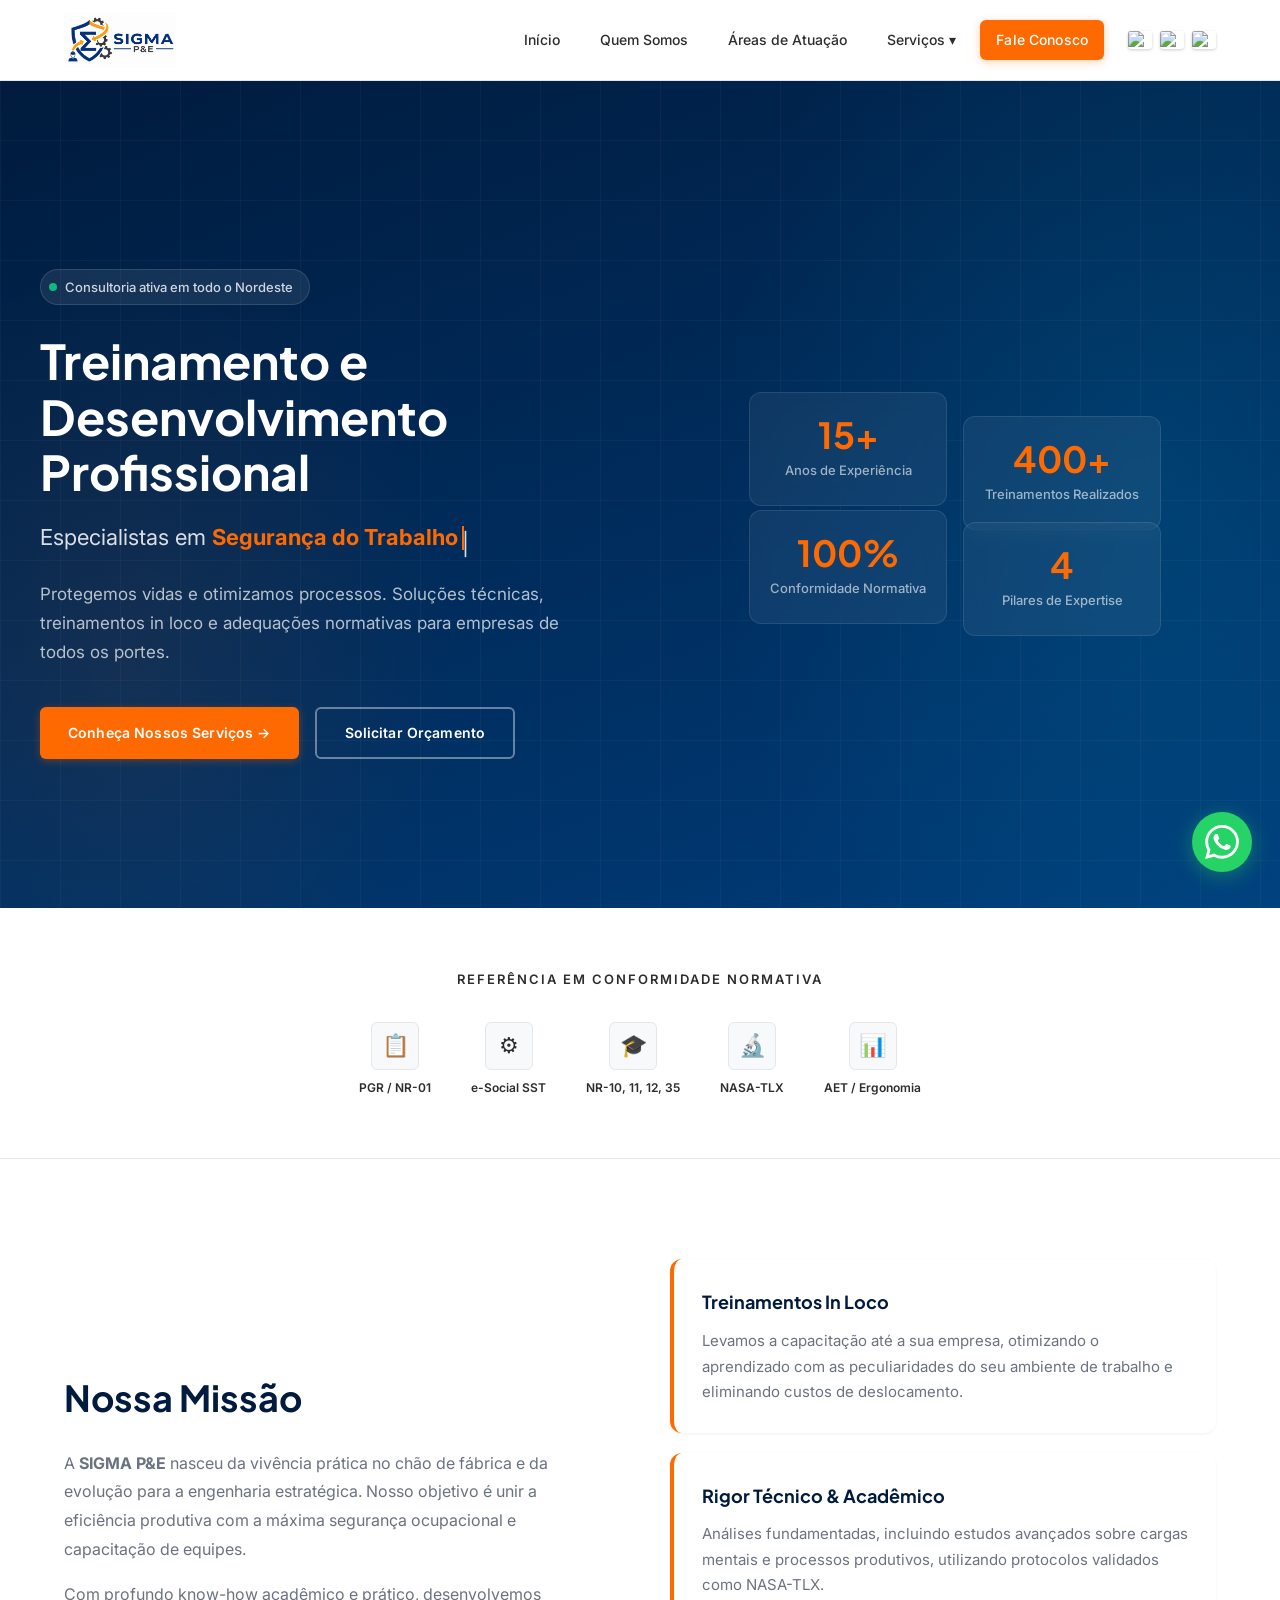
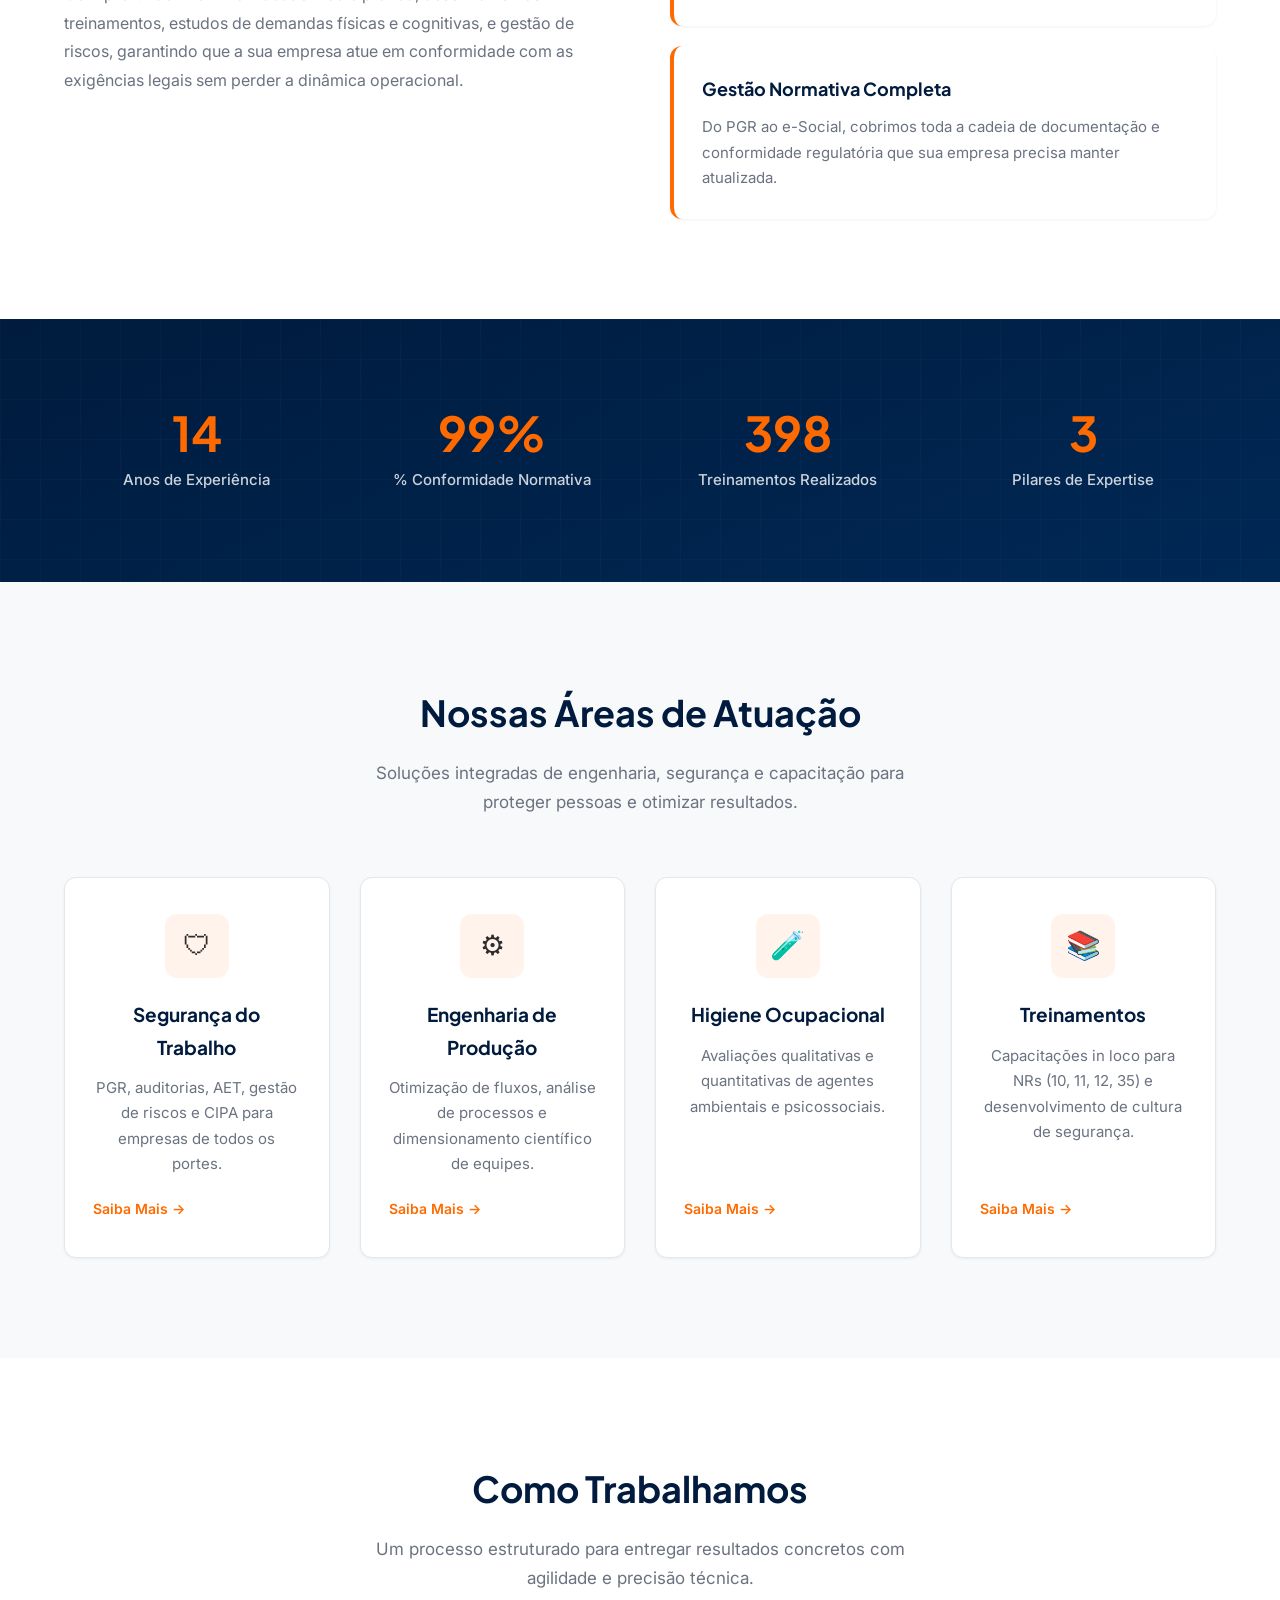
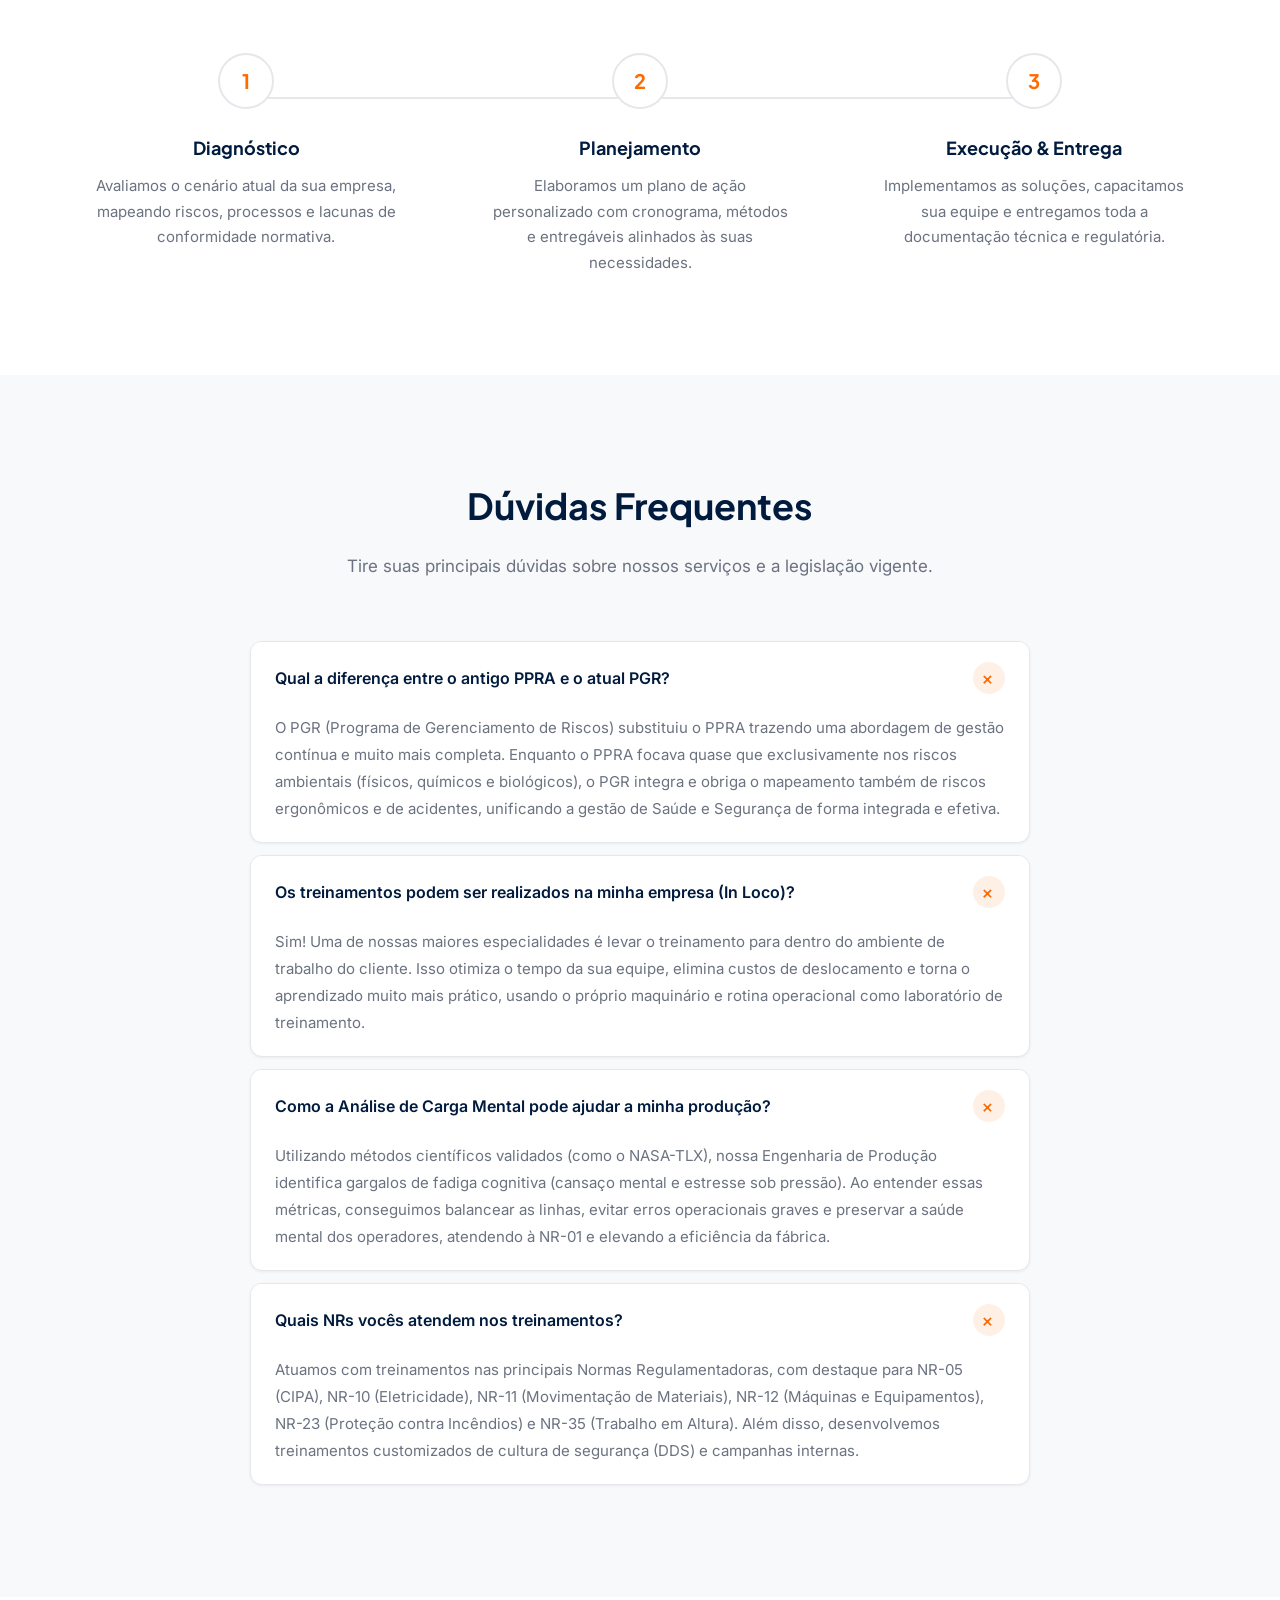
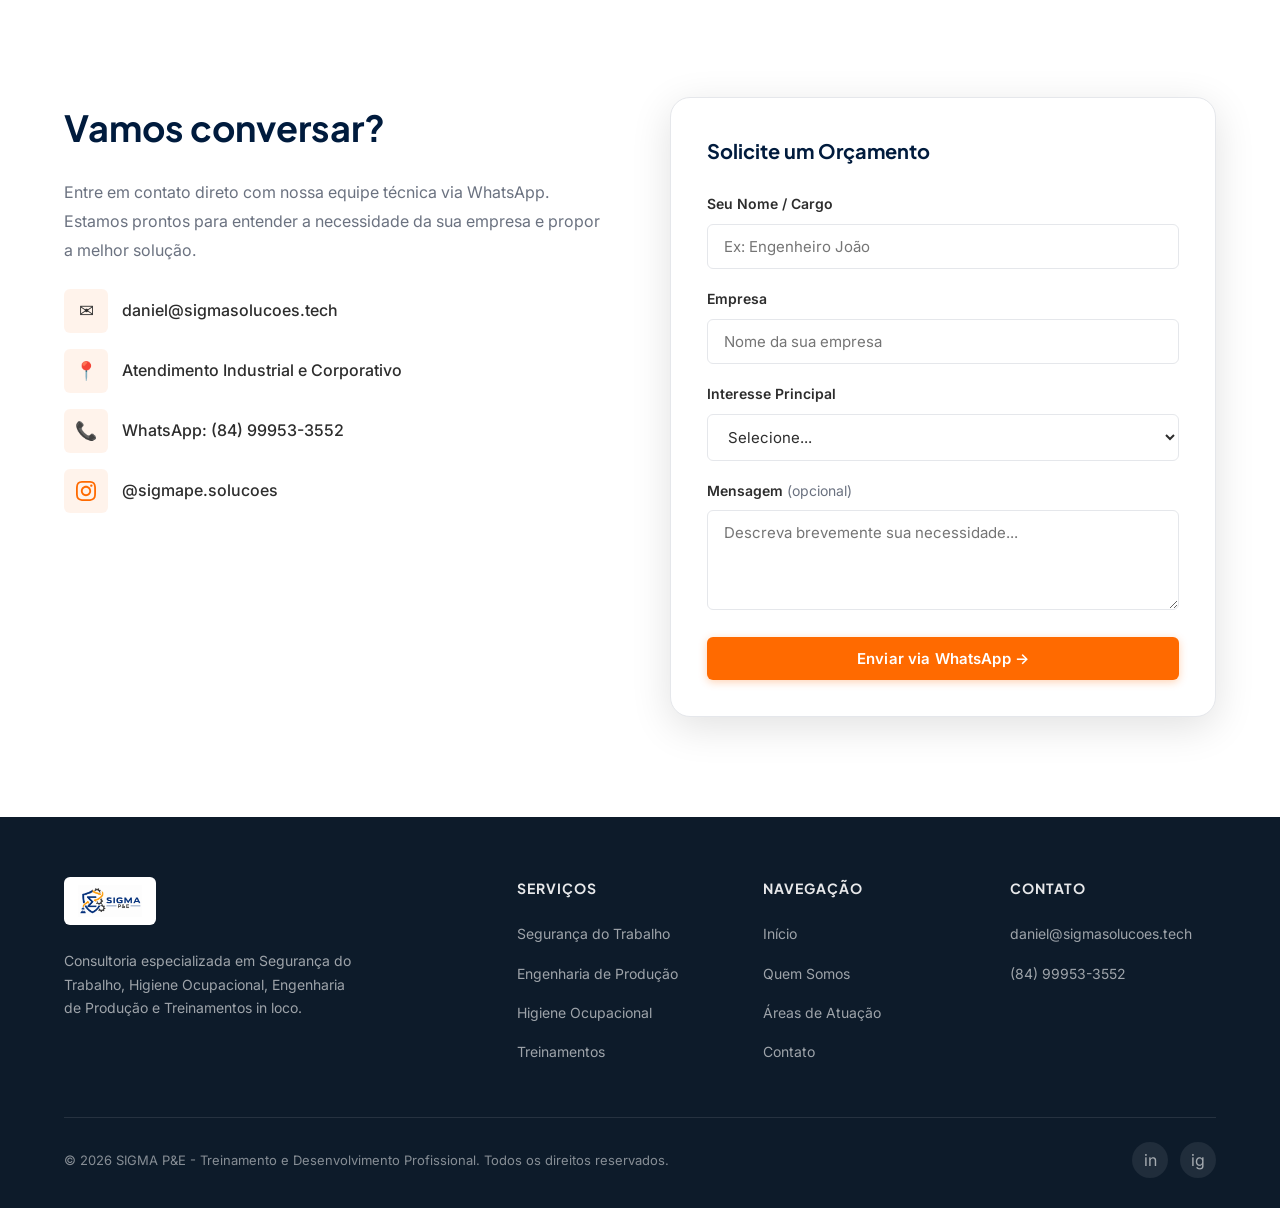
==== index.html @ ac9b4f05 "fix: atualiza handle e url oficial do instagram para @sigmape.solucoes" ====
<!DOCTYPE html>
<html lang="pt-BR">
<head>
    <meta charset="UTF-8">
    <meta name="viewport" content="width=device-width, initial-scale=1.0">
    <meta name="description" content="SIGMA P&E - Consultoria especializada em Segurança do Trabalho, Higiene Ocupacional, Engenharia de Produção e Treinamentos in loco. +15 anos de experiência.">
    <meta name="keywords" content="segurança do trabalho, higiene ocupacional, engenharia de produção, treinamentos NR, PGR, AET, consultoria SST">
    <meta property="og:title" content="SIGMA P&E | Treinamento e Desenvolvimento Profissional">
    <meta property="og:description" content="Protegemos vidas e otimizamos processos. Consultoria em SST, Higiene Ocupacional e Engenharia de Produção.">
    <meta property="og:type" content="website">
    <meta name="theme-color" content="#001B3D">
    <title>SIGMA P&E | Treinamento e Desenvolvimento Profissional</title>
    <link rel="preconnect" href="https://fonts.googleapis.com">
    <link rel="preconnect" href="https://fonts.gstatic.com" crossorigin>
    <link href="https://fonts.googleapis.com/css2?family=Inter:wght@400;500;600;700&amp;family=Plus+Jakarta+Sans:wght@600;700;800&amp;display=swap" rel="stylesheet">
    <link rel="stylesheet" href="assets/css/style.css?v=17">
    <link rel="icon" href="assets/img/logo/logo.png" type="image/png">
</head>
<body>
    <a href="#inicio" class="skip-link">Pular para o conteúdo principal</a>

    <header class="header" role="banner">
        <div class="container header-container">
            <a href="index.html" class="logo-link" aria-label="SIGMA P&E - Página inicial">
                <img src="assets/img/logo/logo.png" alt="SIGMA &amp;E Logo" class="logo-img" loading="eager">
            </a>
            <div class="header-right">
                <nav class="nav-menu" id="nav-menu" role="navigation" aria-label="Menu principal">
                <ul>
                    <li><a href="index.html">Início</a></li>
                    <li><a href="#quem-somos">Quem Somos</a></li>
                    <li><a href="#pilares">Áreas de Atuação</a></li>
                    <li class="dropdown">
                        <a href="#" class="dropdown-toggle" aria-haspopup="true" aria-expanded="false">Serviços ▾</a>
                        <ul class="dropdown-menu" role="menu">
                            <li><a href="servicos/seguranca-do-trabalho.html" role="menuitem"><span class="menu-icon">&#128737;</span>Segurança do Trabalho</a></li>
                            <li><a href="servicos/engenharia-de-producao.html" role="menuitem"><span class="menu-icon">&#9881;</span>Engenharia de Produção</a></li>
                            <li><a href="servicos/higiene-ocupacional.html" role="menuitem"><span class="menu-icon">&#129514;</span>Higiene Ocupacional</a></li>
                            <li><a href="servicos/treinamentos.html" role="menuitem"><span class="menu-icon">&#128218;</span>Treinamentos</a></li>
                        </ul>
                    </li>
                    <li><a href="#contato" class="btn-primary">Fale Conosco</a></li>
                </ul>
                
            </nav>
                <div class="language-switcher" style="display: flex; gap: 8px; align-items: center;">
                    <a href="index.html" title="Português" class="flag-icon"><img src="https://flagcdn.com/w40/br.png" alt="PT-BR" style="width: 24px; height: 18px; object-fit: cover; border-radius: 3px; box-shadow: 0 1px 3px rgba(0,0,0,0.2);"></a>
                    <a href="en/index.html" title="English" class="flag-icon"><img src="https://flagcdn.com/w40/us.png" alt="EN" style="width: 24px; height: 18px; object-fit: cover; border-radius: 3px; box-shadow: 0 1px 3px rgba(0,0,0,0.2);"></a>
                    <a href="es/index.html" title="Español" class="flag-icon"><img src="https://flagcdn.com/w40/es.png" alt="ES" style="width: 24px; height: 18px; object-fit: cover; border-radius: 3px; box-shadow: 0 1px 3px rgba(0,0,0,0.2);"></a>
                </div>
                <button class="menu-toggle" aria-label="Abrir menu" aria-expanded="false" aria-controls="nav-menu">&#9776;</button>
            </div>
        </div>
    </header>

    <main>
        <!-- HERO -->
        <section id="inicio" class="hero">
            <div class="hero-grid-pattern" aria-hidden="true"></div>
            <div class="container hero-content">
                <div class="hero-text">
                    <div class="hero-badge">
                        <span class="badge-dot"></span>
                        Consultoria ativa em todo o Nordeste
                    </div>
                    <h1>Treinamento e Desenvolvimento Profissional</h1>
                    <h2 class="typewriter-container">Especialistas em <strong id="typewriter" class="text-secondary"></strong><span class="cursor" aria-hidden="true">|</span></h2>
                    <p class="hero-desc">Protegemos vidas e otimizamos processos. Soluções técnicas, treinamentos in loco e adequações normativas para empresas de todos os portes.</p>
                    <div class="hero-botoes">
                        <a href="#pilares" class="btn-primary">Conheça Nossos Serviços →</a>
                        <a href="#contato" class="btn-secondary">Solicitar Orçamento</a>
                    </div>
                </div>
                <div class="hero-visual" aria-hidden="true">
                    <div class="hero-cards">
                        <div class="hero-stat-card">
                            <div class="stat-number">15+</div>
                            <div class="stat-label">Anos de Experiência</div>
                        </div>
                        <div class="hero-stat-card">
                            <div class="stat-number">400+</div>
                            <div class="stat-label">Treinamentos Realizados</div>
                        </div>
                        <div class="hero-stat-card">
                            <div class="stat-number">100%</div>
                            <div class="stat-label">Conformidade Normativa</div>
                        </div>
                        <div class="hero-stat-card">
                            <div class="stat-number">4</div>
                            <div class="stat-label">Pilares de Expertise</div>
                        </div>
                    </div>
                </div>
            </div>
        </section>

        <!-- TRUST BADGES -->
        <section class="trust-section reveal">
            <p class="trust-label">Referência em conformidade normativa</p>
            <div class="trust-badges">
                <div class="trust-badge-item"><div class="badge-icon">&#128203;</div><span>PGR / NR-01</span></div>
                <div class="trust-badge-item"><div class="badge-icon">&#9881;</div><span>e-Social SST</span></div>
                <div class="trust-badge-item"><div class="badge-icon">&#127891;</div><span>NR-10, 11, 12, 35</span></div>
                <div class="trust-badge-item"><div class="badge-icon">&#128300;</div><span>NASA-TLX</span></div>
                <div class="trust-badge-item"><div class="badge-icon">&#128202;</div><span>AET / Ergonomia</span></div>
            </div>
        </section>

        <!-- QUEM SOMOS -->
        <section id="quem-somos" class="section">
            <div class="container about-container">
                <div class="about-text reveal-left">
                    <h2>Nossa Missão</h2>
                    <p>A <strong>SIGMA P&E</strong> nasceu da vivência prática no chão de fábrica e da evolução para a engenharia estratégica. Nosso objetivo é unir a eficiência produtiva com a máxima segurança ocupacional e capacitação de equipes.</p>
                    <p>Com profundo know-how acadêmico e prático, desenvolvemos treinamentos, estudos de demandas físicas e cognitivas, e gestão de riscos, garantindo que a sua empresa atue em conformidade com as exigências legais sem perder a dinâmica operacional.</p>
                </div>
                <div class="about-features reveal-right">
                    <div class="feature-card" style="transition-delay: 0.1s;"><h3>Treinamentos In Loco</h3><p>Levamos a capacitação até a sua empresa, otimizando o aprendizado com as peculiaridades do seu ambiente de trabalho e eliminando custos de deslocamento.</p></div>
                    <div class="feature-card" style="transition-delay: 0.2s;"><h3>Rigor Técnico & Acadêmico</h3><p>Análises fundamentadas, incluindo estudos avançados sobre cargas mentais e processos produtivos, utilizando protocolos validados como NASA-TLX.</p></div>
                    <div class="feature-card" style="transition-delay: 0.3s;"><h3>Gestão Normativa Completa</h3><p>Do PGR ao e-Social, cobrimos toda a cadeia de documentação e conformidade regulatória que sua empresa precisa manter atualizada.</p></div>
                </div>
            </div>
        </section>

        <!-- METRICAS -->
        <section class="metrics-section" id="metricas">
            <div class="container">
                <div class="grid-4">
                    <div class="counter-box reveal"><div class="counter-num" data-target="15">0</div><p>Anos de Experiência</p></div>
                    <div class="counter-box reveal" style="transition-delay: 0.1s;"><div class="counter-num" data-target="100">0</div><p>% Conformidade Normativa</p></div>
                    <div class="counter-box reveal" style="transition-delay: 0.2s;"><div class="counter-num" data-target="400">0</div><p>Treinamentos Realizados</p></div>
                    <div class="counter-box reveal" style="transition-delay: 0.3s;"><div class="counter-num" data-target="4">0</div><p>Pilares de Expertise</p></div>
                </div>
            </div>
        </section>

        <!-- PILARES -->
        <section id="pilares" class="section bg-light">
            <div class="container">
                <h2 class="section-title reveal">Nossas Áreas de Atuação</h2>
                <p class="section-subtitle reveal">Soluções integradas de engenharia, segurança e capacitação para proteger pessoas e otimizar resultados.</p>
                <div class="grid-4">
                    <a href="servicos/seguranca-do-trabalho.html" class="card-pilar-link reveal" style="transition-delay: 0.1s;"><div class="card-pilar"><div class="icone">&#128737;</div><h3>Segurança do Trabalho</h3><p>PGR, auditorias, AET, gestão de riscos e CIPA para empresas de todos os portes.</p><span class="saiba-mais">Saiba Mais →</span></div></a>
                    <a href="servicos/engenharia-de-producao.html" class="card-pilar-link reveal" style="transition-delay: 0.2s;"><div class="card-pilar"><div class="icone">&#9881;</div><h3>Engenharia de Produção</h3><p>Otimização de fluxos, análise de processos e dimensionamento científico de equipes.</p><span class="saiba-mais">Saiba Mais →</span></div></a>
                    <a href="servicos/higiene-ocupacional.html" class="card-pilar-link reveal" style="transition-delay: 0.3s;"><div class="card-pilar"><div class="icone">&#129514;</div><h3>Higiene Ocupacional</h3><p>Avaliações qualitativas e quantitativas de agentes ambientais e psicossociais.</p><span class="saiba-mais">Saiba Mais →</span></div></a>
                    <a href="servicos/treinamentos.html" class="card-pilar-link reveal" style="transition-delay: 0.4s;"><div class="card-pilar"><div class="icone">&#128218;</div><h3>Treinamentos</h3><p>Capacitações in loco para NRs (10, 11, 12, 35) e desenvolvimento de cultura de segurança.</p><span class="saiba-mais">Saiba Mais →</span></div></a>
                </div>
            </div>
        </section>

        <!-- COMO FUNCIONA -->
        <section id="processo" class="section">
            <div class="container">
                <h2 class="section-title reveal">Como Trabalhamos</h2>
                <p class="section-subtitle reveal">Um processo estruturado para entregar resultados concretos com agilidade e precisão técnica.</p>
                <div class="process-grid">
                    <div class="process-step reveal" style="transition-delay: 0.1s;"><div class="process-step-number">1</div><h3>Diagnóstico</h3><p>Avaliamos o cenário atual da sua empresa, mapeando riscos, processos e lacunas de conformidade normativa.</p></div>
                    <div class="process-step reveal" style="transition-delay: 0.2s;"><div class="process-step-number">2</div><h3>Planejamento</h3><p>Elaboramos um plano de ação personalizado com cronograma, métodos e entregáveis alinhados às suas necessidades.</p></div>
                    <div class="process-step reveal" style="transition-delay: 0.3s;"><div class="process-step-number">3</div><h3>Execução & Entrega</h3><p>Implementamos as soluções, capacitamos sua equipe e entregamos toda a documentação técnica e regulatória.</p></div>
                </div>
            </div>
        </section>

        <!-- FAQ -->
        <section id="faq" class="section bg-light">
            <div class="container">
                <h2 class="section-title reveal">Dúvidas Frequentes</h2>
                <p class="section-subtitle reveal">Tire suas principais dúvidas sobre nossos serviços e a legislação vigente.</p>
                <div class="faq-container">
                    <div class="faq-item reveal" style="transition-delay: 0.1s;"><button class="faq-question" aria-expanded="false">Qual a diferença entre o antigo PPRA e o atual PGR?</button><div class="faq-answer" role="region"><div class="faq-answer-inner"><p>O PGR (Programa de Gerenciamento de Riscos) substituiu o PPRA trazendo uma abordagem de gestão contínua e muito mais completa. Enquanto o PPRA focava quase que exclusivamente nos riscos ambientais (físicos, químicos e biológicos), o PGR integra e obriga o mapeamento também de riscos ergonômicos e de acidentes, unificando a gestão de Saúde e Segurança de forma integrada e efetiva.</p></div></div></div>
                    <div class="faq-item reveal" style="transition-delay: 0.2s;"><button class="faq-question" aria-expanded="false">Os treinamentos podem ser realizados na minha empresa (In Loco)?</button><div class="faq-answer" role="region"><div class="faq-answer-inner"><p>Sim! Uma de nossas maiores especialidades é levar o treinamento para dentro do ambiente de trabalho do cliente. Isso otimiza o tempo da sua equipe, elimina custos de deslocamento e torna o aprendizado muito mais prático, usando o próprio maquinário e rotina operacional como laboratório de treinamento.</p></div></div></div>
                    <div class="faq-item reveal" style="transition-delay: 0.3s;"><button class="faq-question" aria-expanded="false">Como a Análise de Carga Mental pode ajudar a minha produção?</button><div class="faq-answer" role="region"><div class="faq-answer-inner"><p>Utilizando métodos científicos validados (como o NASA-TLX), nossa Engenharia de Produção identifica gargalos de fadiga cognitiva (cansaço mental e estresse sob pressão). Ao entender essas métricas, conseguimos balancear as linhas, evitar erros operacionais graves e preservar a saúde mental dos operadores, atendendo à NR-01 e elevando a eficiência da fábrica.</p></div></div></div>
                    <div class="faq-item reveal" style="transition-delay: 0.4s;"><button class="faq-question" aria-expanded="false">Quais NRs vocês atendem nos treinamentos?</button><div class="faq-answer" role="region"><div class="faq-answer-inner"><p>Atuamos com treinamentos nas principais Normas Regulamentadoras, com destaque para NR-05 (CIPA), NR-10 (Eletricidade), NR-11 (Movimentação de Materiais), NR-12 (Máquinas e Equipamentos), NR-23 (Proteção contra Incêndios) e NR-35 (Trabalho em Altura). Além disso, desenvolvemos treinamentos customizados de cultura de segurança (DDS) e campanhas internas.</p></div></div></div>
                </div>
            </div>
        </section>

        <!-- CONTATO -->
        <section id="contato" class="section">
            <div class="container contact-container reveal">
                <div class="contact-info">
                    <h2>Vamos conversar?</h2>
                    <p>Entre em contato direto com nossa equipe técnica via WhatsApp. Estamos prontos para entender a necessidade da sua empresa e propor a melhor solução.</p>
                    <ul class="contact-details">
                        <li><span class="detail-icon">&#9993;</span>daniel@sigmasolucoes.tech</li>
                        <li><span class="detail-icon">&#128205;</span>Atendimento Industrial e Corporativo</li>
                        <li><span class="detail-icon">&#128222;</span>WhatsApp: (84) 99953-3552</li>
                        <li><span class="detail-icon"><svg width="20" height="20" viewBox="0 0 24 24" fill="currentColor" aria-hidden="true"><path d="M12 2.163c3.204 0 3.584.012 4.85.07 3.252.148 4.771 1.691 4.919 4.919.058 1.265.069 1.645.069 4.849 0 3.205-.012 3.584-.069 4.849-.149 3.225-1.664 4.771-4.919 4.919-1.266.058-1.644.07-4.85.07-3.204 0-3.584-.012-4.849-.07-3.26-.149-4.771-1.699-4.919-4.92-.058-1.265-.07-1.644-.07-4.849 0-3.204.013-3.583.07-4.849.149-3.227 1.664-4.771 4.919-4.919 1.266-.057 1.645-.069 4.849-.069zm0-2.163c-3.259 0-3.667.014-4.947.072-4.358.2-6.78 2.618-6.98 6.98-.059 1.281-.073 1.689-.073 4.948 0 3.259.014 3.668.072 4.948.2 4.358 2.618 6.78 6.98 6.98 1.281.058 1.689.072 4.948.072 3.259 0 3.668-.014 4.948-.072 4.354-.2 6.782-2.618 6.979-6.98.059-1.28.073-1.689.073-4.948 0-3.259-.014-3.667-.072-4.947-.196-4.354-2.617-6.78-6.979-6.98-1.281-.059-1.69-.073-4.949-.073zm0 5.838c-3.403 0-6.162 2.759-6.162 6.162s2.759 6.163 6.162 6.163 6.162-2.759 6.162-6.163c0-3.403-2.759-6.162-6.162-6.162zm0 10.162c-2.209 0-4-1.79-4-4 0-2.209 1.791-4 4-4s4 1.791 4 4c0 2.21-1.791 4-4 4zm6.406-11.845c-.796 0-1.441.645-1.441 1.44s.645 1.44 1.441 1.44c.795 0 1.439-.645 1.439-1.44s-.644-1.44-1.439-1.44z"/></svg></span><a href="https://www.instagram.com/sigmape.solucoes/" target="_blank" rel="noopener noreferrer">@sigmape.solucoes</a></li>
                    </ul>
                </div>
                <div class="contact-form-wrapper">
                    <h3>Solicite um Orçamento</h3>
                    <form id="whatsapp-form" class="form" novalidate>
                        <div class="form-group"><label for="nome">Seu Nome / Cargo</label><input type="text" id="nome" required placeholder="Ex: Engenheiro João" autocomplete="name"></div>
                        <div class="form-group"><label for="empresa">Empresa</label><input type="text" id="empresa" required placeholder="Nome da sua empresa" autocomplete="organization"></div>
                        <div class="form-group"><label for="assunto">Interesse Principal</label><select id="assunto" required><option value="">Selecione...</option><option value="Segurança do Trabalho">Segurança do Trabalho</option><option value="Engenharia de Produção">Engenharia de Produção</option><option value="Higiene Ocupacional">Higiene Ocupacional</option><option value="Treinamentos">Treinamentos</option></select></div>
                        <div class="form-group"><label for="mensagem">Mensagem <span style="font-weight:400;color:var(--color-text-light)">(opcional)</span></label><textarea id="mensagem" placeholder="Descreva brevemente sua necessidade..." rows="3"></textarea></div>
                        <button type="submit" class="btn-primary btn-block">Enviar via WhatsApp →</button>
                    </form>
                </div>
            </div>
        </section>
    </main>

    <footer class="footer" role="contentinfo">
        <div class="container">
            <div class="footer-grid">
                <div class="footer-brand">
                    <img src="assets/img/logo/logo.png" alt="SIGMA P&amp;E" class="footer-logo">
                    <p>Consultoria especializada em Segurança do Trabalho, Higiene Ocupacional, Engenharia de Produção e Treinamentos in loco.</p>
                </div>
                <div class="footer-col">
                    <h4>Serviços</h4>
                    <ul>
                        <li><a href="servicos/seguranca-do-trabalho.html">Segurança do Trabalho</a></li>
                        <li><a href="servicos/engenharia-de-producao.html">Engenharia de Produção</a></li>
                        <li><a href="servicos/higiene-ocupacional.html">Higiene Ocupacional</a></li>
                        <li><a href="servicos/treinamentos.html">Treinamentos</a></li>
                    </ul>
                </div>
                <div class="footer-col">
                    <h4>Navegação</h4>
                    <ul>
                        <li><a href="index.html">Início</a></li>
                        <li><a href="index.html#quem-somos">Quem Somos</a></li>
                        <li><a href="index.html#pilares">Áreas de Atuação</a></li>
                        <li><a href="index.html#contato">Contato</a></li>
                    </ul>
                </div>
                <div class="footer-col">
                    <h4>Contato</h4>
                    <ul>
                        <li><a href="mailto:daniel@sigmasolucoes.tech">daniel@sigmasolucoes.tech</a></li>
                        <li><a href="#">(84) 99953-3552</a></li>
                    </ul>
                </div>
            </div>
            <div class="footer-bottom">
                <p>© 2026 SIGMA P&E - Treinamento e Desenvolvimento Profissional. Todos os direitos reservados.</p>
                <div class="footer-socials">
                    <a href="#" aria-label="LinkedIn">in</a>
                    <a href="https://www.instagram.com/sigmape.solucoes/" target="_blank" rel="noopener noreferrer" aria-label="Instagram SIGMA P&amp;E">ig</a>
                </div>
            </div>
        </div>
    </footer>

    <a href="https://wa.me/5584999533552?text=Olá!%20Gostaria%20de%20falar%20com%20um%20especialista%20da%20SIGMA%20P%26E." class="float-whatsapp" target="_blank" rel="noopener noreferrer" aria-label="Falar no WhatsApp">
        <svg viewBox="0 0 24 24" width="34" height="34" fill="#ffffff" xmlns="http://www.w3.org/2000/svg" aria-hidden="true">
        <path d="M17.472 14.382c-.297-.149-1.758-.867-2.03-.967-.273-.099-.471-.148-.67.15-.197.297-.767.966-.94 1.164-.173.199-.347.223-.644.075-.297-.15-1.255-.463-2.39-1.475-.883-.788-1.48-1.761-1.653-2.059-.173-.297-.018-.458.13-.606.134-.133.298-.347.446-.52.149-.174.198-.298.298-.497.099-.198.05-.371-.025-.52-.075-.149-.669-1.612-.916-2.207-.242-.579-.487-.5-.669-.51-.173-.008-.371-.01-.57-.01-.198 0-.52.074-.792.372-.272.297-1.04 1.016-1.04 2.479 0 1.462 1.065 2.875 1.213 3.074.149.198 2.096 3.2 5.077 4.487.709.306 1.262.489 1.694.625.712.227 1.36.195 1.871.118.571-.085 1.758-.719 2.006-1.413.248-.694.248-1.289.173-1.413-.074-.124-.272-.198-.57-.347m-5.421 7.403h-.004a9.87 9.87 0 01-5.031-1.378l-.361-.214-3.741.982.998-3.648-.235-.374a9.86 9.86 0 01-1.51-5.26c.001-5.45 4.436-9.884 9.888-9.884 2.64 0 5.122 1.03 6.988 2.898a9.825 9.825 0 012.893 6.994c-.003 5.45-4.437 9.884-9.888 9.884m8.413-18.297A11.815 11.815 0 0012.05 0C5.495 0 .16 5.335.157 11.892c0 2.096.547 4.142 1.588 5.945L.057 24l6.305-1.654a11.882 11.882 0 005.683 1.448h.005c6.554 0 11.89-5.335 11.893-11.893a11.82 11.82 0 00-3.48-8.413Z"/>
    </svg>
    </a>

    <!-- Back to Top -->
    <button class="back-to-top" aria-label="Voltar ao topo">&#8593;</button>

    <script src="assets/js/main-pt.js?v=17"></script>
</body>
</html>
---- assets/css/style.css ----
/* ============================================
   SIGMA P&E v14 — Identidade Visual & Design System
   ============================================ */
:root {
    --color-primary: #001B3D;
    --color-primary-light: #003366;
    --color-secondary: #FF6A00;
    --color-secondary-light: #FF8C38;
    --color-accent: #00B4D8;
    --color-text: #2D2D2D;
    --color-text-light: #6B7280;
    --color-bg: #FFFFFF;
    --color-bg-light: #F7F9FB;
    --color-bg-dark: #0D1B2A;
    --color-border: #E5E7EB;
    --color-success: #10B981;
    --font-main: 'Inter', 'Montserrat', sans-serif;
    --font-heading: 'Plus Jakarta Sans', 'Montserrat', sans-serif;
    --transition: all 0.3s cubic-bezier(0.4, 0, 0.2, 1);
    --shadow-sm: 0 1px 3px rgba(0,0,0,0.06);
    --shadow-md: 0 4px 20px rgba(0,0,0,0.08);
    --shadow-lg: 0 10px 40px rgba(0,0,0,0.12);
    --shadow-xl: 0 25px 60px rgba(0,0,0,0.15);
    --radius-sm: 6px;
    --radius-md: 12px;
    --radius-lg: 20px;
    --radius-xl: 28px;
    --max-width: 1200px;
}

/* === Reset & Base === */
*, *::before, *::after { margin: 0; padding: 0; box-sizing: border-box; }
html { scroll-behavior: smooth; scroll-padding-top: 90px; }
body {
    font-family: var(--font-main);
    color: var(--color-text);
    background-color: var(--color-bg);
    line-height: 1.7;
    overflow-x: hidden;
    -webkit-font-smoothing: antialiased;
    -moz-osx-font-smoothing: grayscale;
}
img { max-width: 100%; height: auto; display: block; }
a { text-decoration: none; color: inherit; transition: var(--transition); }
.container { width: 100%; max-width: var(--max-width); margin: 0 auto; padding: 0 24px; }

/* === Skip to Content (Acessibilidade) === */
.skip-link {
    position: absolute;
    top: -100%;
    left: 16px;
    background: var(--color-secondary);
    color: #fff;
    padding: 12px 24px;
    border-radius: var(--radius-sm);
    font-weight: 600;
    z-index: 10000;
    transition: top 0.3s;
}
.skip-link:focus { top: 16px; }

/* ============================================
   HEADER & NAVEGAÇÃO
   ============================================ */
.header {
    background: rgba(255,255,255,0.92);
    backdrop-filter: blur(20px);
    -webkit-backdrop-filter: blur(20px);
    box-shadow: 0 1px 0 var(--color-border);
    position: sticky;
    top: 0;
    z-index: 1000;
    transition: var(--transition);
}
.header.scrolled {
    box-shadow: var(--shadow-md);
}
.header-container {
    display: flex;
    justify-content: space-between;
    align-items: center;
    height: 80px;
    transition: height 0.3s ease;
}
.header.scrolled .header-container { height: 68px; }
.logo-link { display: flex; align-items: center; }
.logo-img { max-height: 56px; width: auto; object-fit: contain; transition: var(--transition); }
.header.scrolled .logo-img { max-height: 46px; }

/* Nav Links */
.nav-menu > ul {
    display: flex;
    list-style: none;
    align-items: center;
    gap: 8px;
}
.nav-menu a {
    text-decoration: none;
    color: var(--color-text);
    font-weight: 500;
    font-size: 14px;
    padding: 8px 16px;
    border-radius: var(--radius-sm);
    transition: var(--transition);
    position: relative;
}
.nav-menu a:hover:not(.btn-primary) {
    color: var(--color-primary);
    background: var(--color-bg-light);
}
.nav-menu a.active-link {
    color: var(--color-secondary);
    font-weight: 600;
}

/* Hamburger */
.menu-toggle {
    display: none;
    width: 40px;
    height: 40px;
    align-items: center;
    justify-content: center;
    font-size: 22px;
    background: var(--color-bg-light);
    border: none;
    border-radius: var(--radius-sm);
    cursor: pointer;
    color: var(--color-primary);
    transition: var(--transition);
}
.menu-toggle:hover { background: var(--color-border); }

/* Dropdown */
.dropdown { position: relative; }
ul.dropdown-menu {
    display: none !important;
    position: absolute;
    top: calc(100% + 8px);
    left: 50%;
    transform: translateX(-50%);
    background: #fff;
    box-shadow: var(--shadow-lg);
    padding: 8px;
    min-width: 260px;
    border-radius: var(--radius-md);
    z-index: 100;
    flex-direction: column;
    gap: 2px;
    list-style: none;
    border: 1px solid var(--color-border);
    opacity: 0;
    visibility: hidden;
    transition: opacity 0.25s ease, visibility 0.25s ease, transform 0.25s ease;
    transform: translateX(-50%) translateY(8px);
}
.dropdown.active ul.dropdown-menu {
    display: flex !important;
    opacity: 1;
    visibility: visible;
    transform: translateX(-50%) translateY(0);
}
ul.dropdown-menu li { width: 100%; }
ul.dropdown-menu a {
    padding: 10px 16px;
    display: flex;
    align-items: center;
    gap: 10px;
    font-weight: 500;
    font-size: 14px;
    border-radius: var(--radius-sm);
}
ul.dropdown-menu a:hover {
    background: var(--color-bg-light);
    color: var(--color-secondary);
}
ul.dropdown-menu a .menu-icon {
    width: 32px;
    height: 32px;
    display: flex;
    align-items: center;
    justify-content: center;
    background: var(--color-bg-light);
    border-radius: var(--radius-sm);
    font-size: 16px;
    flex-shrink: 0;
}
ul.dropdown-menu a:hover .menu-icon { background: rgba(255,106,0,0.1); }

/* ============================================
   BOTÕES
   ============================================ */
.btn-primary, .btn-secondary {
    display: inline-flex;
    align-items: center;
    justify-content: center;
    gap: 8px;
    padding: 12px 28px;
    border-radius: var(--radius-sm);
    text-decoration: none;
    font-weight: 600;
    font-size: 14px;
    transition: var(--transition);
    cursor: pointer;
    border: none;
    font-family: var(--font-main);
    letter-spacing: 0.01em;
}
.btn-primary {
    background: var(--color-secondary);
    color: #fff !important;
    box-shadow: 0 2px 8px rgba(255,106,0,0.3);
}
.btn-primary:hover {
    background: var(--color-secondary-light);
    transform: translateY(-2px);
    box-shadow: 0 6px 20px rgba(255,106,0,0.35);
}
.btn-secondary {
    background: transparent;
    color: var(--color-bg) !important;
    border: 2px solid rgba(255,255,255,0.4);
}
.btn-secondary:hover {
    background: rgba(255,255,255,0.15);
    border-color: rgba(255,255,255,0.7);
    transform: translateY(-2px);
}
.btn-outline {
    display: inline-flex;
    align-items: center;
    gap: 8px;
    padding: 12px 28px;
    border-radius: var(--radius-sm);
    font-weight: 600;
    font-size: 14px;
    color: var(--color-primary);
    border: 2px solid var(--color-border);
    background: transparent;
    transition: var(--transition);
    cursor: pointer;
    font-family: var(--font-main);
}
.btn-outline:hover {
    border-color: var(--color-secondary);
    color: var(--color-secondary);
    transform: translateY(-2px);
}
.btn-block { display: flex; width: 100%; font-size: 15px; }

/* ============================================
   HERO SECTION
   ============================================ */
.hero {
    background: linear-gradient(160deg, var(--color-primary) 0%, #002855 40%, #003D7A 100%);
    color: #fff;
    padding: 0;
    position: relative;
    overflow: hidden;
    min-height: 92vh;
    display: flex;
    align-items: center;
}
.hero::before {
    content: '';
    position: absolute;
    top: -50%;
    right: -30%;
    width: 80%;
    height: 200%;
    background: radial-gradient(ellipse, rgba(0,180,216,0.12) 0%, transparent 60%);
    pointer-events: none;
}
.hero::after {
    content: '';
    position: absolute;
    bottom: -30%;
    left: -20%;
    width: 60%;
    height: 120%;
    background: radial-gradient(ellipse, rgba(255,106,0,0.08) 0%, transparent 60%);
    pointer-events: none;
}
/* Geometric grid pattern overlay */
.hero-grid-pattern {
    position: absolute;
    inset: 0;
    background-image:
        linear-gradient(rgba(255,255,255,0.03) 1px, transparent 1px),
        linear-gradient(90deg, rgba(255,255,255,0.03) 1px, transparent 1px);
    background-size: 60px 60px;
    pointer-events: none;
}
.hero-content {
    position: relative;
    z-index: 2;
    display: grid;
    grid-template-columns: 1fr 1fr;
    gap: 60px;
    align-items: center;
    padding: 120px 0 80px;
}
.hero-text { max-width: 600px; }
.hero-badge {
    display: inline-flex;
    align-items: center;
    gap: 8px;
    background: rgba(255,255,255,0.08);
    border: 1px solid rgba(255,255,255,0.12);
    border-radius: 100px;
    padding: 6px 16px 6px 8px;
    font-size: 13px;
    font-weight: 500;
    color: rgba(255,255,255,0.8);
    margin-bottom: 28px;
    animation: fadeInUp 0.6s ease-out;
}
.hero-badge .badge-dot {
    width: 8px;
    height: 8px;
    background: var(--color-success);
    border-radius: 50%;
    animation: pulse-dot 2s ease-in-out infinite;
}
@keyframes pulse-dot {
    0%, 100% { opacity: 1; transform: scale(1); }
    50% { opacity: 0.5; transform: scale(1.3); }
}
.hero h1 {
    font-family: var(--font-heading);
    font-size: 48px;
    font-weight: 700;
    line-height: 1.15;
    margin-bottom: 20px;
    animation: fadeInUp 0.6s ease-out 0.1s both;
}
.hero .typewriter-container {
    font-size: 22px;
    font-weight: 400;
    margin-bottom: 24px;
    min-height: 34px;
    color: rgba(255,255,255,0.85);
    animation: fadeInUp 0.6s ease-out 0.2s both;
}
.text-secondary { color: var(--color-secondary); font-weight: 700; }
.cursor {
    display: inline-block;
    width: 2px;
    height: 1.1em;
    background-color: var(--color-secondary);
    margin-left: 4px;
    vertical-align: text-bottom;
    animation: blink 1s step-end infinite;
}
@keyframes blink { 50% { opacity: 0; } }
.hero .hero-desc {
    font-size: 17px;
    line-height: 1.7;
    color: rgba(255,255,255,0.7);
    margin-bottom: 40px;
    max-width: 520px;
    animation: fadeInUp 0.6s ease-out 0.3s both;
}
.hero-botoes {
    display: flex;
    gap: 16px;
    animation: fadeInUp 0.6s ease-out 0.4s both;
}
.hero-visual {
    display: flex;
    justify-content: center;
    align-items: center;
    animation: fadeInRight 0.8s ease-out 0.3s both;
}
.hero-cards {
    display: grid;
    grid-template-columns: 1fr 1fr;
    gap: 16px;
    max-width: 420px;
}
.hero-stat-card {
    background: rgba(255,255,255,0.06);
    backdrop-filter: blur(10px);
    border: 1px solid rgba(255,255,255,0.1);
    border-radius: var(--radius-md);
    padding: 24px 20px;
    text-align: center;
    transition: var(--transition);
}
.hero-stat-card:hover {
    background: rgba(255,255,255,0.1);
    transform: translateY(-4px);
    border-color: rgba(255,255,255,0.2);
}
.hero-stat-card .stat-number {
    font-family: var(--font-heading);
    font-size: 36px;
    font-weight: 700;
    color: var(--color-secondary);
    line-height: 1;
    margin-bottom: 6px;
}
.hero-stat-card .stat-label {
    font-size: 13px;
    color: rgba(255,255,255,0.6);
    font-weight: 500;
}
.hero-stat-card:nth-child(2) { transform: translateY(24px); }
.hero-stat-card:nth-child(3) { transform: translateY(-12px); }

@keyframes fadeInUp {
    from { opacity: 0; transform: translateY(30px); }
    to { opacity: 1; transform: translateY(0); }
}
@keyframes fadeInRight {
    from { opacity: 0; transform: translateX(40px); }
    to { opacity: 1; transform: translateX(0); }
}

/* ============================================
   SEÇÕES GERAIS
   ============================================ */
.section { padding: 100px 0; }
.bg-light { background-color: var(--color-bg-light); }
.bg-dark { background-color: var(--color-bg-dark); color: #fff; }
.section-title {
    text-align: center;
    font-family: var(--font-heading);
    font-size: 36px;
    font-weight: 700;
    color: var(--color-primary);
    margin-bottom: 16px;
}
.section-subtitle {
    text-align: center;
    font-size: 17px;
    color: var(--color-text-light);
    max-width: 600px;
    margin: 0 auto 60px;
    line-height: 1.7;
}

/* ============================================
   QUEM SOMOS
   ============================================ */
.about-container {
    display: grid;
    grid-template-columns: 1fr 1fr;
    gap: 60px;
    align-items: center;
}
.about-text h2 {
    font-family: var(--font-heading);
    color: var(--color-primary);
    font-size: 36px;
    margin-bottom: 20px;
    font-weight: 700;
}
.about-text p { margin-bottom: 16px; color: var(--color-text-light); line-height: 1.8; }
.about-features { display: flex; flex-direction: column; gap: 20px; }
.feature-card {
    background: #fff;
    padding: 28px;
    border-radius: var(--radius-md);
    border-left: 4px solid var(--color-secondary);
    box-shadow: var(--shadow-sm);
    transition: var(--transition);
}
.feature-card:hover {
    box-shadow: var(--shadow-md);
    transform: translateX(4px);
}
.feature-card h3 {
    font-family: var(--font-heading);
    font-size: 18px;
    color: var(--color-primary);
    margin-bottom: 10px;
    font-weight: 700;
}
.feature-card p { font-size: 15px; color: var(--color-text-light); line-height: 1.7; }

/* ============================================
   CONTADORES (METRICS)
   ============================================ */
.metrics-section {
    background: linear-gradient(160deg, var(--color-primary) 0%, #002855 100%);
    padding: 70px 0;
    position: relative;
    overflow: hidden;
    color: #fff;
}
.metrics-section::before {
    content: '';
    position: absolute;
    inset: 0;
    background-image:
        linear-gradient(rgba(255,255,255,0.02) 1px, transparent 1px),
        linear-gradient(90deg, rgba(255,255,255,0.02) 1px, transparent 1px);
    background-size: 40px 40px;
    pointer-events: none;
}
.grid-4 { display: grid; grid-template-columns: repeat(4, 1fr); gap: 30px; position: relative; z-index: 2; }
.counter-box { text-align: center; padding: 20px; }
.counter-num {
    font-family: var(--font-heading);
    font-size: 48px;
    font-weight: 700;
    color: var(--color-secondary);
    line-height: 1;
    margin-bottom: 10px;
    display: flex;
    justify-content: center;
    align-items: center;
}
.counter-num.has-plus::after, .counter-num.has-percent::after {
    content: '+';
    font-size: 32px;
    color: var(--color-secondary);
    margin-left: 4px;
}
.counter-box:nth-child(2) .counter-num::after { content: '%'; }
.counter-box p { font-size: 15px; font-weight: 500; opacity: 0.8; }

/* ============================================
   PILARES / ÁREAS DE ATUAÇÃO
   ============================================ */
.card-pilar-link {
    text-decoration: none;
    color: inherit;
    display: block;
}
.card-pilar {
    height: 100%;
    background: #fff;
    padding: 36px 28px;
    text-align: center;
    border-radius: var(--radius-md);
    box-shadow: var(--shadow-sm);
    border: 1px solid var(--color-border);
    transition: var(--transition);
    display: flex;
    flex-direction: column;
    position: relative;
    overflow: hidden;
}
.card-pilar::before {
    content: '';
    position: absolute;
    top: 0;
    left: 0;
    right: 0;
    height: 3px;
    background: var(--color-secondary);
    transform: scaleX(0);
    transition: transform 0.4s ease;
}
.card-pilar-link:hover .card-pilar::before { transform: scaleX(1); }
.card-pilar-link:hover .card-pilar {
    transform: translateY(-8px);
    box-shadow: var(--shadow-lg);
    border-color: transparent;
}
.card-pilar .icone {
    width: 64px;
    height: 64px;
    margin: 0 auto 20px;
    display: flex;
    align-items: center;
    justify-content: center;
    background: rgba(255,106,0,0.08);
    border-radius: var(--radius-md);
    font-size: 28px;
    transition: var(--transition);
}
.card-pilar-link:hover .card-pilar .icone {
    background: var(--color-secondary);
    transform: scale(1.05);
}
.card-pilar h3 {
    font-family: var(--font-heading);
    color: var(--color-primary);
    margin-bottom: 12px;
    font-size: 19px;
    font-weight: 700;
}
.card-pilar p { flex-grow: 1; margin-bottom: 20px; font-size: 15px; color: var(--color-text-light); line-height: 1.7; }
.saiba-mais {
    font-weight: 600;
    color: var(--color-secondary);
    font-size: 14px;
    display: inline-flex;
    align-items: center;
    gap: 4px;
    transition: var(--transition);
}
.card-pilar-link:hover .saiba-mais { gap: 8px; }

/* ============================================
   CLIENTES / TRUST SECTION
   ============================================ */
.trust-section { padding: 60px 0; border-bottom: 1px solid var(--color-border); }
.trust-label {
    text-align: center;
    font-size: 13px;
    font-weight: 600;
    text-transform: uppercase;
    letter-spacing: 2px;
    color: var(--color-text);
    margin-bottom: 32px;
}
.trust-badges {
    display: flex;
    justify-content: center;
    flex-wrap: wrap;
    gap: 40px;
}
.trust-badge-item {
    display: flex;
    flex-direction: column;
    align-items: center;
    gap: 8px;
    opacity: 1;
    filter: none;
    transition: var(--transition);
}
.trust-badge-item:hover { transform: translateY(-2px); }
.trust-badge-item .badge-icon {
    width: 48px;
    height: 48px;
    background: var(--color-bg-light);
    border: 1px solid var(--color-border);
    border-radius: var(--radius-sm);
    display: flex;
    align-items: center;
    justify-content: center;
    font-size: 22px;
}
.trust-badge-item span { font-size: 12px; font-weight: 600; color: var(--color-text); }

/* ============================================
   COMO FUNCIONA (PROCESSO)
   ============================================ */
.process-grid {
    display: grid;
    grid-template-columns: repeat(3, 1fr);
    gap: 30px;
    position: relative;
}
.process-grid::before {
    content: '';
    position: absolute;
    top: 44px;
    left: 16.67%;
    width: 66.66%;
    height: 2px;
    background: var(--color-border);
    z-index: 0;
}
.process-step {
    text-align: center;
    position: relative;
    z-index: 1;
}
.process-step-number {
    width: 56px;
    height: 56px;
    margin: 0 auto 24px;
    background: var(--color-bg);
    border: 2px solid var(--color-border);
    border-radius: 50%;
    display: flex;
    align-items: center;
    justify-content: center;
    font-family: var(--font-heading);
    font-size: 20px;
    font-weight: 700;
    color: var(--color-secondary);
    transition: var(--transition);
}
.process-step:hover .process-step-number {
    background: var(--color-secondary);
    color: #fff;
    border-color: var(--color-secondary);
    transform: scale(1.1);
}
.process-step h3 {
    font-family: var(--font-heading);
    font-size: 18px;
    font-weight: 700;
    color: var(--color-primary);
    margin-bottom: 10px;
}
.process-step p { font-size: 15px; color: var(--color-text-light); line-height: 1.7; max-width: 300px; margin: 0 auto; }

/* ============================================
   FAQ
   ============================================ */
.faq-container { max-width: 780px; margin: 0 auto; }
.faq-item {
    margin-bottom: 12px;
    background: #fff;
    border-radius: var(--radius-md);
    box-shadow: var(--shadow-sm);
    border: 1px solid var(--color-border);
    overflow: hidden;
    transition: var(--transition);
}
.faq-item:hover { box-shadow: var(--shadow-md); }
.faq-question {
    width: 100%;
    text-align: left;
    padding: 20px 24px;
    font-size: 16px;
    font-weight: 600;
    color: var(--color-primary);
    background: #fff;
    border: none;
    cursor: pointer;
    display: flex;
    justify-content: space-between;
    align-items: center;
    gap: 16px;
    transition: var(--transition);
    font-family: var(--font-main);
}
.faq-question:hover { color: var(--color-secondary); }
.faq-question::after {
    content: '+';
    font-size: 22px;
    font-weight: 400;
    transition: transform 0.3s ease;
    flex-shrink: 0;
    width: 32px;
    height: 32px;
    display: flex;
    align-items: center;
    justify-content: center;
    background: var(--color-bg-light);
    border-radius: 50%;
}
.faq-item.active .faq-question::after {
    transform: rotate(45deg);
    color: var(--color-secondary);
    background: rgba(255,106,0,0.1);
}
.faq-answer {
    max-height: 0;
    overflow: hidden;
    transition: max-height 0.4s ease-out;
}
.faq-answer-inner { padding: 0 24px 20px; }
.faq-answer p { font-size: 15px; color: var(--color-text-light); line-height: 1.8; }
.faq-item.active .faq-answer { max-height: 400px; }

/* ============================================
   CONTATO / CTA
   ============================================ */
.contact-container {
    display: grid;
    grid-template-columns: 1fr 1fr;
    gap: 60px;
    align-items: start;
}
.contact-info h2 {
    font-family: var(--font-heading);
    color: var(--color-primary);
    font-size: 36px;
    margin-bottom: 20px;
    font-weight: 700;
}
.contact-info > p { color: var(--color-text-light); line-height: 1.8; margin-bottom: 24px; }
.contact-details { list-style: none; margin-top: 24px; }
.contact-details li {
    display: flex;
    align-items: center;
    gap: 14px;
    margin-bottom: 16px;
    font-weight: 500;
    color: var(--color-text);
}
.contact-details .detail-icon {
    width: 44px;
    height: 44px;
    background: rgba(255,106,0,0.08);
    border-radius: var(--radius-sm);
    display: flex;
    align-items: center;
    justify-content: center;
    font-size: 18px;
    flex-shrink: 0;
}
.contact-details .detail-icon svg {
    width: 20px;
    height: 20px;
    fill: var(--color-secondary);
}
.contact-details a {
    color: inherit;
    text-decoration: none;
    transition: var(--transition);
}
.contact-details a:hover {
    color: var(--color-secondary);
    text-decoration: underline;
}
.contact-form-wrapper {
    background: #fff;
    padding: 36px;
    border-radius: var(--radius-lg);
    box-shadow: var(--shadow-lg);
    border: 1px solid var(--color-border);
}
.contact-form-wrapper h3 {
    font-family: var(--font-heading);
    font-size: 20px;
    font-weight: 700;
    color: var(--color-primary);
    margin-bottom: 24px;
}
.form-group { margin-bottom: 18px; }
.form-group label {
    display: block;
    margin-bottom: 8px;
    font-weight: 600;
    color: var(--color-text);
    font-size: 14px;
}
.form-group input,
.form-group select,
.form-group textarea {
    width: 100%;
    padding: 12px 16px;
    border: 1px solid var(--color-border);
    border-radius: var(--radius-sm);
    font-family: var(--font-main);
    font-size: 15px;
    color: var(--color-text);
    background: var(--color-bg);
    transition: var(--transition);
}
.form-group input:focus,
.form-group select:focus,
.form-group textarea:focus {
    outline: none;
    border-color: var(--color-secondary);
    box-shadow: 0 0 0 3px rgba(255,106,0,0.1);
}
.form-group textarea { resize: vertical; min-height: 100px; }

/* ============================================
   PÁGINAS INTERNAS (SERVIÇOS)
   ============================================ */
.hero-interna {
    background: linear-gradient(160deg, var(--color-primary) 0%, #002855 100%);
    color: #fff;
    padding: 50px 0;
    text-align: left;
    position: relative;
    overflow: hidden;
}
.hero-interna::before {
    content: '';
    position: absolute;
    inset: 0;
    background-image:
        linear-gradient(rgba(255,255,255,0.02) 1px, transparent 1px),
        linear-gradient(90deg, rgba(255,255,255,0.02) 1px, transparent 1px);
    background-size: 40px 40px;
    pointer-events: none;
}
.hero-interna .container { position: relative; z-index: 1; }
.hero-interna .breadcrumb {
    display: flex;
    align-items: center;
    gap: 8px;
    font-size: 13px;
    margin-bottom: 16px;
    opacity: 0.7;
}
.hero-interna .breadcrumb a { color: rgba(255,255,255,0.7); }
.hero-interna .breadcrumb a:hover { color: #fff; }
.hero-interna h1 {
    font-family: var(--font-heading);
    font-size: 40px;
    margin-bottom: 12px;
    color: #fff;
    font-weight: 700;
}
.hero-interna > .container > p { font-size: 18px; opacity: 0.85; max-width: 600px; line-height: 1.7; }

.servico-content {
    display: grid;
    grid-template-columns: 1fr 380px;
    gap: 50px;
    align-items: start;
}
.servico-detalhes h2 {
    font-family: var(--font-heading);
    color: var(--color-primary);
    margin-bottom: 20px;
    font-size: 28px;
    font-weight: 700;
}
.servico-detalhes > p { color: var(--color-text-light); line-height: 1.8; margin-bottom: 24px; }
.servico-detalhes ul { list-style: none; margin-bottom: 30px; }
.servico-detalhes ul li {
    padding: 14px 0 14px 36px;
    border-bottom: 1px solid var(--color-border);
    position: relative;
    font-size: 15px;
    color: var(--color-text);
    line-height: 1.6;
}
.servico-detalhes ul li::before {
    content: '\2713';
    color: var(--color-success);
    position: absolute;
    left: 0;
    font-weight: 700;
    width: 24px;
    height: 24px;
    background: rgba(16,185,129,0.1);
    border-radius: 50%;
    display: flex;
    align-items: center;
    justify-content: center;
    font-size: 12px;
    top: 50%;
    transform: translateY(-50%);
}
.servico-detalhes ul li:last-child { border-bottom: none; }

.servico-sidebar {
    background: var(--color-bg-light);
    padding: 32px;
    border-radius: var(--radius-lg);
    position: sticky;
    top: 100px;
    border: 1px solid var(--color-border);
}
.servico-sidebar h3 {
    font-family: var(--font-heading);
    margin-bottom: 12px;
    color: var(--color-primary);
    font-size: 20px;
    font-weight: 700;
}
.servico-sidebar > p { margin-bottom: 20px; font-size: 14px; color: var(--color-text-light); line-height: 1.7; }
.sidebar-banner {
    width: 100%;
    height: auto;
    margin-top: 24px;
    border-radius: var(--radius-md);
    box-shadow: var(--shadow-md);
    display: block;
}

/* Serviços extras - NR highlights */
.nr-highlights {
    display: grid;
    grid-template-columns: repeat(auto-fit, minmax(150px, 1fr));
    gap: 12px;
    margin-bottom: 30px;
}
.nr-tag {
    background: rgba(255,106,0,0.06);
    border: 1px solid rgba(255,106,0,0.15);
    border-radius: var(--radius-sm);
    padding: 12px 16px;
    text-align: center;
    font-size: 14px;
    font-weight: 600;
    color: var(--color-secondary);
    transition: var(--transition);
}
.nr-tag:hover { background: var(--color-secondary); color: #fff; }

/* ============================================
   FOOTER
   ============================================ */
.footer {
    background: var(--color-bg-dark);
    color: #fff;
    padding: 60px 0 30px;
}
.footer-grid {
    display: grid;
    grid-template-columns: 2fr 1fr 1fr 1fr;
    gap: 40px;
    margin-bottom: 40px;
}
.footer-logo {
    background: #ffffff;
    padding: 8px 14px;
    border-radius: var(--radius-sm);
    display: inline-block;
    max-height: 48px;
    width: auto;
    object-fit: contain;
}
.footer-brand p { font-size: 14px; color: rgba(255,255,255,0.6); line-height: 1.7; margin-top: 16px; max-width: 300px; }
.footer-col h4 {
    font-family: var(--font-heading);
    font-size: 14px;
    font-weight: 700;
    text-transform: uppercase;
    letter-spacing: 1px;
    margin-bottom: 20px;
    color: rgba(255,255,255,0.9);
}
.footer-col ul { list-style: none; }
.footer-col ul li { margin-bottom: 12px; }
.footer-col ul a {
    color: rgba(255,255,255,0.6);
    font-size: 14px;
    transition: var(--transition);
}
.footer-col ul a:hover { color: var(--color-secondary); padding-left: 4px; }
.footer-bottom {
    border-top: 1px solid rgba(255,255,255,0.1);
    padding-top: 24px;
    display: flex;
    justify-content: space-between;
    align-items: center;
    font-size: 13px;
    color: rgba(255,255,255,0.5);
}
.footer-socials {
    display: flex;
    gap: 12px;
}
.footer-socials a {
    width: 36px;
    height: 36px;
    border-radius: 50%;
    background: rgba(255,255,255,0.08);
    display: flex;
    align-items: center;
    justify-content: center;
    font-size: 16px;
    color: rgba(255,255,255,0.6);
    transition: var(--transition);
}
.footer-socials a:hover { background: var(--color-secondary); color: #fff; }

/* ============================================
   SCROLL REVEAL
   ============================================ */
.reveal {
    opacity: 0;
    transform: translateY(30px);
    transition: all 0.7s cubic-bezier(0.4, 0, 0.2, 1);
}
.reveal.active { opacity: 1; transform: translateY(0); }
.reveal-left {
    opacity: 0;
    transform: translateX(-30px);
    transition: all 0.7s cubic-bezier(0.4, 0, 0.2, 1);
}
.reveal-left.active { opacity: 1; transform: translateX(0); }
.reveal-right {
    opacity: 0;
    transform: translateX(30px);
    transition: all 0.7s cubic-bezier(0.4, 0, 0.2, 1);
}
.reveal-right.active { opacity: 1; transform: translateX(0); }
.reveal-scale {
    opacity: 0;
    transform: scale(0.95);
    transition: all 0.7s cubic-bezier(0.4, 0, 0.2, 1);
}
.reveal-scale.active { opacity: 1; transform: scale(1); }

/* ============================================
   WHATSAPP FLUTUANTE
   ============================================ */
.float-whatsapp {
    position: fixed;
    width: 60px;
    height: 60px;
    bottom: 28px;
    right: 28px;
    background-color: #25D366;
    color: #FFF;
    border-radius: 50px;
    text-align: center;
    box-shadow: 0 4px 20px rgba(37,211,102,0.4);
    z-index: 1000;
    display: flex;
    align-items: center;
    justify-content: center;
    animation: pulse-whatsapp 2s infinite;
    transition: transform 0.3s ease;
}
.float-whatsapp:hover { transform: scale(1.1); animation: none; }
.float-whatsapp svg {
    width: 34px;
    height: 34px;
    fill: #ffffff;
    display: block;
}
@keyframes pulse-whatsapp {
    0% { box-shadow: 0 0 0 0 rgba(37, 211, 102, 0.5); }
    70% { box-shadow: 0 0 0 18px rgba(37, 211, 102, 0); }
    100% { box-shadow: 0 0 0 0 rgba(37, 211, 102, 0); }
}

/* ============================================
   VOLTAR AO TOPO
   ============================================ */
.back-to-top {
    position: fixed;
    bottom: 100px;
    right: 32px;
    width: 44px;
    height: 44px;
    background: var(--color-primary);
    color: #fff;
    border: none;
    border-radius: 50%;
    cursor: pointer;
    display: flex;
    align-items: center;
    justify-content: center;
    font-size: 18px;
    box-shadow: var(--shadow-md);
    opacity: 0;
    visibility: hidden;
    transform: translateY(20px);
    transition: var(--transition);
    z-index: 999;
}
.back-to-top.visible { opacity: 1; visibility: visible; transform: translateY(0); }
.back-to-top:hover { background: var(--color-secondary); transform: translateY(-3px); }

/* ============================================
   SELETOR DE IDIOMA (LANGUAGE SWITCHER)
   ============================================ */
.lang-switcher {
    display: flex;
    align-items: center;
    gap: 6px;
    margin-left: 16px;
    padding-left: 16px;
    border-left: 1px solid var(--color-border);
}
.lang-switcher a {
    display: flex;
    align-items: center;
    justify-content: center;
    width: 30px;
    height: 22px;
    border-radius: 3px;
    overflow: hidden;
    box-shadow: 0 1px 3px rgba(0,0,0,0.15);
    transition: var(--transition);
    border: 2px solid transparent;
    font-size: 14px;
    line-height: 1;
    flex-shrink: 0;
}
.lang-switcher a:hover {
    transform: translateY(-2px);
    box-shadow: 0 2px 8px rgba(0,0,0,0.2);
}
.lang-switcher a.lang-active {
    border-color: var(--color-secondary);
}
.lang-flag {
    width: 100%;
    height: 100%;
    object-fit: cover;
}

/* ============================================
   RESPONSIVO
   ============================================ */
@media (max-width: 1024px) {
    .hero-content { grid-template-columns: 1fr; text-align: center; }
    .hero-text { max-width: 100%; }
    .hero .hero-desc { margin: 0 auto 40px; }
    .hero-botoes { justify-content: center; }
    .hero-visual { display: none; }
    .about-container { grid-template-columns: 1fr; }
    .grid-4 { grid-template-columns: repeat(2, 1fr); }
    .contact-container { grid-template-columns: 1fr; }
    .servico-content { grid-template-columns: 1fr; }
    .servico-sidebar { position: static; }
    .footer-grid { grid-template-columns: 1fr 1fr; }
    .process-grid { grid-template-columns: 1fr; gap: 40px; }
    .process-grid::before { display: none; }
}

@media (max-width: 768px) {
    .menu-toggle { display: flex; }
    .lang-switcher {
        margin-left: 8px;
        padding-left: 8px;
        gap: 4px;
    }
    .lang-switcher a { width: 26px; height: 18px; }
    .nav-menu {
        display: none;
        width: 100%;
        position: absolute;
        top: 100%;
        left: 0;
        background: #fff;
        box-shadow: var(--shadow-lg);
        border-top: 1px solid var(--color-border);
        padding: 16px;
    }
    .nav-menu.active { display: block; }
    .nav-menu > ul { flex-direction: column; gap: 4px; }
    .nav-menu > ul > li { width: 100%; }
    .nav-menu > ul > li > a { display: block; padding: 14px 16px; border-radius: var(--radius-sm); }
    .nav-menu .btn-primary { text-align: center; margin-top: 8px; }
    ul.dropdown-menu {
        position: relative;
        box-shadow: none;
        background: var(--color-bg-light);
        border: none;
        transform: none;
        opacity: 1;
        visibility: visible;
        display: none !important;
        padding: 0 0 0 16px;
        margin-top: 4px;
    }
    .dropdown.active ul.dropdown-menu { display: flex !important; }
    ul.dropdown-menu a { padding: 10px 16px; }

    .section { padding: 70px 0; }
    .hero { min-height: auto; padding: 60px 0; }
    .hero h1 { font-size: 32px; }
    .hero .typewriter-container { font-size: 18px; }
    .hero-botoes { flex-direction: column; align-items: center; }
    .section-title { font-size: 28px; }
    .grid-4 { grid-template-columns: 1fr; }
    .counter-num { font-size: 38px; }
    .footer-grid { grid-template-columns: 1fr; text-align: center; }
    .footer-bottom { flex-direction: column; gap: 16px; text-align: center; }
    .footer-socials { justify-content: center; }
    .footer-brand p { max-width: 100%; }
    .contact-form-wrapper { padding: 24px; }
    .hero-interna h1 { font-size: 30px; }
}

@media (max-width: 480px) {
    .hero h1 { font-size: 28px; }
    .container { padding: 0 16px; }
    .hero-content { padding: 80px 0 60px; }
}

/* Wrapper do Header Right (Nav + Switcher + Menu Toggle) */
.header-right {
    display: flex;
    align-items: center;
    gap: 24px;
}
.flag-icon {
    display: inline-flex;
    transition: transform 0.2s ease;
}
.flag-icon:hover {
    transform: translateY(-2px);
}
@media (max-width: 768px) {
    .header-right {
        gap: 16px;
    }
}
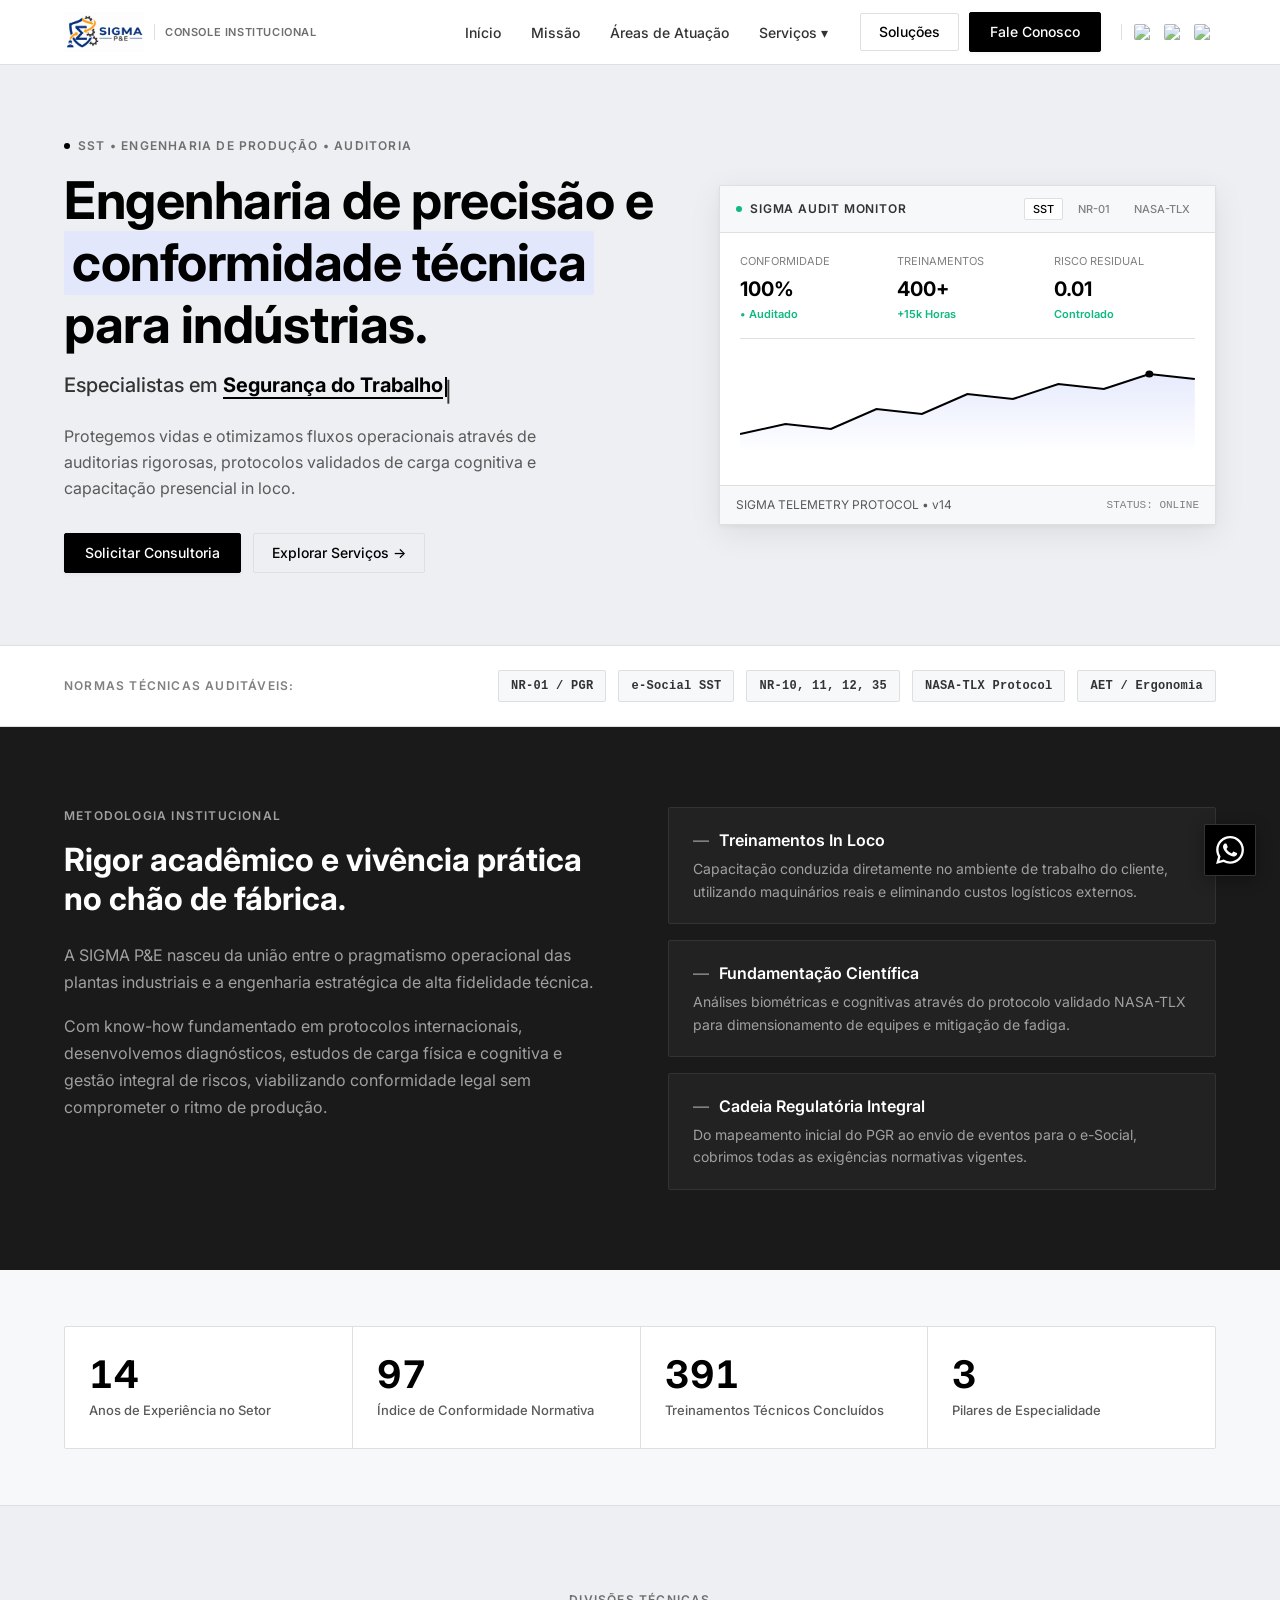
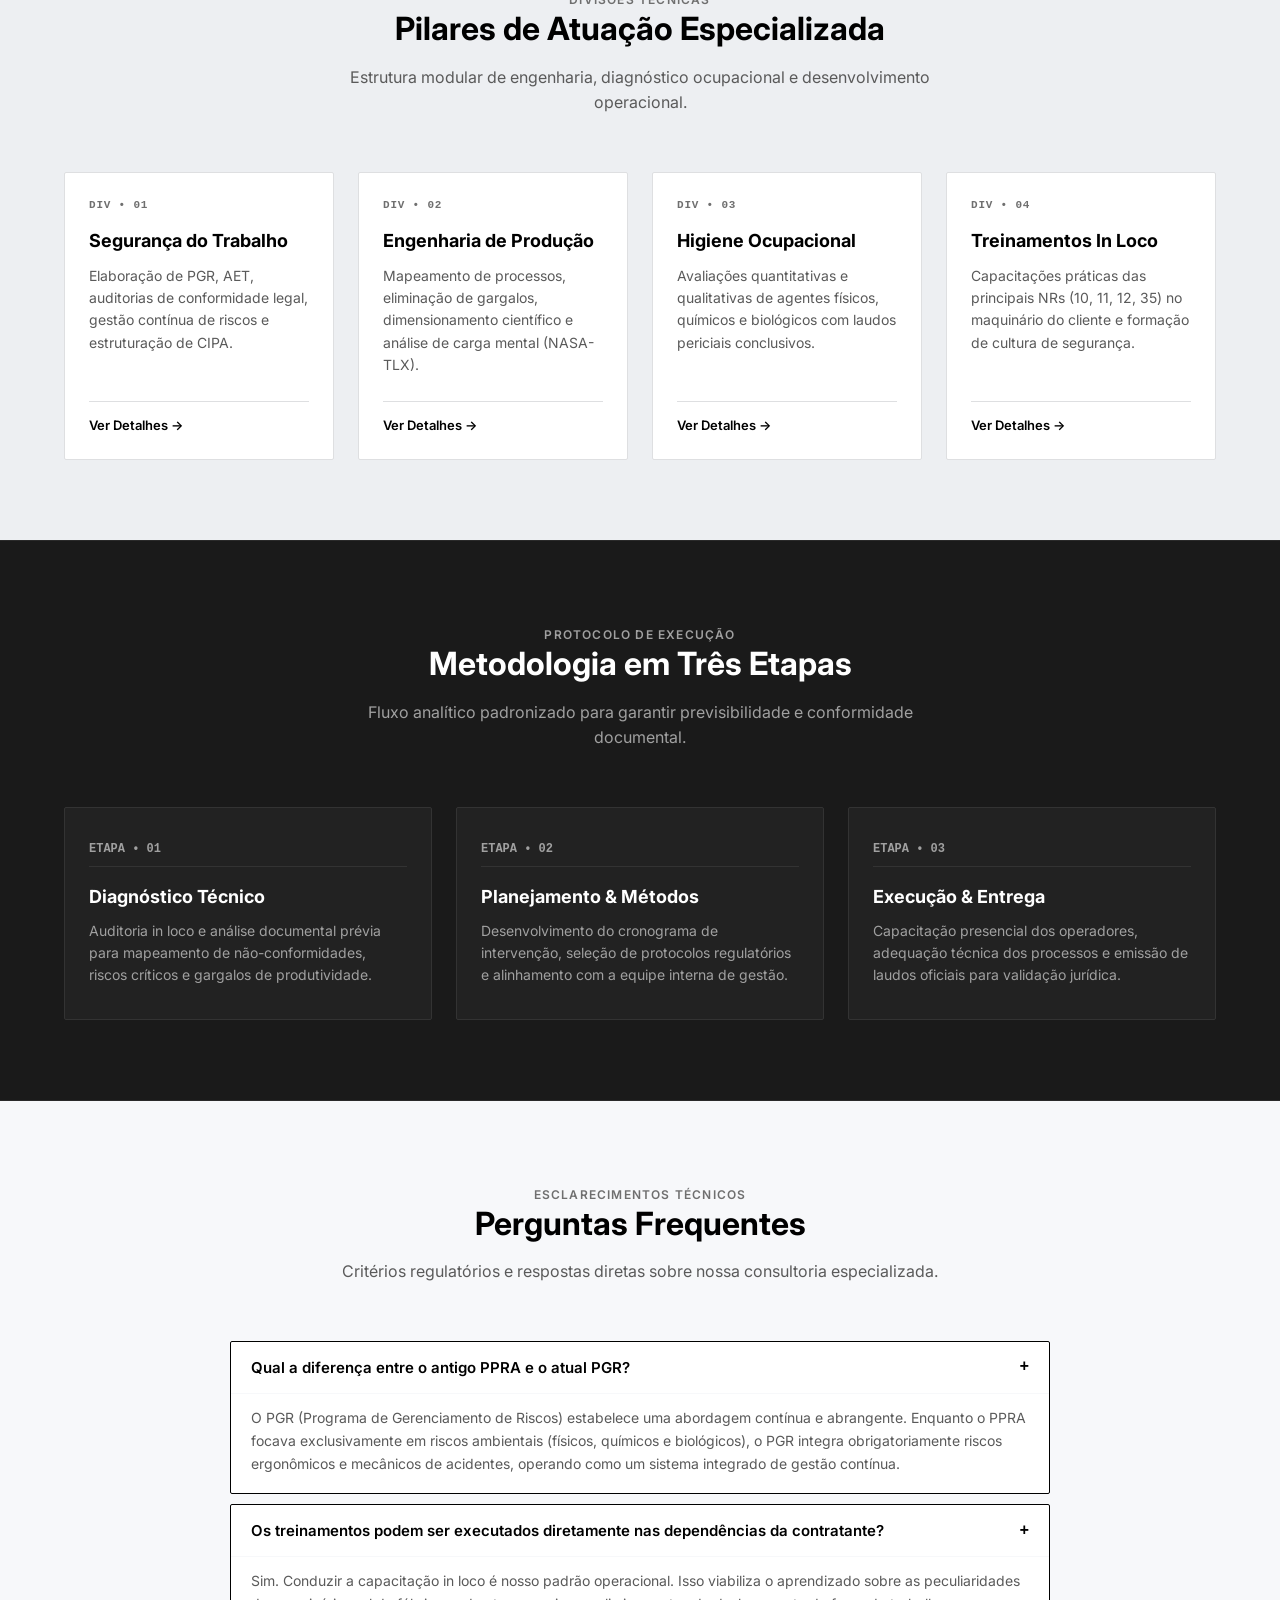
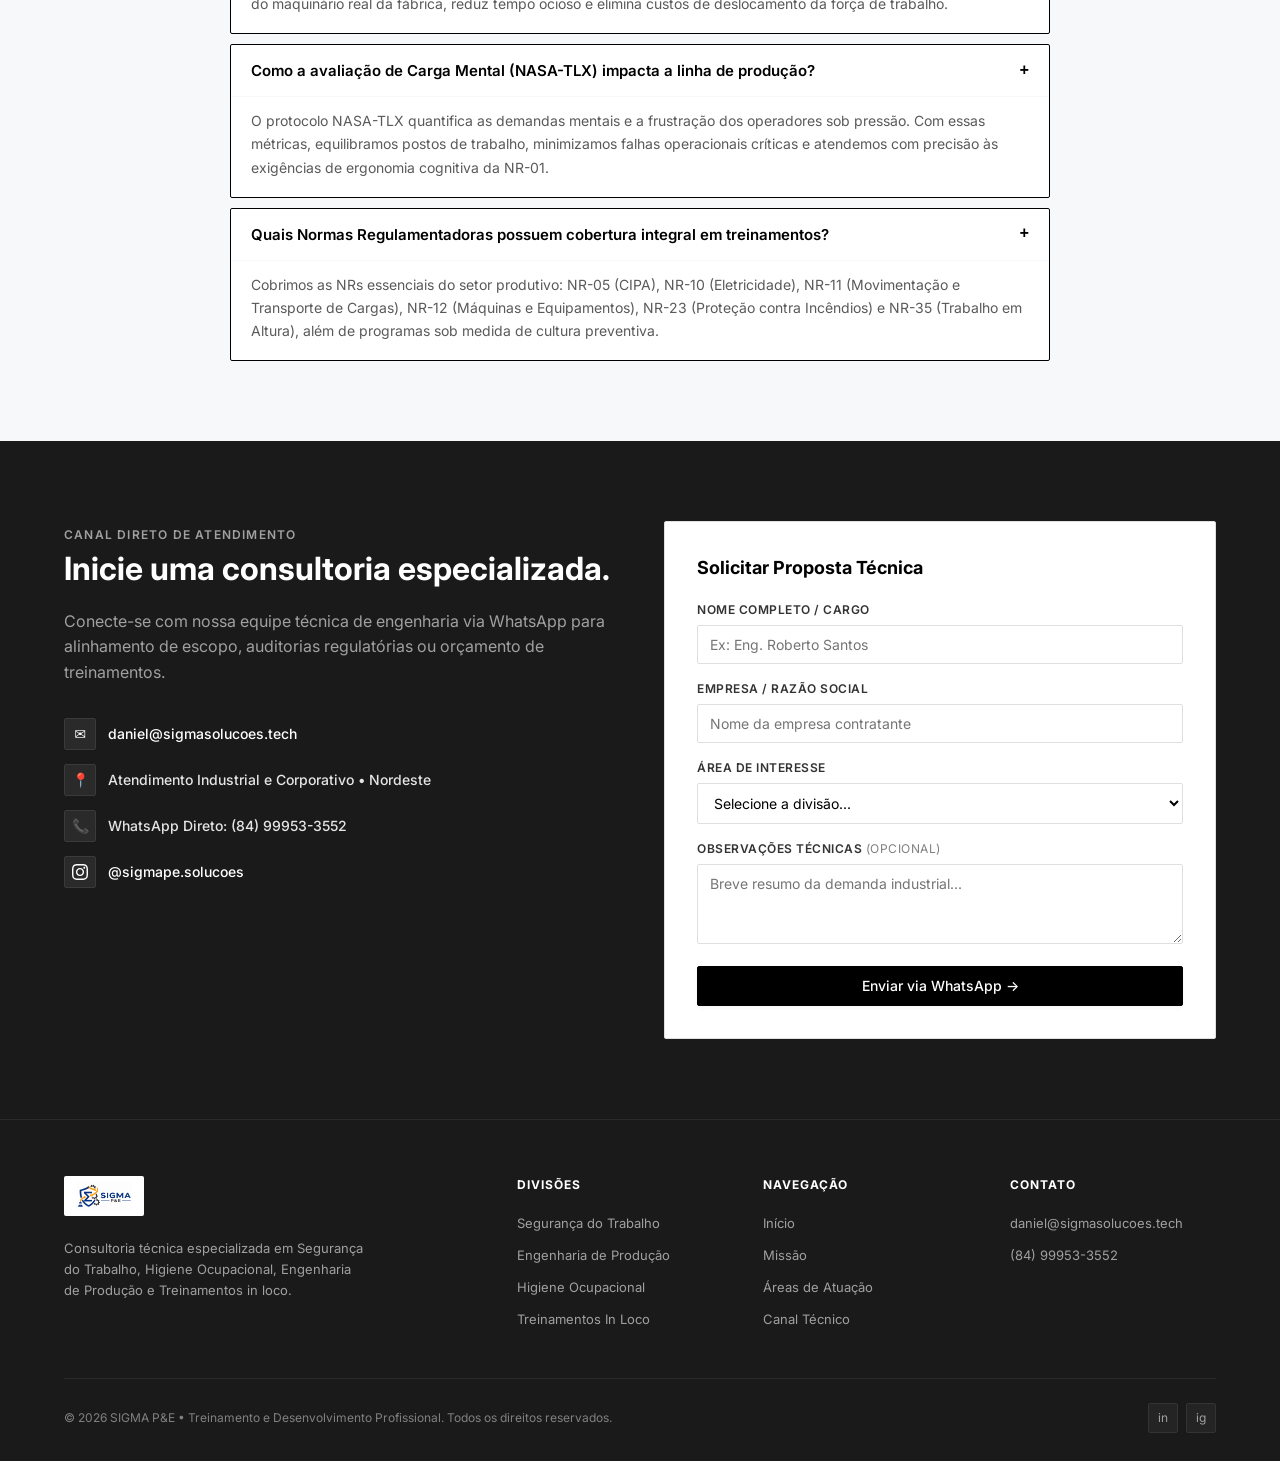
==== commit 7e427130: "feat: consolida design system glassnode no site institucional" ====
--- a/index.html
+++ b/index.html
@@ -3,50 +3,51 @@
 <head>
     <meta charset="UTF-8">
     <meta name="viewport" content="width=device-width, initial-scale=1.0">
-    <meta name="description" content="SIGMA P&E - Consultoria especializada em Segurança do Trabalho, Higiene Ocupacional, Engenharia de Produção e Treinamentos in loco. +15 anos de experiência.">
+    <meta name="description" content="SIGMA P&E — Consultoria técnica e auditoria em Segurança do Trabalho, Higiene Ocupacional, Engenharia de Produção e Treinamentos in loco. +15 anos de experiência.">
     <meta name="keywords" content="segurança do trabalho, higiene ocupacional, engenharia de produção, treinamentos NR, PGR, AET, consultoria SST">
     <meta property="og:title" content="SIGMA P&E | Treinamento e Desenvolvimento Profissional">
-    <meta property="og:description" content="Protegemos vidas e otimizamos processos. Consultoria em SST, Higiene Ocupacional e Engenharia de Produção.">
+    <meta property="og:description" content="Engenharia de precisão e conformidade técnica para indústrias e corporações.">
     <meta property="og:type" content="website">
-    <meta name="theme-color" content="#001B3D">
+    <meta name="theme-color" content="#1a1a1a">
     <title>SIGMA P&E | Treinamento e Desenvolvimento Profissional</title>
-    <link rel="preconnect" href="https://fonts.googleapis.com">
-    <link rel="preconnect" href="https://fonts.gstatic.com" crossorigin>
-    <link href="https://fonts.googleapis.com/css2?family=Inter:wght@400;500;600;700&amp;family=Plus+Jakarta+Sans:wght@600;700;800&amp;display=swap" rel="stylesheet">
-    <link rel="stylesheet" href="assets/css/style.css?v=17">
+    <link rel="stylesheet" href="assets/css/style.css?v=18">
     <link rel="icon" href="assets/img/logo/logo.png" type="image/png">
 </head>
 <body>
     <a href="#inicio" class="skip-link">Pular para o conteúdo principal</a>
 
+    <!-- TOP NAVIGATION BAR -->
     <header class="header" role="banner">
         <div class="container header-container">
             <a href="index.html" class="logo-link" aria-label="SIGMA P&E - Página inicial">
-                <img src="assets/img/logo/logo.png" alt="SIGMA &amp;E Logo" class="logo-img" loading="eager">
+                <img src="assets/img/logo/logo.png" alt="SIGMA P&amp;E Logo" class="logo-img" loading="eager">
+                <span class="logo-badge">Console Institucional</span>
             </a>
             <div class="header-right">
                 <nav class="nav-menu" id="nav-menu" role="navigation" aria-label="Menu principal">
-                <ul>
-                    <li><a href="index.html">Início</a></li>
-                    <li><a href="#quem-somos">Quem Somos</a></li>
-                    <li><a href="#pilares">Áreas de Atuação</a></li>
-                    <li class="dropdown">
-                        <a href="#" class="dropdown-toggle" aria-haspopup="true" aria-expanded="false">Serviços ▾</a>
-                        <ul class="dropdown-menu" role="menu">
-                            <li><a href="servicos/seguranca-do-trabalho.html" role="menuitem"><span class="menu-icon">&#128737;</span>Segurança do Trabalho</a></li>
-                            <li><a href="servicos/engenharia-de-producao.html" role="menuitem"><span class="menu-icon">&#9881;</span>Engenharia de Produção</a></li>
-                            <li><a href="servicos/higiene-ocupacional.html" role="menuitem"><span class="menu-icon">&#129514;</span>Higiene Ocupacional</a></li>
-                            <li><a href="servicos/treinamentos.html" role="menuitem"><span class="menu-icon">&#128218;</span>Treinamentos</a></li>
-                        </ul>
-                    </li>
-                    <li><a href="#contato" class="btn-primary">Fale Conosco</a></li>
-                </ul>
-                
-            </nav>
-                <div class="language-switcher" style="display: flex; gap: 8px; align-items: center;">
-                    <a href="index.html" title="Português" class="flag-icon"><img src="https://flagcdn.com/w40/br.png" alt="PT-BR" style="width: 24px; height: 18px; object-fit: cover; border-radius: 3px; box-shadow: 0 1px 3px rgba(0,0,0,0.2);"></a>
-                    <a href="en/index.html" title="English" class="flag-icon"><img src="https://flagcdn.com/w40/us.png" alt="EN" style="width: 24px; height: 18px; object-fit: cover; border-radius: 3px; box-shadow: 0 1px 3px rgba(0,0,0,0.2);"></a>
-                    <a href="es/index.html" title="Español" class="flag-icon"><img src="https://flagcdn.com/w40/es.png" alt="ES" style="width: 24px; height: 18px; object-fit: cover; border-radius: 3px; box-shadow: 0 1px 3px rgba(0,0,0,0.2);"></a>
+                    <ul>
+                        <li><a href="index.html">Início</a></li>
+                        <li><a href="#quem-somos">Missão</a></li>
+                        <li><a href="#pilares">Áreas de Atuação</a></li>
+                        <li class="dropdown">
+                            <a href="#" class="dropdown-toggle" aria-haspopup="true" aria-expanded="false">Serviços ▾</a>
+                            <ul class="dropdown-menu" role="menu">
+                                <li><a href="servicos/seguranca-do-trabalho.html" role="menuitem">Segurança do Trabalho <span class="menu-code">NR-01/PGR</span></a></li>
+                                <li><a href="servicos/engenharia-de-producao.html" role="menuitem">Engenharia de Produção <span class="menu-code">NASA-TLX</span></a></li>
+                                <li><a href="servicos/higiene-ocupacional.html" role="menuitem">Higiene Ocupacional <span class="menu-code">Agentes</span></a></li>
+                                <li><a href="servicos/treinamentos.html" role="menuitem">Treinamentos In Loco <span class="menu-code">NRs</span></a></li>
+                            </ul>
+                        </li>
+                    </ul>
+                </nav>
+                <div class="nav-actions">
+                    <a href="#pilares" class="btn-ghost">Soluções</a>
+                    <a href="#contato" class="btn-primary-filled">Fale Conosco</a>
+                </div>
+                <div class="language-switcher">
+                    <a href="index.html" title="Português" class="flag-icon"><img src="https://flagcdn.com/w40/br.png" alt="PT-BR" style="width: 22px; height: 16px; object-fit: cover; border-radius: 2px;"></a>
+                    <a href="en/index.html" title="English" class="flag-icon"><img src="https://flagcdn.com/w40/us.png" alt="EN" style="width: 22px; height: 16px; object-fit: cover; border-radius: 2px;"></a>
+                    <a href="es/index.html" title="Español" class="flag-icon"><img src="https://flagcdn.com/w40/es.png" alt="ES" style="width: 22px; height: 16px; object-fit: cover; border-radius: 2px;"></a>
                 </div>
                 <button class="menu-toggle" aria-label="Abrir menu" aria-expanded="false" aria-controls="nav-menu">&#9776;</button>
             </div>
@@ -54,177 +55,368 @@
     </header>
 
     <main>
-        <!-- HERO -->
-        <section id="inicio" class="hero">
-            <div class="hero-grid-pattern" aria-hidden="true"></div>
-            <div class="container hero-content">
-                <div class="hero-text">
-                    <div class="hero-badge">
-                        <span class="badge-dot"></span>
-                        Consultoria ativa em todo o Nordeste
-                    </div>
-                    <h1>Treinamento e Desenvolvimento Profissional</h1>
-                    <h2 class="typewriter-container">Especialistas em <strong id="typewriter" class="text-secondary"></strong><span class="cursor" aria-hidden="true">|</span></h2>
-                    <p class="hero-desc">Protegemos vidas e otimizamos processos. Soluções técnicas, treinamentos in loco e adequações normativas para empresas de todos os portes.</p>
-                    <div class="hero-botoes">
-                        <a href="#pilares" class="btn-primary">Conheça Nossos Serviços →</a>
-                        <a href="#contato" class="btn-secondary">Solicitar Orçamento</a>
-                    </div>
-                </div>
-                <div class="hero-visual" aria-hidden="true">
-                    <div class="hero-cards">
-                        <div class="hero-stat-card">
-                            <div class="stat-number">15+</div>
-                            <div class="stat-label">Anos de Experiência</div>
-                        </div>
-                        <div class="hero-stat-card">
-                            <div class="stat-number">400+</div>
-                            <div class="stat-label">Treinamentos Realizados</div>
-                        </div>
-                        <div class="hero-stat-card">
-                            <div class="stat-number">100%</div>
-                            <div class="stat-label">Conformidade Normativa</div>
-                        </div>
-                        <div class="hero-stat-card">
-                            <div class="stat-number">4</div>
-                            <div class="stat-label">Pilares de Expertise</div>
-                        </div>
-                    </div>
-                </div>
-            </div>
-        </section>
-
-        <!-- TRUST BADGES -->
-        <section class="trust-section reveal">
-            <p class="trust-label">Referência em conformidade normativa</p>
-            <div class="trust-badges">
-                <div class="trust-badge-item"><div class="badge-icon">&#128203;</div><span>PGR / NR-01</span></div>
-                <div class="trust-badge-item"><div class="badge-icon">&#9881;</div><span>e-Social SST</span></div>
-                <div class="trust-badge-item"><div class="badge-icon">&#127891;</div><span>NR-10, 11, 12, 35</span></div>
-                <div class="trust-badge-item"><div class="badge-icon">&#128300;</div><span>NASA-TLX</span></div>
-                <div class="trust-badge-item"><div class="badge-icon">&#128202;</div><span>AET / Ergonomia</span></div>
-            </div>
-        </section>
-
-        <!-- QUEM SOMOS -->
-        <section id="quem-somos" class="section">
-            <div class="container about-container">
-                <div class="about-text reveal-left">
-                    <h2>Nossa Missão</h2>
-                    <p>A <strong>SIGMA P&E</strong> nasceu da vivência prática no chão de fábrica e da evolução para a engenharia estratégica. Nosso objetivo é unir a eficiência produtiva com a máxima segurança ocupacional e capacitação de equipes.</p>
-                    <p>Com profundo know-how acadêmico e prático, desenvolvemos treinamentos, estudos de demandas físicas e cognitivas, e gestão de riscos, garantindo que a sua empresa atue em conformidade com as exigências legais sem perder a dinâmica operacional.</p>
-                </div>
-                <div class="about-features reveal-right">
-                    <div class="feature-card" style="transition-delay: 0.1s;"><h3>Treinamentos In Loco</h3><p>Levamos a capacitação até a sua empresa, otimizando o aprendizado com as peculiaridades do seu ambiente de trabalho e eliminando custos de deslocamento.</p></div>
-                    <div class="feature-card" style="transition-delay: 0.2s;"><h3>Rigor Técnico & Acadêmico</h3><p>Análises fundamentadas, incluindo estudos avançados sobre cargas mentais e processos produtivos, utilizando protocolos validados como NASA-TLX.</p></div>
-                    <div class="feature-card" style="transition-delay: 0.3s;"><h3>Gestão Normativa Completa</h3><p>Do PGR ao e-Social, cobrimos toda a cadeia de documentação e conformidade regulatória que sua empresa precisa manter atualizada.</p></div>
-                </div>
-            </div>
-        </section>
-
-        <!-- METRICAS -->
-        <section class="metrics-section" id="metricas">
+        <!-- HERO BAND (LIGHT CANVAS + GLACIER HIGHLIGHT + TELEMETRY WIDGET) -->
+        <section id="inicio" class="hero-band">
+            <div class="container hero-grid">
+                <!-- Coluna Esquerda: Editorial Typographic Rigor -->
+                <div class="hero-editorial">
+                    <span class="hero-pretitle">SST &bull; ENGENHARIA DE PRODUÇÃO &bull; AUDITORIA</span>
+                    <h1>Engenharia de precisão e <span class="glacier-highlight">conformidade técnica</span> para indústrias.</h1>
+                    <div class="hero-typewriter-wrapper">
+                        Especialistas em <strong id="typewriter" class="typewriter-word"></strong><span class="cursor" aria-hidden="true">|</span>
+                    </div>
+                    <p class="hero-lead">Protegemos vidas e otimizamos fluxos operacionais através de auditorias rigorosas, protocolos validados de carga cognitiva e capacitação presencial in loco.</p>
+                    <div class="hero-cta-group">
+                        <a href="#contato" class="btn-primary-filled">Solicitar Consultoria</a>
+                        <a href="#pilares" class="btn-ghost">Explorar Serviços →</a>
+                    </div>
+                </div>
+
+                <!-- Coluna Direita: Live Telemetry / Audit Widget -->
+                <div class="hero-widget-card" aria-hidden="true">
+                    <div class="widget-header">
+                        <div class="widget-title">
+                            <span class="widget-live-dot"></span>
+                            SIGMA AUDIT MONITOR
+                        </div>
+                        <div class="widget-tabs">
+                            <span class="widget-tab active">SST</span>
+                            <span class="widget-tab">NR-01</span>
+                            <span class="widget-tab">NASA-TLX</span>
+                        </div>
+                    </div>
+                    <div class="widget-body">
+                        <div class="widget-kpi-row">
+                            <div class="kpi-col">
+                                <span class="kpi-label">Conformidade</span>
+                                <span class="kpi-value">100%</span>
+                                <span class="kpi-delta">&bull; Auditado</span>
+                            </div>
+                            <div class="kpi-col">
+                                <span class="kpi-label">Treinamentos</span>
+                                <span class="kpi-value">400+</span>
+                                <span class="kpi-delta">+15k Horas</span>
+                            </div>
+                            <div class="kpi-col">
+                                <span class="kpi-label">Risco Residual</span>
+                                <span class="kpi-value">0.01</span>
+                                <span class="kpi-delta">Controlado</span>
+                            </div>
+                        </div>
+                        <div class="widget-chart-area">
+                            <svg viewBox="0 0 400 90" preserveAspectRatio="none">
+                                <defs>
+                                    <linearGradient id="glacierFill" x1="0" y1="0" x2="0" y2="1">
+                                        <stop offset="0%" stop-color="#e2e7fc" stop-opacity="0.85"/>
+                                        <stop offset="100%" stop-color="#e2e7fc" stop-opacity="0.05"/>
+                                    </linearGradient>
+                                </defs>
+                                <path d="M0,75 L40,65 L80,70 L120,50 L160,55 L200,35 L240,40 L280,25 L320,30 L360,15 L400,20 L400,90 L0,90 Z" fill="url(#glacierFill)" />
+                                <path d="M0,75 L40,65 L80,70 L120,50 L160,55 L200,35 L240,40 L280,25 L320,30 L360,15 L400,20" fill="none" stroke="#000000" stroke-width="2" />
+                                <circle cx="360" cy="15" r="3.5" fill="#000000" />
+                            </svg>
+                        </div>
+                    </div>
+                    <div class="widget-footer">
+                        <span>SIGMA TELEMETRY PROTOCOL &bull; v14</span>
+                        <span class="widget-footer-status">STATUS: ONLINE</span>
+                    </div>
+                </div>
+            </div>
+        </section>
+
+        <!-- NORMATIVE TRUST STRIP -->
+        <section class="normative-strip reveal">
+            <div class="container normative-inner">
+                <span class="normative-title">Normas Técnicas Auditáveis:</span>
+                <div class="normative-badges">
+                    <span class="normative-item">NR-01 / PGR</span>
+                    <span class="normative-item">e-Social SST</span>
+                    <span class="normative-item">NR-10, 11, 12, 35</span>
+                    <span class="normative-item">NASA-TLX Protocol</span>
+                    <span class="normative-item">AET / Ergonomia</span>
+                </div>
+            </div>
+        </section>
+
+        <!-- QUEM SOMOS (DARK STATEMENT BAND) -->
+        <section id="quem-somos" class="dark-statement-band">
+            <div class="container dark-grid-2">
+                <div class="dark-statement-lead reveal-left">
+                    <span class="section-tag-dark">Metodologia Institucional</span>
+                    <h2>Rigor acadêmico e vivência prática no chão de fábrica.</h2>
+                    <p>A SIGMA P&E nasceu da união entre o pragmatismo operacional das plantas industriais e a engenharia estratégica de alta fidelidade técnica.</p>
+                    <p>Com know-how fundamentado em protocolos internacionais, desenvolvemos diagnósticos, estudos de carga física e cognitiva e gestão integral de riscos, viabilizando conformidade legal sem comprometer o ritmo de produção.</p>
+                </div>
+                <div class="dark-feature-stack reveal-right">
+                    <div class="dark-feature-item">
+                        <h3>Treinamentos In Loco</h3>
+                        <p>Capacitação conduzida diretamente no ambiente de trabalho do cliente, utilizando maquinários reais e eliminando custos logísticos externos.</p>
+                    </div>
+                    <div class="dark-feature-item">
+                        <h3>Fundamentação Científica</h3>
+                        <p>Análises biométricas e cognitivas através do protocolo validado NASA-TLX para dimensionamento de equipes e mitigação de fadiga.</p>
+                    </div>
+                    <div class="dark-feature-item">
+                        <h3>Cadeia Regulatória Integral</h3>
+                        <p>Do mapeamento inicial do PGR ao envio de eventos para o e-Social, cobrimos todas as exigências normativas vigentes.</p>
+                    </div>
+                </div>
+            </div>
+        </section>
+
+        <!-- METRICS BAND (LIGHT DASHBOARD) -->
+        <section class="metrics-band" id="metricas">
             <div class="container">
-                <div class="grid-4">
-                    <div class="counter-box reveal"><div class="counter-num" data-target="15">0</div><p>Anos de Experiência</p></div>
-                    <div class="counter-box reveal" style="transition-delay: 0.1s;"><div class="counter-num" data-target="100">0</div><p>% Conformidade Normativa</p></div>
-                    <div class="counter-box reveal" style="transition-delay: 0.2s;"><div class="counter-num" data-target="400">0</div><p>Treinamentos Realizados</p></div>
-                    <div class="counter-box reveal" style="transition-delay: 0.3s;"><div class="counter-num" data-target="4">0</div><p>Pilares de Expertise</p></div>
-                </div>
-            </div>
-        </section>
-
-        <!-- PILARES -->
-        <section id="pilares" class="section bg-light">
+                <div class="metrics-grid">
+                    <div class="metric-tile reveal">
+                        <div class="metric-num counter-num" data-target="15">0</div>
+                        <div class="metric-label">Anos de Experiência no Setor</div>
+                    </div>
+                    <div class="metric-tile reveal" style="transition-delay: 0.1s;">
+                        <div class="metric-num counter-num" data-target="100">0</div>
+                        <div class="metric-label">Índice de Conformidade Normativa</div>
+                    </div>
+                    <div class="metric-tile reveal" style="transition-delay: 0.2s;">
+                        <div class="metric-num counter-num" data-target="400">0</div>
+                        <div class="metric-label">Treinamentos Técnicos Concluídos</div>
+                    </div>
+                    <div class="metric-tile reveal" style="transition-delay: 0.3s;">
+                        <div class="metric-num counter-num" data-target="4">0</div>
+                        <div class="metric-label">Pilares de Especialidade</div>
+                    </div>
+                </div>
+            </div>
+        </section>
+
+        <!-- PILARES / ÁREAS DE ATUAÇÃO (LIGHT BAND: 4-COLUMN CARDS) -->
+        <section id="pilares" class="pilares-band">
             <div class="container">
-                <h2 class="section-title reveal">Nossas Áreas de Atuação</h2>
-                <p class="section-subtitle reveal">Soluções integradas de engenharia, segurança e capacitação para proteger pessoas e otimizar resultados.</p>
-                <div class="grid-4">
-                    <a href="servicos/seguranca-do-trabalho.html" class="card-pilar-link reveal" style="transition-delay: 0.1s;"><div class="card-pilar"><div class="icone">&#128737;</div><h3>Segurança do Trabalho</h3><p>PGR, auditorias, AET, gestão de riscos e CIPA para empresas de todos os portes.</p><span class="saiba-mais">Saiba Mais →</span></div></a>
-                    <a href="servicos/engenharia-de-producao.html" class="card-pilar-link reveal" style="transition-delay: 0.2s;"><div class="card-pilar"><div class="icone">&#9881;</div><h3>Engenharia de Produção</h3><p>Otimização de fluxos, análise de processos e dimensionamento científico de equipes.</p><span class="saiba-mais">Saiba Mais →</span></div></a>
-                    <a href="servicos/higiene-ocupacional.html" class="card-pilar-link reveal" style="transition-delay: 0.3s;"><div class="card-pilar"><div class="icone">&#129514;</div><h3>Higiene Ocupacional</h3><p>Avaliações qualitativas e quantitativas de agentes ambientais e psicossociais.</p><span class="saiba-mais">Saiba Mais →</span></div></a>
-                    <a href="servicos/treinamentos.html" class="card-pilar-link reveal" style="transition-delay: 0.4s;"><div class="card-pilar"><div class="icone">&#128218;</div><h3>Treinamentos</h3><p>Capacitações in loco para NRs (10, 11, 12, 35) e desenvolvimento de cultura de segurança.</p><span class="saiba-mais">Saiba Mais →</span></div></a>
-                </div>
-            </div>
-        </section>
-
-        <!-- COMO FUNCIONA -->
-        <section id="processo" class="section">
+                <div class="section-header-centered reveal">
+                    <span class="section-tag">Divisões Técnicas</span>
+                    <h2 class="section-title">Pilares de Atuação Especializada</h2>
+                    <p class="section-desc">Estrutura modular de engenharia, diagnóstico ocupacional e desenvolvimento operacional.</p>
+                </div>
+                <div class="pilares-grid">
+                    <a href="servicos/seguranca-do-trabalho.html" class="card-pilar-link reveal" style="transition-delay: 0.05s;">
+                        <div class="glassnode-card">
+                            <div>
+                                <div class="card-top-tag">DIV &bull; 01</div>
+                                <h3 class="card-title">Segurança do Trabalho</h3>
+                                <p class="card-desc">Elaboração de PGR, AET, auditorias de conformidade legal, gestão contínua de riscos e estruturação de CIPA.</p>
+                            </div>
+                            <span class="card-action-link">Ver Detalhes →</span>
+                        </div>
+                    </a>
+
+                    <a href="servicos/engenharia-de-producao.html" class="card-pilar-link reveal" style="transition-delay: 0.1s;">
+                        <div class="glassnode-card">
+                            <div>
+                                <div class="card-top-tag">DIV &bull; 02</div>
+                                <h3 class="card-title">Engenharia de Produção</h3>
+                                <p class="card-desc">Mapeamento de processos, eliminação de gargalos, dimensionamento científico e análise de carga mental (NASA-TLX).</p>
+                            </div>
+                            <span class="card-action-link">Ver Detalhes →</span>
+                        </div>
+                    </a>
+
+                    <a href="servicos/higiene-ocupacional.html" class="card-pilar-link reveal" style="transition-delay: 0.15s;">
+                        <div class="glassnode-card">
+                            <div>
+                                <div class="card-top-tag">DIV &bull; 03</div>
+                                <h3 class="card-title">Higiene Ocupacional</h3>
+                                <p class="card-desc">Avaliações quantitativas e qualitativas de agentes físicos, químicos e biológicos com laudos periciais conclusivos.</p>
+                            </div>
+                            <span class="card-action-link">Ver Detalhes →</span>
+                        </div>
+                    </a>
+
+                    <a href="servicos/treinamentos.html" class="card-pilar-link reveal" style="transition-delay: 0.2s;">
+                        <div class="glassnode-card">
+                            <div>
+                                <div class="card-top-tag">DIV &bull; 04</div>
+                                <h3 class="card-title">Treinamentos In Loco</h3>
+                                <p class="card-desc">Capacitações práticas das principais NRs (10, 11, 12, 35) no maquinário do cliente e formação de cultura de segurança.</p>
+                            </div>
+                            <span class="card-action-link">Ver Detalhes →</span>
+                        </div>
+                    </a>
+                </div>
+            </div>
+        </section>
+
+        <!-- COMO TRABALHAMOS (DARK STATEMENT BAND) -->
+        <section id="processo" class="process-band">
             <div class="container">
-                <h2 class="section-title reveal">Como Trabalhamos</h2>
-                <p class="section-subtitle reveal">Um processo estruturado para entregar resultados concretos com agilidade e precisão técnica.</p>
+                <div class="section-header-centered reveal">
+                    <span class="section-tag-dark">Protocolo de Execução</span>
+                    <h2 class="section-title" style="color: #ffffff;">Metodologia em Três Etapas</h2>
+                    <p class="section-desc" style="color: #a0a0a0;">Fluxo analítico padronizado para garantir previsibilidade e conformidade documental.</p>
+                </div>
                 <div class="process-grid">
-                    <div class="process-step reveal" style="transition-delay: 0.1s;"><div class="process-step-number">1</div><h3>Diagnóstico</h3><p>Avaliamos o cenário atual da sua empresa, mapeando riscos, processos e lacunas de conformidade normativa.</p></div>
-                    <div class="process-step reveal" style="transition-delay: 0.2s;"><div class="process-step-number">2</div><h3>Planejamento</h3><p>Elaboramos um plano de ação personalizado com cronograma, métodos e entregáveis alinhados às suas necessidades.</p></div>
-                    <div class="process-step reveal" style="transition-delay: 0.3s;"><div class="process-step-number">3</div><h3>Execução & Entrega</h3><p>Implementamos as soluções, capacitamos sua equipe e entregamos toda a documentação técnica e regulatória.</p></div>
-                </div>
-            </div>
-        </section>
-
-        <!-- FAQ -->
-        <section id="faq" class="section bg-light">
+                    <div class="process-step-box reveal" style="transition-delay: 0.05s;">
+                        <span class="step-index">ETAPA &bull; 01</span>
+                        <h3>Diagnóstico Técnico</h3>
+                        <p>Auditoria in loco e análise documental prévia para mapeamento de não-conformidades, riscos críticos e gargalos de produtividade.</p>
+                    </div>
+                    <div class="process-step-box reveal" style="transition-delay: 0.1s;">
+                        <span class="step-index">ETAPA &bull; 02</span>
+                        <h3>Planejamento &amp; Métodos</h3>
+                        <p>Desenvolvimento do cronograma de intervenção, seleção de protocolos regulatórios e alinhamento com a equipe interna de gestão.</p>
+                    </div>
+                    <div class="process-step-box reveal" style="transition-delay: 0.15s;">
+                        <span class="step-index">ETAPA &bull; 03</span>
+                        <h3>Execução &amp; Entrega</h3>
+                        <p>Capacitação presencial dos operadores, adequação técnica dos processos e emissão de laudos oficiais para validação jurídica.</p>
+                    </div>
+                </div>
+            </div>
+        </section>
+
+        <!-- FAQ (LIGHT BAND) -->
+        <section id="faq" class="faq-band">
             <div class="container">
-                <h2 class="section-title reveal">Dúvidas Frequentes</h2>
-                <p class="section-subtitle reveal">Tire suas principais dúvidas sobre nossos serviços e a legislação vigente.</p>
+                <div class="section-header-centered reveal">
+                    <span class="section-tag">Esclarecimentos Técnicos</span>
+                    <h2 class="section-title">Perguntas Frequentes</h2>
+                    <p class="section-desc">Critérios regulatórios e respostas diretas sobre nossa consultoria especializada.</p>
+                </div>
                 <div class="faq-container">
-                    <div class="faq-item reveal" style="transition-delay: 0.1s;"><button class="faq-question" aria-expanded="false">Qual a diferença entre o antigo PPRA e o atual PGR?</button><div class="faq-answer" role="region"><div class="faq-answer-inner"><p>O PGR (Programa de Gerenciamento de Riscos) substituiu o PPRA trazendo uma abordagem de gestão contínua e muito mais completa. Enquanto o PPRA focava quase que exclusivamente nos riscos ambientais (físicos, químicos e biológicos), o PGR integra e obriga o mapeamento também de riscos ergonômicos e de acidentes, unificando a gestão de Saúde e Segurança de forma integrada e efetiva.</p></div></div></div>
-                    <div class="faq-item reveal" style="transition-delay: 0.2s;"><button class="faq-question" aria-expanded="false">Os treinamentos podem ser realizados na minha empresa (In Loco)?</button><div class="faq-answer" role="region"><div class="faq-answer-inner"><p>Sim! Uma de nossas maiores especialidades é levar o treinamento para dentro do ambiente de trabalho do cliente. Isso otimiza o tempo da sua equipe, elimina custos de deslocamento e torna o aprendizado muito mais prático, usando o próprio maquinário e rotina operacional como laboratório de treinamento.</p></div></div></div>
-                    <div class="faq-item reveal" style="transition-delay: 0.3s;"><button class="faq-question" aria-expanded="false">Como a Análise de Carga Mental pode ajudar a minha produção?</button><div class="faq-answer" role="region"><div class="faq-answer-inner"><p>Utilizando métodos científicos validados (como o NASA-TLX), nossa Engenharia de Produção identifica gargalos de fadiga cognitiva (cansaço mental e estresse sob pressão). Ao entender essas métricas, conseguimos balancear as linhas, evitar erros operacionais graves e preservar a saúde mental dos operadores, atendendo à NR-01 e elevando a eficiência da fábrica.</p></div></div></div>
-                    <div class="faq-item reveal" style="transition-delay: 0.4s;"><button class="faq-question" aria-expanded="false">Quais NRs vocês atendem nos treinamentos?</button><div class="faq-answer" role="region"><div class="faq-answer-inner"><p>Atuamos com treinamentos nas principais Normas Regulamentadoras, com destaque para NR-05 (CIPA), NR-10 (Eletricidade), NR-11 (Movimentação de Materiais), NR-12 (Máquinas e Equipamentos), NR-23 (Proteção contra Incêndios) e NR-35 (Trabalho em Altura). Além disso, desenvolvemos treinamentos customizados de cultura de segurança (DDS) e campanhas internas.</p></div></div></div>
-                </div>
-            </div>
-        </section>
-
-        <!-- CONTATO -->
-        <section id="contato" class="section">
-            <div class="container contact-container reveal">
-                <div class="contact-info">
-                    <h2>Vamos conversar?</h2>
-                    <p>Entre em contato direto com nossa equipe técnica via WhatsApp. Estamos prontos para entender a necessidade da sua empresa e propor a melhor solução.</p>
+                    <div class="faq-item reveal">
+                        <button class="faq-question" aria-expanded="false">
+                            <span>Qual a diferença entre o antigo PPRA e o atual PGR?</span>
+                            <span class="faq-toggle-icon">+</span>
+                        </button>
+                        <div class="faq-answer" role="region">
+                            <div class="faq-answer-inner">
+                                <p>O PGR (Programa de Gerenciamento de Riscos) estabelece uma abordagem contínua e abrangente. Enquanto o PPRA focava exclusivamente em riscos ambientais (físicos, químicos e biológicos), o PGR integra obrigatoriamente riscos ergonômicos e mecânicos de acidentes, operando como um sistema integrado de gestão contínua.</p>
+                            </div>
+                        </div>
+                    </div>
+                    <div class="faq-item reveal">
+                        <button class="faq-question" aria-expanded="false">
+                            <span>Os treinamentos podem ser executados diretamente nas dependências da contratante?</span>
+                            <span class="faq-toggle-icon">+</span>
+                        </button>
+                        <div class="faq-answer" role="region">
+                            <div class="faq-answer-inner">
+                                <p>Sim. Conduzir a capacitação in loco é nosso padrão operacional. Isso viabiliza o aprendizado sobre as peculiaridades do maquinário real da fábrica, reduz tempo ocioso e elimina custos de deslocamento da força de trabalho.</p>
+                            </div>
+                        </div>
+                    </div>
+                    <div class="faq-item reveal">
+                        <button class="faq-question" aria-expanded="false">
+                            <span>Como a avaliação de Carga Mental (NASA-TLX) impacta a linha de produção?</span>
+                            <span class="faq-toggle-icon">+</span>
+                        </button>
+                        <div class="faq-answer" role="region">
+                            <div class="faq-answer-inner">
+                                <p>O protocolo NASA-TLX quantifica as demandas mentais e a frustração dos operadores sob pressão. Com essas métricas, equilibramos postos de trabalho, minimizamos falhas operacionais críticas e atendemos com precisão às exigências de ergonomia cognitiva da NR-01.</p>
+                            </div>
+                        </div>
+                    </div>
+                    <div class="faq-item reveal">
+                        <button class="faq-question" aria-expanded="false">
+                            <span>Quais Normas Regulamentadoras possuem cobertura integral em treinamentos?</span>
+                            <span class="faq-toggle-icon">+</span>
+                        </button>
+                        <div class="faq-answer" role="region">
+                            <div class="faq-answer-inner">
+                                <p>Cobrimos as NRs essenciais do setor produtivo: NR-05 (CIPA), NR-10 (Eletricidade), NR-11 (Movimentação e Transporte de Cargas), NR-12 (Máquinas e Equipamentos), NR-23 (Proteção contra Incêndios) e NR-35 (Trabalho em Altura), além de programas sob medida de cultura preventiva.</p>
+                            </div>
+                        </div>
+                    </div>
+                </div>
+            </div>
+        </section>
+
+        <!-- CONTATO (DARK STATEMENT BAND + CLEAN WHITE FORM CARD) -->
+        <section id="contato" class="contact-band">
+            <div class="container contact-grid reveal">
+                <div class="contact-left">
+                    <span class="section-tag-dark">Canal Direto de Atendimento</span>
+                    <h2>Inicie uma consultoria especializada.</h2>
+                    <p>Conecte-se com nossa equipe técnica de engenharia via WhatsApp para alinhamento de escopo, auditorias regulatórias ou orçamento de treinamentos.</p>
                     <ul class="contact-details">
-                        <li><span class="detail-icon">&#9993;</span>daniel@sigmasolucoes.tech</li>
-                        <li><span class="detail-icon">&#128205;</span>Atendimento Industrial e Corporativo</li>
-                        <li><span class="detail-icon">&#128222;</span>WhatsApp: (84) 99953-3552</li>
-                        <li><span class="detail-icon"><svg width="20" height="20" viewBox="0 0 24 24" fill="currentColor" aria-hidden="true"><path d="M12 2.163c3.204 0 3.584.012 4.85.07 3.252.148 4.771 1.691 4.919 4.919.058 1.265.069 1.645.069 4.849 0 3.205-.012 3.584-.069 4.849-.149 3.225-1.664 4.771-4.919 4.919-1.266.058-1.644.07-4.85.07-3.204 0-3.584-.012-4.849-.07-3.26-.149-4.771-1.699-4.919-4.92-.058-1.265-.07-1.644-.07-4.849 0-3.204.013-3.583.07-4.849.149-3.227 1.664-4.771 4.919-4.919 1.266-.057 1.645-.069 4.849-.069zm0-2.163c-3.259 0-3.667.014-4.947.072-4.358.2-6.78 2.618-6.98 6.98-.059 1.281-.073 1.689-.073 4.948 0 3.259.014 3.668.072 4.948.2 4.358 2.618 6.78 6.98 6.98 1.281.058 1.689.072 4.948.072 3.259 0 3.668-.014 4.948-.072 4.354-.2 6.782-2.618 6.979-6.98.059-1.28.073-1.689.073-4.948 0-3.259-.014-3.667-.072-4.947-.196-4.354-2.617-6.78-6.979-6.98-1.281-.059-1.69-.073-4.949-.073zm0 5.838c-3.403 0-6.162 2.759-6.162 6.162s2.759 6.163 6.162 6.163 6.162-2.759 6.162-6.163c0-3.403-2.759-6.162-6.162-6.162zm0 10.162c-2.209 0-4-1.79-4-4 0-2.209 1.791-4 4-4s4 1.791 4 4c0 2.21-1.791 4-4 4zm6.406-11.845c-.796 0-1.441.645-1.441 1.44s.645 1.44 1.441 1.44c.795 0 1.439-.645 1.439-1.44s-.644-1.44-1.439-1.44z"/></svg></span><a href="https://www.instagram.com/sigmape.solucoes/" target="_blank" rel="noopener noreferrer">@sigmape.solucoes</a></li>
+                        <li>
+                            <span class="detail-icon">&#9993;</span>
+                            <a href="mailto:daniel@sigmasolucoes.tech">daniel@sigmasolucoes.tech</a>
+                        </li>
+                        <li>
+                            <span class="detail-icon">&#128205;</span>
+                            <span>Atendimento Industrial e Corporativo &bull; Nordeste</span>
+                        </li>
+                        <li>
+                            <span class="detail-icon">&#128222;</span>
+                            <span>WhatsApp Direto: (84) 99953-3552</span>
+                        </li>
+                        <li>
+                            <span class="detail-icon">
+                                <svg width="16" height="16" viewBox="0 0 24 24" fill="currentColor" aria-hidden="true">
+                                    <path d="M12 2.163c3.204 0 3.584.012 4.85.07 3.252.148 4.771 1.691 4.919 4.919.058 1.265.069 1.645.069 4.849 0 3.205-.012 3.584-.069 4.849-.149 3.225-1.664 4.771-4.919 4.919-1.266.058-1.644.07-4.85.07-3.204 0-3.584-.012-4.849-.07-3.26-.149-4.771-1.699-4.919-4.92-.058-1.265-.07-1.644-.07-4.849 0-3.204.013-3.583.07-4.849.149-3.227 1.664-4.771 4.919-4.919 1.266-.057 1.645-.069 4.849-.069zm0-2.163c-3.259 0-3.667.014-4.947.072-4.358.2-6.78 2.618-6.98 6.98-.059 1.281-.073 1.689-.073 4.948 0 3.259.014 3.668.072 4.948.2 4.358 2.618 6.78 6.98 6.98 1.281.058 1.689.072 4.948.072 3.259 0 3.668-.014 4.948-.072 4.354-.2 6.782-2.618 6.979-6.98.059-1.28.073-1.689.073-4.948 0-3.259-.014-3.667-.072-4.947-.196-4.354-2.617-6.78-6.979-6.98-1.281-.059-1.69-.073-4.949-.073zm0 5.838c-3.403 0-6.162 2.759-6.162 6.162s2.759 6.163 6.162 6.163 6.162-2.759 6.162-6.163c0-3.403-2.759-6.162-6.162-6.162zm0 10.162c-2.209 0-4-1.79-4-4 0-2.209 1.791-4 4-4s4 1.791 4 4c0 2.21-1.791 4-4 4zm6.406-11.845c-.796 0-1.441.645-1.441 1.44s.645 1.44 1.441 1.44c.795 0 1.439-.645 1.439-1.44s-.644-1.44-1.439-1.44z"/>
+                                </svg>
+                            </span>
+                            <a href="https://www.instagram.com/sigmape.solucoes/" target="_blank" rel="noopener noreferrer">@sigmape.solucoes</a>
+                        </li>
                     </ul>
                 </div>
-                <div class="contact-form-wrapper">
-                    <h3>Solicite um Orçamento</h3>
+                <!-- Elevated White Card Form -->
+                <div class="contact-form-card">
+                    <h3>Solicitar Proposta Técnica</h3>
                     <form id="whatsapp-form" class="form" novalidate>
-                        <div class="form-group"><label for="nome">Seu Nome / Cargo</label><input type="text" id="nome" required placeholder="Ex: Engenheiro João" autocomplete="name"></div>
-                        <div class="form-group"><label for="empresa">Empresa</label><input type="text" id="empresa" required placeholder="Nome da sua empresa" autocomplete="organization"></div>
-                        <div class="form-group"><label for="assunto">Interesse Principal</label><select id="assunto" required><option value="">Selecione...</option><option value="Segurança do Trabalho">Segurança do Trabalho</option><option value="Engenharia de Produção">Engenharia de Produção</option><option value="Higiene Ocupacional">Higiene Ocupacional</option><option value="Treinamentos">Treinamentos</option></select></div>
-                        <div class="form-group"><label for="mensagem">Mensagem <span style="font-weight:400;color:var(--color-text-light)">(opcional)</span></label><textarea id="mensagem" placeholder="Descreva brevemente sua necessidade..." rows="3"></textarea></div>
-                        <button type="submit" class="btn-primary btn-block">Enviar via WhatsApp →</button>
+                        <div class="form-group">
+                            <label for="nome">Nome Completo / Cargo</label>
+                            <input type="text" id="nome" required placeholder="Ex: Eng. Roberto Santos" autocomplete="name">
+                        </div>
+                        <div class="form-group">
+                            <label for="empresa">Empresa / Razão Social</label>
+                            <input type="text" id="empresa" required placeholder="Nome da empresa contratante" autocomplete="organization">
+                        </div>
+                        <div class="form-group">
+                            <label for="assunto">Área de Interesse</label>
+                            <select id="assunto" required>
+                                <option value="">Selecione a divisão...</option>
+                                <option value="Segurança do Trabalho">Segurança do Trabalho</option>
+                                <option value="Engenharia de Produção">Engenharia de Produção</option>
+                                <option value="Higiene Ocupacional">Higiene Ocupacional</option>
+                                <option value="Treinamentos">Treinamentos In Loco</option>
+                            </select>
+                        </div>
+                        <div class="form-group">
+                            <label for="mensagem">Observações Técnicas <span style="font-weight:400;color:var(--color-steel)">(opcional)</span></label>
+                            <textarea id="mensagem" placeholder="Breve resumo da demanda industrial..." rows="3"></textarea>
+                        </div>
+                        <button type="submit" class="btn-primary-filled btn-block">Enviar via WhatsApp →</button>
                     </form>
                 </div>
             </div>
         </section>
     </main>
 
+    <!-- FOOTER (OBSIDIAN STATEMENT BAND) -->
     <footer class="footer" role="contentinfo">
         <div class="container">
             <div class="footer-grid">
                 <div class="footer-brand">
                     <img src="assets/img/logo/logo.png" alt="SIGMA P&amp;E" class="footer-logo">
-                    <p>Consultoria especializada em Segurança do Trabalho, Higiene Ocupacional, Engenharia de Produção e Treinamentos in loco.</p>
+                    <p>Consultoria técnica especializada em Segurança do Trabalho, Higiene Ocupacional, Engenharia de Produção e Treinamentos in loco.</p>
                 </div>
                 <div class="footer-col">
-                    <h4>Serviços</h4>
+                    <h4>Divisões</h4>
                     <ul>
                         <li><a href="servicos/seguranca-do-trabalho.html">Segurança do Trabalho</a></li>
                         <li><a href="servicos/engenharia-de-producao.html">Engenharia de Produção</a></li>
                         <li><a href="servicos/higiene-ocupacional.html">Higiene Ocupacional</a></li>
-                        <li><a href="servicos/treinamentos.html">Treinamentos</a></li>
+                        <li><a href="servicos/treinamentos.html">Treinamentos In Loco</a></li>
                     </ul>
                 </div>
                 <div class="footer-col">
                     <h4>Navegação</h4>
                     <ul>
                         <li><a href="index.html">Início</a></li>
-                        <li><a href="index.html#quem-somos">Quem Somos</a></li>
-                        <li><a href="index.html#pilares">Áreas de Atuação</a></li>
-                        <li><a href="index.html#contato">Contato</a></li>
+                        <li><a href="#quem-somos">Missão</a></li>
+                        <li><a href="#pilares">Áreas de Atuação</a></li>
+                        <li><a href="#contato">Canal Técnico</a></li>
                     </ul>
                 </div>
                 <div class="footer-col">
@@ -236,7 +428,7 @@
                 </div>
             </div>
             <div class="footer-bottom">
-                <p>© 2026 SIGMA P&E - Treinamento e Desenvolvimento Profissional. Todos os direitos reservados.</p>
+                <p>&copy; 2026 SIGMA P&amp;E &bull; Treinamento e Desenvolvimento Profissional. Todos os direitos reservados.</p>
                 <div class="footer-socials">
                     <a href="#" aria-label="LinkedIn">in</a>
                     <a href="https://www.instagram.com/sigmape.solucoes/" target="_blank" rel="noopener noreferrer" aria-label="Instagram SIGMA P&amp;E">ig</a>
@@ -245,15 +437,17 @@
         </div>
     </footer>
 
+    <!-- Botão Flutuante do WhatsApp (Monochrome Terminal Style) -->
     <a href="https://wa.me/5584999533552?text=Olá!%20Gostaria%20de%20falar%20com%20um%20especialista%20da%20SIGMA%20P%26E." class="float-whatsapp" target="_blank" rel="noopener noreferrer" aria-label="Falar no WhatsApp">
-        <svg viewBox="0 0 24 24" width="34" height="34" fill="#ffffff" xmlns="http://www.w3.org/2000/svg" aria-hidden="true">
-        <path d="M17.472 14.382c-.297-.149-1.758-.867-2.03-.967-.273-.099-.471-.148-.67.15-.197.297-.767.966-.94 1.164-.173.199-.347.223-.644.075-.297-.15-1.255-.463-2.39-1.475-.883-.788-1.48-1.761-1.653-2.059-.173-.297-.018-.458.13-.606.134-.133.298-.347.446-.52.149-.174.198-.298.298-.497.099-.198.05-.371-.025-.52-.075-.149-.669-1.612-.916-2.207-.242-.579-.487-.5-.669-.51-.173-.008-.371-.01-.57-.01-.198 0-.52.074-.792.372-.272.297-1.04 1.016-1.04 2.479 0 1.462 1.065 2.875 1.213 3.074.149.198 2.096 3.2 5.077 4.487.709.306 1.262.489 1.694.625.712.227 1.36.195 1.871.118.571-.085 1.758-.719 2.006-1.413.248-.694.248-1.289.173-1.413-.074-.124-.272-.198-.57-.347m-5.421 7.403h-.004a9.87 9.87 0 01-5.031-1.378l-.361-.214-3.741.982.998-3.648-.235-.374a9.86 9.86 0 01-1.51-5.26c.001-5.45 4.436-9.884 9.888-9.884 2.64 0 5.122 1.03 6.988 2.898a9.825 9.825 0 012.893 6.994c-.003 5.45-4.437 9.884-9.888 9.884m8.413-18.297A11.815 11.815 0 0012.05 0C5.495 0 .16 5.335.157 11.892c0 2.096.547 4.142 1.588 5.945L.057 24l6.305-1.654a11.882 11.882 0 005.683 1.448h.005c6.554 0 11.89-5.335 11.893-11.893a11.82 11.82 0 00-3.48-8.413Z"/>
-    </svg>
+        <svg viewBox="0 0 24 24" width="28" height="28" fill="#ffffff" xmlns="http://www.w3.org/2000/svg" aria-hidden="true">
+            <path d="M17.472 14.382c-.297-.149-1.758-.867-2.03-.967-.273-.099-.471-.148-.67.15-.197.297-.767.966-.94 1.164-.173.199-.347.223-.644.075-.297-.15-1.255-.463-2.39-1.475-.883-.788-1.48-1.761-1.653-2.059-.173-.297-.018-.458.13-.606.134-.133.298-.347.446-.52.149-.174.198-.298.298-.497.099-.198.05-.371-.025-.52-.075-.149-.669-1.612-.916-2.207-.242-.579-.487-.5-.669-.51-.173-.008-.371-.01-.57-.01-.198 0-.52.074-.792.372-.272.297-1.04 1.016-1.04 2.479 0 1.462 1.065 2.875 1.213 3.074.149.198 2.096 3.2 5.077 4.487.709.306 1.262.489 1.694.625.712.227 1.36.195 1.871.118.571-.085 1.758-.719 2.006-1.413.248-.694.248-1.289.173-1.413-.074-.124-.272-.198-.57-.347m-5.421 7.403h-.004a9.87 9.87 0 01-5.031-1.378l-.361-.214-3.741.982.998-3.648-.235-.374a9.86 9.86 0 01-1.51-5.26c.001-5.45 4.436-9.884 9.888-9.884 2.64 0 5.122 1.03 6.988 2.898a9.825 9.825 0 012.893 6.994c-.003 5.45-4.437 9.884-9.888 9.884m8.413-18.297A11.815 11.815 0 0012.05 0C5.495 0 .16 5.335.157 11.892c0 2.096.547 4.142 1.588 5.945L.057 24l6.305-1.654a11.882 11.882 0 005.683 1.448h.005c6.554 0 11.89-5.335 11.893-11.893a11.82 11.82 0 00-3.48-8.413Z"/>
+        </svg>
     </a>
 
-    <!-- Back to Top -->
+    <!-- Back to Top Button -->
     <button class="back-to-top" aria-label="Voltar ao topo">&#8593;</button>
 
+    <!-- Scripts da Aplicação -->
     <script src="assets/js/main-pt.js?v=17"></script>
 </body>
-</html>+</html>
--- a/assets/css/style.css
+++ b/assets/css/style.css
@@ -1,1271 +1,1464 @@
-/* ============================================
-   SIGMA P&E v14 — Identidade Visual & Design System
-   ============================================ */
+/* ==========================================================================
+   SIGMA P&E — Consolidated Design System: Glassnode Research Console
+   "Bloomberg terminal in a glass-walled research lab"
+   ========================================================================== */
+
+@import url('https://fonts.googleapis.com/css2?family=Inter:wght@400;500;600;700&display=swap');
+
 :root {
-    --color-primary: #001B3D;
-    --color-primary-light: #003366;
-    --color-secondary: #FF6A00;
-    --color-secondary-light: #FF8C38;
-    --color-accent: #00B4D8;
-    --color-text: #2D2D2D;
-    --color-text-light: #6B7280;
-    --color-bg: #FFFFFF;
-    --color-bg-light: #F7F9FB;
-    --color-bg-dark: #0D1B2A;
-    --color-border: #E5E7EB;
-    --color-success: #10B981;
-    --font-main: 'Inter', 'Montserrat', sans-serif;
-    --font-heading: 'Plus Jakarta Sans', 'Montserrat', sans-serif;
-    --transition: all 0.3s cubic-bezier(0.4, 0, 0.2, 1);
-    --shadow-sm: 0 1px 3px rgba(0,0,0,0.06);
-    --shadow-md: 0 4px 20px rgba(0,0,0,0.08);
-    --shadow-lg: 0 10px 40px rgba(0,0,0,0.12);
-    --shadow-xl: 0 25px 60px rgba(0,0,0,0.15);
-    --radius-sm: 6px;
-    --radius-md: 12px;
-    --radius-lg: 20px;
-    --radius-xl: 28px;
+    /* Colors — Glassnode Design System */
+    --color-pure-black: #000000;
+    --color-obsidian: #1a1a1a;
+    --color-graphite: #333333;
+    --color-iron: #5a5a5a;
+    --color-slate: #666666;
+    --color-steel: #808080;
+    --color-fog: #a0a0a0;
+    --color-ash: #bfbfbf;
+    --color-mist: #dedfe1;
+    --color-cloud: #edeff2;
+    --color-paper: #f7f8fa;
+    --color-white: #ffffff;
+    --color-glacier-tint: #e2e7fc;
+    --color-badge-slate: #6f6f6f;
+
+    /* Semantic Aliases */
+    --color-primary: var(--color-pure-black);
+    --color-primary-dark: var(--color-obsidian);
+    --color-secondary: var(--color-pure-black);
+    --color-bg-canvas: var(--color-cloud);
+    --color-bg-surface: var(--color-paper);
+    --color-bg-card: var(--color-white);
+    --color-bg-dark: var(--color-obsidian);
+    --color-text-primary: var(--color-pure-black);
+    --color-text-secondary: var(--color-graphite);
+    --color-text-muted: var(--color-iron);
+    --color-text-dim: var(--color-steel);
+    --color-border-hairline: var(--color-mist);
+    --color-border: var(--color-mist);
+    --color-text: var(--color-graphite);
+    --color-text-light: var(--color-iron);
+    --color-bg: var(--color-white);
+    --color-bg-light: var(--color-cloud);
+    --color-success: #10b981;
+
+    /* Typography */
+    --font-inter: 'Inter', ui-sans-serif, system-ui, -apple-system, BlinkMacSystemFont, "Segoe UI", Roboto, sans-serif;
+    --font-main: var(--font-inter);
+    --font-heading: var(--font-inter);
+
+    --text-caption: 12px;
+    --leading-caption: 1.4;
+    --text-body-sm: 14px;
+    --leading-body-sm: 1.5;
+    --text-body: 16px;
+    --leading-body: 1.5;
+    --text-subheading: 20px;
+    --leading-subheading: 1.4;
+    --text-heading-sm: 24px;
+    --leading-heading-sm: 1.3;
+    --text-heading: 32px;
+    --leading-heading: 1.2;
+    --text-display: 52px;
+    --leading-display: 1.15;
+
+    /* Spacing Scale (Base: 8px) */
+    --spacing-8: 8px;
+    --spacing-16: 16px;
+    --spacing-24: 24px;
+    --spacing-32: 32px;
+    --spacing-40: 40px;
+    --spacing-48: 48px;
+    --spacing-56: 56px;
+    --spacing-72: 72px;
+    --spacing-80: 80px;
+
+    /* Border Radius: 2px Signature Silhouette across all components */
+    --radius-xs: 2px;
+    --radius-sm: 2px;
+    --radius-md: 2px;
+    --radius-lg: 2px;
+    --radius-xl: 2px;
+    --radius-nav: 2px;
+    --radius-tags: 2px;
+    --radius-cards: 2px;
+    --radius-inputs: 2px;
+    --radius-buttons: 2px;
+
+    /* Shadows — Restrained Institutional Drop */
+    --shadow-sm: rgba(0, 0, 0, 0.04) 0px 2px 4px 0px;
+    --shadow-hero-widget: rgba(0, 0, 0, 0.04) 0px 2px 4px 0px, rgba(0, 0, 0, 0.08) 0px 8px 32px 0px;
+
+    --page-max-width: 1200px;
     --max-width: 1200px;
-}
-
-/* === Reset & Base === */
-*, *::before, *::after { margin: 0; padding: 0; box-sizing: border-box; }
-html { scroll-behavior: smooth; scroll-padding-top: 90px; }
+    --transition: all 0.15s ease;
+}
+
+/* ==========================================================================
+   RESET & BASE STYLES
+   ========================================================================== */
+*, *::before, *::after {
+    margin: 0;
+    padding: 0;
+    box-sizing: border-box;
+}
+
+html {
+    scroll-behavior: smooth;
+    scroll-padding-top: 90px;
+}
+
 body {
-    font-family: var(--font-main);
-    color: var(--color-text);
-    background-color: var(--color-bg);
-    line-height: 1.7;
-    overflow-x: hidden;
+    font-family: var(--font-inter);
+    color: var(--color-graphite);
+    background-color: var(--color-cloud);
+    line-height: var(--leading-body);
+    font-size: var(--text-body);
+    font-weight: 400;
     -webkit-font-smoothing: antialiased;
     -moz-osx-font-smoothing: grayscale;
 }
-img { max-width: 100%; height: auto; display: block; }
-a { text-decoration: none; color: inherit; transition: var(--transition); }
-.container { width: 100%; max-width: var(--max-width); margin: 0 auto; padding: 0 24px; }
-
-/* === Skip to Content (Acessibilidade) === */
+
+img {
+    max-width: 100%;
+    height: auto;
+    display: block;
+}
+
+a {
+    text-decoration: none;
+    color: inherit;
+    transition: var(--transition);
+}
+
+.container {
+    width: 100%;
+    max-width: var(--page-max-width);
+    margin: 0 auto;
+    padding: 0 var(--spacing-24);
+}
+
+/* Skip Link */
 .skip-link {
     position: absolute;
     top: -100%;
     left: 16px;
-    background: var(--color-secondary);
-    color: #fff;
-    padding: 12px 24px;
-    border-radius: var(--radius-sm);
-    font-weight: 600;
-    z-index: 10000;
-    transition: top 0.3s;
+    background: var(--color-pure-black);
+    color: var(--color-white);
+    padding: 8px 16px;
+    border-radius: var(--radius-sm);
+    font-size: var(--text-body-sm);
+    font-weight: 500;
+    z-index: 10005;
+    transition: top 0.2s;
 }
 .skip-link:focus { top: 16px; }
 
-/* ============================================
-   HEADER & NAVEGAÇÃO
-   ============================================ */
+/* ==========================================================================
+   TOP NAVIGATION BAR
+   ========================================================================== */
 .header {
-    background: rgba(255,255,255,0.92);
-    backdrop-filter: blur(20px);
-    -webkit-backdrop-filter: blur(20px);
-    box-shadow: 0 1px 0 var(--color-border);
+    background: var(--color-white);
+    border-bottom: 1px solid var(--color-mist);
     position: sticky;
     top: 0;
     z-index: 1000;
     transition: var(--transition);
 }
 .header.scrolled {
-    box-shadow: var(--shadow-md);
+    box-shadow: 0 1px 3px rgba(0, 0, 0, 0.05);
 }
 .header-container {
     display: flex;
     justify-content: space-between;
     align-items: center;
-    height: 80px;
-    transition: height 0.3s ease;
-}
-.header.scrolled .header-container { height: 68px; }
-.logo-link { display: flex; align-items: center; }
-.logo-img { max-height: 56px; width: auto; object-fit: contain; transition: var(--transition); }
-.header.scrolled .logo-img { max-height: 46px; }
-
-/* Nav Links */
+    height: 64px;
+}
+.logo-link {
+    display: flex;
+    align-items: center;
+    gap: 10px;
+}
+.logo-img {
+    max-height: 40px;
+    width: auto;
+    object-fit: contain;
+}
+.logo-badge {
+    font-size: 11px;
+    font-weight: 600;
+    color: var(--color-badge-slate);
+    text-transform: uppercase;
+    letter-spacing: 0.6px;
+    border-left: 1px solid var(--color-mist);
+    padding-left: 10px;
+}
+
+.header-right {
+    display: flex;
+    align-items: center;
+    gap: 20px;
+}
+
 .nav-menu > ul {
     display: flex;
     list-style: none;
     align-items: center;
-    gap: 8px;
+    gap: 6px;
 }
 .nav-menu a {
-    text-decoration: none;
-    color: var(--color-text);
+    color: var(--color-graphite);
     font-weight: 500;
     font-size: 14px;
-    padding: 8px 16px;
-    border-radius: var(--radius-sm);
-    transition: var(--transition);
-    position: relative;
-}
-.nav-menu a:hover:not(.btn-primary) {
-    color: var(--color-primary);
-    background: var(--color-bg-light);
+    padding: 8px 12px;
+    border-radius: var(--radius-sm);
+    transition: var(--transition);
+}
+.nav-menu a:hover:not(.btn-primary-filled):not(.btn-primary):not(.btn-ghost) {
+    color: var(--color-pure-black);
+    background: var(--color-paper);
 }
 .nav-menu a.active-link {
-    color: var(--color-secondary);
-    font-weight: 600;
-}
-
-/* Hamburger */
-.menu-toggle {
-    display: none;
-    width: 40px;
-    height: 40px;
-    align-items: center;
-    justify-content: center;
-    font-size: 22px;
-    background: var(--color-bg-light);
-    border: none;
-    border-radius: var(--radius-sm);
-    cursor: pointer;
-    color: var(--color-primary);
-    transition: var(--transition);
-}
-.menu-toggle:hover { background: var(--color-border); }
+    color: var(--color-pure-black);
+    font-weight: 600;
+}
 
 /* Dropdown */
 .dropdown { position: relative; }
+.dropdown-toggle {
+    display: inline-flex;
+    align-items: center;
+    gap: 4px;
+    cursor: pointer;
+}
 ul.dropdown-menu {
     display: none !important;
     position: absolute;
-    top: calc(100% + 8px);
-    left: 50%;
-    transform: translateX(-50%);
-    background: #fff;
-    box-shadow: var(--shadow-lg);
-    padding: 8px;
+    top: calc(100% + 6px);
+    left: 0;
+    background: var(--color-white);
+    border: 1px solid var(--color-mist);
+    border-radius: var(--radius-sm);
+    box-shadow: 0 4px 16px rgba(0, 0, 0, 0.08);
+    padding: 6px;
     min-width: 260px;
-    border-radius: var(--radius-md);
-    z-index: 100;
+    list-style: none;
+    z-index: 101;
     flex-direction: column;
     gap: 2px;
-    list-style: none;
-    border: 1px solid var(--color-border);
-    opacity: 0;
-    visibility: hidden;
-    transition: opacity 0.25s ease, visibility 0.25s ease, transform 0.25s ease;
-    transform: translateX(-50%) translateY(8px);
 }
 .dropdown.active ul.dropdown-menu {
     display: flex !important;
+}
+ul.dropdown-menu a {
+    padding: 8px 12px;
+    display: flex;
+    align-items: center;
+    justify-content: space-between;
+    font-size: 13px;
+    font-weight: 500;
+    color: var(--color-graphite);
+    border-radius: var(--radius-sm);
+}
+ul.dropdown-menu a:hover {
+    background: var(--color-paper);
+    color: var(--color-pure-black);
+}
+ul.dropdown-menu .menu-code {
+    font-size: 11px;
+    color: var(--color-steel);
+    font-family: monospace;
+}
+
+/* Dual CTAs in Nav */
+.nav-actions {
+    display: flex;
+    align-items: center;
+    gap: 10px;
+}
+
+/* Language Switcher */
+.language-switcher {
+    display: flex;
+    gap: 8px;
+    align-items: center;
+    padding-left: 12px;
+    border-left: 1px solid var(--color-mist);
+}
+.language-switcher .flag-icon {
+    display: flex;
+    align-items: center;
+    opacity: 0.75;
+    transition: var(--transition);
+}
+.language-switcher .flag-icon:hover {
     opacity: 1;
-    visibility: visible;
-    transform: translateX(-50%) translateY(0);
-}
-ul.dropdown-menu li { width: 100%; }
-ul.dropdown-menu a {
-    padding: 10px 16px;
-    display: flex;
-    align-items: center;
-    gap: 10px;
+}
+
+/* Mobile Toggle */
+.menu-toggle {
+    display: none;
+    width: 36px;
+    height: 36px;
+    align-items: center;
+    justify-content: center;
+    font-size: 18px;
+    background: var(--color-white);
+    border: 1px solid var(--color-mist);
+    border-radius: var(--radius-sm);
+    cursor: pointer;
+    color: var(--color-pure-black);
+}
+
+/* ==========================================================================
+   BUTTONS (GLASSNODE STYLE: STRICT MONOCHROME & 2PX RADIUS)
+   ========================================================================== */
+.btn-primary-filled,
+.btn-primary,
+.btn-ghost,
+.btn-secondary,
+.btn-outline,
+.btn-dark-band {
+    display: inline-flex;
+    align-items: center;
+    justify-content: center;
+    gap: 8px;
+    font-family: var(--font-inter);
     font-weight: 500;
     font-size: 14px;
     border-radius: var(--radius-sm);
-}
-ul.dropdown-menu a:hover {
-    background: var(--color-bg-light);
-    color: var(--color-secondary);
-}
-ul.dropdown-menu a .menu-icon {
-    width: 32px;
-    height: 32px;
-    display: flex;
-    align-items: center;
-    justify-content: center;
-    background: var(--color-bg-light);
-    border-radius: var(--radius-sm);
-    font-size: 16px;
-    flex-shrink: 0;
-}
-ul.dropdown-menu a:hover .menu-icon { background: rgba(255,106,0,0.1); }
-
-/* ============================================
-   BOTÕES
-   ============================================ */
-.btn-primary, .btn-secondary {
+    text-decoration: none;
+    cursor: pointer;
+    transition: var(--transition);
+    line-height: 1.3;
+    white-space: nowrap;
+}
+
+/* Primary Filled Button: Solid #000000, white text */
+.btn-primary-filled,
+.btn-primary {
+    background: var(--color-pure-black);
+    color: var(--color-white) !important;
+    border: 1px solid var(--color-pure-black);
+    padding: 10px 20px;
+    box-shadow: var(--shadow-sm);
+}
+.btn-primary-filled:hover,
+.btn-primary:hover {
+    background: #242424;
+    border-color: #242424;
+}
+
+/* Ghost Outline Button */
+.btn-ghost,
+.btn-secondary,
+.btn-outline {
+    background: transparent;
+    color: var(--color-pure-black) !important;
+    border: 1px solid var(--color-mist);
+    padding: 9px 18px;
+}
+.btn-ghost:hover,
+.btn-secondary:hover,
+.btn-outline:hover {
+    border-color: var(--color-pure-black);
+    background: var(--color-white);
+}
+
+/* Dark Band Button */
+.btn-dark-band {
+    background: var(--color-white);
+    color: var(--color-pure-black) !important;
+    border: 1px solid var(--color-white);
+    padding: 11px 22px;
+}
+.btn-dark-band:hover {
+    background: var(--color-cloud);
+    border-color: var(--color-cloud);
+}
+
+.btn-block {
+    display: flex;
+    width: 100%;
+}
+
+/* ==========================================================================
+   HERO BAND (LIGHT CANVAS #edeff2 + GLACIER TINT ACCENT + DATA WIDGET)
+   ========================================================================== */
+.hero-band {
+    background-color: var(--color-cloud);
+    padding: var(--spacing-72) 0;
+    border-bottom: 1px solid var(--color-mist);
+}
+.hero-grid {
+    display: grid;
+    grid-template-columns: 1.1fr 0.9fr;
+    gap: var(--spacing-48);
+    align-items: center;
+}
+
+/* Left Column: Typographic Rigor */
+.hero-editorial {
+    display: flex;
+    flex-direction: column;
+    align-items: flex-start;
+}
+.hero-pretitle {
+    font-size: 12px;
+    font-weight: 600;
+    text-transform: uppercase;
+    letter-spacing: 1.2px;
+    color: var(--color-badge-slate);
+    margin-bottom: var(--spacing-16);
     display: inline-flex;
     align-items: center;
-    justify-content: center;
     gap: 8px;
-    padding: 12px 28px;
-    border-radius: var(--radius-sm);
-    text-decoration: none;
-    font-weight: 600;
-    font-size: 14px;
-    transition: var(--transition);
-    cursor: pointer;
-    border: none;
-    font-family: var(--font-main);
-    letter-spacing: 0.01em;
-}
-.btn-primary {
-    background: var(--color-secondary);
-    color: #fff !important;
-    box-shadow: 0 2px 8px rgba(255,106,0,0.3);
-}
-.btn-primary:hover {
-    background: var(--color-secondary-light);
-    transform: translateY(-2px);
-    box-shadow: 0 6px 20px rgba(255,106,0,0.35);
-}
-.btn-secondary {
-    background: transparent;
-    color: var(--color-bg) !important;
-    border: 2px solid rgba(255,255,255,0.4);
-}
-.btn-secondary:hover {
-    background: rgba(255,255,255,0.15);
-    border-color: rgba(255,255,255,0.7);
-    transform: translateY(-2px);
-}
-.btn-outline {
-    display: inline-flex;
-    align-items: center;
-    gap: 8px;
-    padding: 12px 28px;
-    border-radius: var(--radius-sm);
-    font-weight: 600;
-    font-size: 14px;
-    color: var(--color-primary);
-    border: 2px solid var(--color-border);
-    background: transparent;
-    transition: var(--transition);
-    cursor: pointer;
-    font-family: var(--font-main);
-}
-.btn-outline:hover {
-    border-color: var(--color-secondary);
-    color: var(--color-secondary);
-    transform: translateY(-2px);
-}
-.btn-block { display: flex; width: 100%; font-size: 15px; }
-
-/* ============================================
-   HERO SECTION
-   ============================================ */
-.hero {
-    background: linear-gradient(160deg, var(--color-primary) 0%, #002855 40%, #003D7A 100%);
-    color: #fff;
-    padding: 0;
-    position: relative;
-    overflow: hidden;
-    min-height: 92vh;
-    display: flex;
-    align-items: center;
-}
-.hero::before {
+}
+.hero-pretitle::before {
     content: '';
-    position: absolute;
-    top: -50%;
-    right: -30%;
-    width: 80%;
-    height: 200%;
-    background: radial-gradient(ellipse, rgba(0,180,216,0.12) 0%, transparent 60%);
-    pointer-events: none;
-}
-.hero::after {
-    content: '';
-    position: absolute;
-    bottom: -30%;
-    left: -20%;
-    width: 60%;
-    height: 120%;
-    background: radial-gradient(ellipse, rgba(255,106,0,0.08) 0%, transparent 60%);
-    pointer-events: none;
-}
-/* Geometric grid pattern overlay */
-.hero-grid-pattern {
-    position: absolute;
-    inset: 0;
-    background-image:
-        linear-gradient(rgba(255,255,255,0.03) 1px, transparent 1px),
-        linear-gradient(90deg, rgba(255,255,255,0.03) 1px, transparent 1px);
-    background-size: 60px 60px;
-    pointer-events: none;
-}
-.hero-content {
-    position: relative;
-    z-index: 2;
-    display: grid;
-    grid-template-columns: 1fr 1fr;
-    gap: 60px;
-    align-items: center;
-    padding: 120px 0 80px;
-}
-.hero-text { max-width: 600px; }
-.hero-badge {
-    display: inline-flex;
-    align-items: center;
-    gap: 8px;
-    background: rgba(255,255,255,0.08);
-    border: 1px solid rgba(255,255,255,0.12);
-    border-radius: 100px;
-    padding: 6px 16px 6px 8px;
-    font-size: 13px;
+    width: 6px;
+    height: 6px;
+    background: var(--color-pure-black);
+    border-radius: 50%;
+}
+
+.hero-editorial h1 {
+    font-size: var(--text-display);
+    font-weight: 700;
+    line-height: var(--leading-display);
+    color: var(--color-pure-black);
+    margin-bottom: var(--spacing-16);
+    letter-spacing: -0.5px;
+}
+
+/* Pale Lavender Glacier Tint Accent Wash */
+.glacier-highlight {
+    background-color: var(--color-glacier-tint);
+    padding: 2px 8px;
+    display: inline-block;
+    border-radius: var(--radius-sm);
+    color: var(--color-pure-black);
+}
+
+.hero-typewriter-wrapper {
+    font-size: var(--text-subheading);
     font-weight: 500;
-    color: rgba(255,255,255,0.8);
-    margin-bottom: 28px;
-    animation: fadeInUp 0.6s ease-out;
-}
-.hero-badge .badge-dot {
-    width: 8px;
-    height: 8px;
-    background: var(--color-success);
-    border-radius: 50%;
-    animation: pulse-dot 2s ease-in-out infinite;
-}
-@keyframes pulse-dot {
-    0%, 100% { opacity: 1; transform: scale(1); }
-    50% { opacity: 0.5; transform: scale(1.3); }
-}
-.hero h1 {
-    font-family: var(--font-heading);
-    font-size: 48px;
+    color: var(--color-graphite);
+    margin-bottom: var(--spacing-24);
+    min-height: 28px;
+}
+.typewriter-word {
     font-weight: 700;
-    line-height: 1.15;
-    margin-bottom: 20px;
-    animation: fadeInUp 0.6s ease-out 0.1s both;
-}
-.hero .typewriter-container {
-    font-size: 22px;
-    font-weight: 400;
-    margin-bottom: 24px;
-    min-height: 34px;
-    color: rgba(255,255,255,0.85);
-    animation: fadeInUp 0.6s ease-out 0.2s both;
-}
-.text-secondary { color: var(--color-secondary); font-weight: 700; }
+    color: var(--color-pure-black);
+    border-bottom: 2px solid var(--color-pure-black);
+}
 .cursor {
     display: inline-block;
     width: 2px;
-    height: 1.1em;
-    background-color: var(--color-secondary);
-    margin-left: 4px;
+    height: 1em;
+    background-color: var(--color-pure-black);
+    margin-left: 2px;
     vertical-align: text-bottom;
     animation: blink 1s step-end infinite;
 }
 @keyframes blink { 50% { opacity: 0; } }
-.hero .hero-desc {
-    font-size: 17px;
-    line-height: 1.7;
-    color: rgba(255,255,255,0.7);
-    margin-bottom: 40px;
-    max-width: 520px;
-    animation: fadeInUp 0.6s ease-out 0.3s both;
-}
-.hero-botoes {
-    display: flex;
+
+.hero-lead {
+    font-size: var(--text-body);
+    line-height: 1.6;
+    color: var(--color-iron);
+    margin-bottom: var(--spacing-32);
+    max-width: 540px;
+}
+.hero-cta-group {
+    display: flex;
+    gap: 12px;
+    flex-wrap: wrap;
+}
+
+/* Right Column: Hero Chart / Telemetry Widget */
+.hero-widget-card {
+    background: var(--color-white);
+    border: 1px solid var(--color-mist);
+    border-radius: var(--radius-sm);
+    box-shadow: var(--shadow-hero-widget);
+    overflow: hidden;
+}
+.widget-header {
+    background: var(--color-paper);
+    border-bottom: 1px solid var(--color-mist);
+    padding: 12px 16px;
+    display: flex;
+    justify-content: space-between;
+    align-items: center;
+}
+.widget-title {
+    font-size: 12px;
+    font-weight: 600;
+    text-transform: uppercase;
+    letter-spacing: 0.8px;
+    color: var(--color-graphite);
+    display: flex;
+    align-items: center;
+    gap: 8px;
+}
+.widget-live-dot {
+    width: 6px;
+    height: 6px;
+    background: #10b981;
+    border-radius: 50%;
+}
+.widget-tabs {
+    display: flex;
+    gap: 6px;
+}
+.widget-tab {
+    font-size: 11px;
+    font-weight: 500;
+    color: var(--color-steel);
+    padding: 2px 8px;
+    border-radius: var(--radius-sm);
+    border: 1px solid transparent;
+}
+.widget-tab.active {
+    background: var(--color-white);
+    border-color: var(--color-mist);
+    color: var(--color-pure-black);
+}
+
+.widget-body {
+    padding: 20px;
+}
+.widget-kpi-row {
+    display: grid;
+    grid-template-columns: repeat(3, 1fr);
     gap: 16px;
-    animation: fadeInUp 0.6s ease-out 0.4s both;
-}
-.hero-visual {
-    display: flex;
-    justify-content: center;
-    align-items: center;
-    animation: fadeInRight 0.8s ease-out 0.3s both;
-}
-.hero-cards {
+    margin-bottom: 20px;
+    border-bottom: 1px solid var(--color-mist);
+    padding-bottom: 16px;
+}
+.kpi-col { display: flex; flex-direction: column; }
+.kpi-label { font-size: 11px; color: var(--color-steel); text-transform: uppercase; margin-bottom: 4px; }
+.kpi-value { font-size: 20px; font-weight: 700; color: var(--color-pure-black); }
+.kpi-delta { font-size: 11px; color: #10b981; font-weight: 600; margin-top: 2px; }
+
+/* SVG Telemetry Chart Container */
+.widget-chart-area {
+    margin-bottom: 16px;
+}
+.widget-chart-area svg {
+    width: 100%;
+    height: 90px;
+    display: block;
+}
+
+.widget-footer {
+    background: var(--color-paper);
+    border-top: 1px solid var(--color-mist);
+    padding: 10px 16px;
+    display: flex;
+    justify-content: space-between;
+    align-items: center;
+    font-size: 12px;
+    color: var(--color-iron);
+}
+.widget-footer-status {
+    font-family: monospace;
+    font-size: 11px;
+    color: var(--color-steel);
+}
+
+/* ==========================================================================
+   NORMATIVE TRUST STRIP (LIGHT CANOPY)
+   ========================================================================== */
+.normative-strip,
+.trust-section {
+    background: var(--color-white);
+    border-bottom: 1px solid var(--color-mist);
+    padding: 24px 0;
+}
+.normative-inner {
+    display: flex;
+    align-items: center;
+    justify-content: space-between;
+    gap: 24px;
+    flex-wrap: wrap;
+}
+.normative-title,
+.trust-label {
+    font-size: 12px;
+    font-weight: 600;
+    text-transform: uppercase;
+    letter-spacing: 1.2px;
+    color: var(--color-steel);
+}
+.normative-badges,
+.trust-badges {
+    display: flex;
+    gap: 12px;
+    flex-wrap: wrap;
+}
+.normative-item,
+.trust-badge-item {
+    font-size: 12px;
+    font-weight: 600;
+    color: var(--color-graphite);
+    background: var(--color-paper);
+    border: 1px solid var(--color-mist);
+    border-radius: var(--radius-sm);
+    padding: 6px 12px;
+    font-family: monospace;
+    letter-spacing: 0.3px;
+    transition: var(--transition);
+    display: inline-flex;
+    align-items: center;
+}
+.normative-item:hover,
+.trust-badge-item:hover {
+    border-color: var(--color-pure-black);
+    color: var(--color-pure-black);
+}
+
+/* ==========================================================================
+   DARK STATEMENT BAND: QUEM SOMOS / MISSÃO & RIGOR TÉCNICO
+   ========================================================================== */
+.dark-statement-band,
+.section.bg-dark {
+    background: var(--color-obsidian);
+    color: var(--color-white);
+    padding: var(--spacing-80) 0;
+}
+.dark-grid-2 {
     display: grid;
     grid-template-columns: 1fr 1fr;
+    gap: var(--spacing-56);
+    align-items: start;
+}
+.dark-statement-lead {
+    display: flex;
+    flex-direction: column;
+}
+.section-tag-dark {
+    font-size: 12px;
+    font-weight: 600;
+    text-transform: uppercase;
+    letter-spacing: 1.2px;
+    color: var(--color-fog);
+    margin-bottom: var(--spacing-16);
+}
+.dark-statement-lead h2 {
+    font-size: var(--text-heading);
+    font-weight: 700;
+    color: var(--color-white);
+    line-height: var(--leading-heading);
+    margin-bottom: var(--spacing-24);
+}
+.dark-statement-lead p {
+    font-size: var(--text-body);
+    line-height: 1.7;
+    color: var(--color-fog);
+    margin-bottom: var(--spacing-16);
+}
+
+/* Feature Stack on Dark */
+.dark-feature-stack,
+.about-features {
+    display: flex;
+    flex-direction: column;
     gap: 16px;
-    max-width: 420px;
-}
-.hero-stat-card {
-    background: rgba(255,255,255,0.06);
-    backdrop-filter: blur(10px);
-    border: 1px solid rgba(255,255,255,0.1);
-    border-radius: var(--radius-md);
-    padding: 24px 20px;
+}
+.dark-feature-item,
+.feature-card {
+    background: #222222;
+    border: 1px solid #333333;
+    border-radius: var(--radius-sm);
+    padding: 20px 24px;
+    transition: var(--transition);
+}
+.dark-feature-item:hover,
+.feature-card:hover {
+    border-color: var(--color-fog);
+}
+.dark-feature-item h3,
+.feature-card h3 {
+    font-size: 16px;
+    font-weight: 600;
+    color: var(--color-white);
+    margin-bottom: 6px;
+    display: flex;
+    align-items: center;
+    gap: 10px;
+}
+.dark-feature-item h3::before,
+.feature-card h3::before {
+    content: '—';
+    color: var(--color-steel);
+}
+.dark-feature-item p,
+.feature-card p {
+    font-size: 14px;
+    color: var(--color-fog);
+    line-height: 1.6;
+}
+
+/* ==========================================================================
+   METRICS SECTION (LIGHT DASHBOARD)
+   ========================================================================== */
+.metrics-band,
+.metrics-section {
+    background: var(--color-paper);
+    padding: var(--spacing-56) 0;
+    border-bottom: 1px solid var(--color-mist);
+}
+.metrics-grid,
+.grid-4 {
+    display: grid;
+    grid-template-columns: repeat(4, 1fr);
+    gap: 1px;
+    background: var(--color-mist);
+    border: 1px solid var(--color-mist);
+    border-radius: var(--radius-sm);
+    overflow: hidden;
+}
+.metric-tile,
+.counter-box {
+    background: var(--color-white);
+    padding: 28px 24px;
+    text-align: left;
+}
+.metric-num,
+.counter-num {
+    font-size: 38px;
+    font-weight: 700;
+    color: var(--color-pure-black);
+    line-height: 1;
+    margin-bottom: 8px;
+    display: flex;
+    align-items: baseline;
+    font-variant-numeric: tabular-nums;
+}
+.metric-num.has-plus::after,
+.counter-num.has-plus::after {
+    content: '+';
+    font-size: 24px;
+    font-weight: 600;
+    margin-left: 2px;
+    color: var(--color-steel);
+}
+.metric-num.has-percent::after,
+.counter-num.has-percent::after {
+    content: '%';
+    font-size: 24px;
+    font-weight: 600;
+    margin-left: 2px;
+    color: var(--color-steel);
+}
+.metric-label,
+.counter-box p {
+    font-size: 13px;
+    font-weight: 500;
+    color: var(--color-iron);
+}
+
+/* ==========================================================================
+   PILARES DE ATUAÇÃO (LIGHT BAND: 4-COLUMN CARDS)
+   ========================================================================== */
+.pilares-band,
+.section.bg-light#pilares {
+    background: var(--color-cloud);
+    padding: var(--spacing-80) 0;
+}
+.section-header-centered {
     text-align: center;
-    transition: var(--transition);
-}
-.hero-stat-card:hover {
-    background: rgba(255,255,255,0.1);
-    transform: translateY(-4px);
-    border-color: rgba(255,255,255,0.2);
-}
-.hero-stat-card .stat-number {
-    font-family: var(--font-heading);
-    font-size: 36px;
+    max-width: 640px;
+    margin: 0 auto var(--spacing-56);
+}
+.section-tag {
+    font-size: 12px;
+    font-weight: 600;
+    text-transform: uppercase;
+    letter-spacing: 1.2px;
+    color: var(--color-badge-slate);
+    margin-bottom: var(--spacing-8);
+}
+.section-title {
+    font-size: var(--text-heading);
     font-weight: 700;
-    color: var(--color-secondary);
-    line-height: 1;
-    margin-bottom: 6px;
-}
-.hero-stat-card .stat-label {
-    font-size: 13px;
-    color: rgba(255,255,255,0.6);
-    font-weight: 500;
-}
-.hero-stat-card:nth-child(2) { transform: translateY(24px); }
-.hero-stat-card:nth-child(3) { transform: translateY(-12px); }
-
-@keyframes fadeInUp {
-    from { opacity: 0; transform: translateY(30px); }
-    to { opacity: 1; transform: translateY(0); }
-}
-@keyframes fadeInRight {
-    from { opacity: 0; transform: translateX(40px); }
-    to { opacity: 1; transform: translateX(0); }
-}
-
-/* ============================================
-   SEÇÕES GERAIS
-   ============================================ */
-.section { padding: 100px 0; }
-.bg-light { background-color: var(--color-bg-light); }
-.bg-dark { background-color: var(--color-bg-dark); color: #fff; }
-.section-title {
-    text-align: center;
-    font-family: var(--font-heading);
-    font-size: 36px;
-    font-weight: 700;
-    color: var(--color-primary);
-    margin-bottom: 16px;
-}
+    color: var(--color-pure-black);
+    line-height: var(--leading-heading);
+    margin-bottom: var(--spacing-16);
+}
+.section-desc,
 .section-subtitle {
-    text-align: center;
-    font-size: 17px;
-    color: var(--color-text-light);
-    max-width: 600px;
-    margin: 0 auto 60px;
-    line-height: 1.7;
-}
-
-/* ============================================
-   QUEM SOMOS
-   ============================================ */
-.about-container {
+    font-size: var(--text-body);
+    color: var(--color-iron);
+    line-height: 1.6;
+}
+
+.pilares-grid {
     display: grid;
-    grid-template-columns: 1fr 1fr;
-    gap: 60px;
-    align-items: center;
-}
-.about-text h2 {
-    font-family: var(--font-heading);
-    color: var(--color-primary);
-    font-size: 36px;
-    margin-bottom: 20px;
-    font-weight: 700;
-}
-.about-text p { margin-bottom: 16px; color: var(--color-text-light); line-height: 1.8; }
-.about-features { display: flex; flex-direction: column; gap: 20px; }
-.feature-card {
-    background: #fff;
-    padding: 28px;
-    border-radius: var(--radius-md);
-    border-left: 4px solid var(--color-secondary);
-    box-shadow: var(--shadow-sm);
-    transition: var(--transition);
-}
-.feature-card:hover {
-    box-shadow: var(--shadow-md);
-    transform: translateX(4px);
-}
-.feature-card h3 {
-    font-family: var(--font-heading);
-    font-size: 18px;
-    color: var(--color-primary);
-    margin-bottom: 10px;
-    font-weight: 700;
-}
-.feature-card p { font-size: 15px; color: var(--color-text-light); line-height: 1.7; }
-
-/* ============================================
-   CONTADORES (METRICS)
-   ============================================ */
-.metrics-section {
-    background: linear-gradient(160deg, var(--color-primary) 0%, #002855 100%);
-    padding: 70px 0;
-    position: relative;
-    overflow: hidden;
-    color: #fff;
-}
-.metrics-section::before {
-    content: '';
-    position: absolute;
-    inset: 0;
-    background-image:
-        linear-gradient(rgba(255,255,255,0.02) 1px, transparent 1px),
-        linear-gradient(90deg, rgba(255,255,255,0.02) 1px, transparent 1px);
-    background-size: 40px 40px;
-    pointer-events: none;
-}
-.grid-4 { display: grid; grid-template-columns: repeat(4, 1fr); gap: 30px; position: relative; z-index: 2; }
-.counter-box { text-align: center; padding: 20px; }
-.counter-num {
-    font-family: var(--font-heading);
-    font-size: 48px;
-    font-weight: 700;
-    color: var(--color-secondary);
-    line-height: 1;
-    margin-bottom: 10px;
-    display: flex;
-    justify-content: center;
-    align-items: center;
-}
-.counter-num.has-plus::after, .counter-num.has-percent::after {
-    content: '+';
-    font-size: 32px;
-    color: var(--color-secondary);
-    margin-left: 4px;
-}
-.counter-box:nth-child(2) .counter-num::after { content: '%'; }
-.counter-box p { font-size: 15px; font-weight: 500; opacity: 0.8; }
-
-/* ============================================
-   PILARES / ÁREAS DE ATUAÇÃO
-   ============================================ */
+    grid-template-columns: repeat(4, 1fr);
+    gap: var(--spacing-24);
+}
 .card-pilar-link {
     text-decoration: none;
     color: inherit;
     display: block;
 }
+.glassnode-card,
 .card-pilar {
+    background: var(--color-white);
+    border: 1px solid var(--color-mist);
+    border-radius: var(--radius-sm);
+    padding: 24px;
     height: 100%;
-    background: #fff;
-    padding: 36px 28px;
-    text-align: center;
-    border-radius: var(--radius-md);
+    display: flex;
+    flex-direction: column;
+    justify-content: space-between;
+    transition: var(--transition);
+}
+.card-pilar-link:hover .glassnode-card,
+.card-pilar-link:hover .card-pilar {
+    border-color: var(--color-pure-black);
     box-shadow: var(--shadow-sm);
-    border: 1px solid var(--color-border);
-    transition: var(--transition);
-    display: flex;
-    flex-direction: column;
-    position: relative;
-    overflow: hidden;
-}
-.card-pilar::before {
-    content: '';
-    position: absolute;
-    top: 0;
-    left: 0;
-    right: 0;
-    height: 3px;
-    background: var(--color-secondary);
-    transform: scaleX(0);
-    transition: transform 0.4s ease;
-}
-.card-pilar-link:hover .card-pilar::before { transform: scaleX(1); }
-.card-pilar-link:hover .card-pilar {
-    transform: translateY(-8px);
-    box-shadow: var(--shadow-lg);
-    border-color: transparent;
-}
-.card-pilar .icone {
-    width: 64px;
-    height: 64px;
-    margin: 0 auto 20px;
-    display: flex;
-    align-items: center;
-    justify-content: center;
-    background: rgba(255,106,0,0.08);
-    border-radius: var(--radius-md);
-    font-size: 28px;
-    transition: var(--transition);
-}
-.card-pilar-link:hover .card-pilar .icone {
-    background: var(--color-secondary);
-    transform: scale(1.05);
-}
+}
+
+.card-top-tag {
+    font-size: 11px;
+    font-weight: 600;
+    text-transform: uppercase;
+    letter-spacing: 0.8px;
+    color: var(--color-badge-slate);
+    margin-bottom: 16px;
+    font-family: monospace;
+}
+.card-title,
 .card-pilar h3 {
-    font-family: var(--font-heading);
-    color: var(--color-primary);
+    font-size: 18px;
+    font-weight: 700;
+    color: var(--color-pure-black);
     margin-bottom: 12px;
-    font-size: 19px;
-    font-weight: 700;
-}
-.card-pilar p { flex-grow: 1; margin-bottom: 20px; font-size: 15px; color: var(--color-text-light); line-height: 1.7; }
+    line-height: 1.3;
+}
+.card-desc,
+.card-pilar p {
+    font-size: 14px;
+    color: var(--color-iron);
+    line-height: 1.6;
+    margin-bottom: 24px;
+    flex-grow: 1;
+}
+.card-action-link,
 .saiba-mais {
-    font-weight: 600;
-    color: var(--color-secondary);
-    font-size: 14px;
+    font-size: 13px;
+    font-weight: 600;
+    color: var(--color-pure-black);
     display: inline-flex;
     align-items: center;
-    gap: 4px;
-    transition: var(--transition);
-}
-.card-pilar-link:hover .saiba-mais { gap: 8px; }
-
-/* ============================================
-   CLIENTES / TRUST SECTION
-   ============================================ */
-.trust-section { padding: 60px 0; border-bottom: 1px solid var(--color-border); }
-.trust-label {
-    text-align: center;
-    font-size: 13px;
-    font-weight: 600;
-    text-transform: uppercase;
-    letter-spacing: 2px;
-    color: var(--color-text);
-    margin-bottom: 32px;
-}
-.trust-badges {
-    display: flex;
-    justify-content: center;
-    flex-wrap: wrap;
-    gap: 40px;
-}
-.trust-badge-item {
-    display: flex;
-    flex-direction: column;
-    align-items: center;
-    gap: 8px;
-    opacity: 1;
-    filter: none;
-    transition: var(--transition);
-}
-.trust-badge-item:hover { transform: translateY(-2px); }
-.trust-badge-item .badge-icon {
-    width: 48px;
-    height: 48px;
-    background: var(--color-bg-light);
-    border: 1px solid var(--color-border);
-    border-radius: var(--radius-sm);
-    display: flex;
-    align-items: center;
-    justify-content: center;
-    font-size: 22px;
-}
-.trust-badge-item span { font-size: 12px; font-weight: 600; color: var(--color-text); }
-
-/* ============================================
-   COMO FUNCIONA (PROCESSO)
-   ============================================ */
+    gap: 6px;
+    border-top: 1px solid var(--color-mist);
+    padding-top: 14px;
+}
+.card-pilar-link:hover .card-action-link,
+.card-pilar-link:hover .saiba-mais {
+    gap: 10px;
+}
+
+/* ==========================================================================
+   COMO TRABALHAMOS (DARK BAND SEQUENCE)
+   ========================================================================== */
+.process-band,
+.section#processo {
+    background: var(--color-obsidian);
+    color: var(--color-white);
+    padding: var(--spacing-80) 0;
+    border-top: 1px solid #2a2a2a;
+    border-bottom: 1px solid #2a2a2a;
+}
 .process-grid {
     display: grid;
     grid-template-columns: repeat(3, 1fr);
-    gap: 30px;
-    position: relative;
-}
-.process-grid::before {
-    content: '';
-    position: absolute;
-    top: 44px;
-    left: 16.67%;
-    width: 66.66%;
-    height: 2px;
-    background: var(--color-border);
-    z-index: 0;
-}
+    gap: var(--spacing-24);
+}
+.process-step-box,
 .process-step {
-    text-align: center;
-    position: relative;
-    z-index: 1;
-}
+    background: #222222;
+    border: 1px solid #333333;
+    border-radius: var(--radius-sm);
+    padding: 32px 24px;
+    transition: var(--transition);
+}
+.process-step-box:hover,
+.process-step:hover {
+    border-color: var(--color-fog);
+}
+.step-index,
 .process-step-number {
-    width: 56px;
-    height: 56px;
-    margin: 0 auto 24px;
-    background: var(--color-bg);
-    border: 2px solid var(--color-border);
-    border-radius: 50%;
-    display: flex;
-    align-items: center;
-    justify-content: center;
-    font-family: var(--font-heading);
-    font-size: 20px;
+    font-family: monospace;
+    font-size: 12px;
     font-weight: 700;
-    color: var(--color-secondary);
-    transition: var(--transition);
-}
-.process-step:hover .process-step-number {
-    background: var(--color-secondary);
-    color: #fff;
-    border-color: var(--color-secondary);
-    transform: scale(1.1);
-}
+    color: var(--color-fog);
+    border-bottom: 1px solid #333333;
+    padding-bottom: 8px;
+    margin-bottom: 16px;
+    display: block;
+    background: none;
+    width: auto;
+    height: auto;
+    border-radius: 0;
+}
+.process-step-box h3,
 .process-step h3 {
-    font-family: var(--font-heading);
     font-size: 18px;
     font-weight: 700;
-    color: var(--color-primary);
+    color: var(--color-white);
     margin-bottom: 10px;
 }
-.process-step p { font-size: 15px; color: var(--color-text-light); line-height: 1.7; max-width: 300px; margin: 0 auto; }
-
-/* ============================================
-   FAQ
-   ============================================ */
-.faq-container { max-width: 780px; margin: 0 auto; }
+.process-step-box p,
+.process-step p {
+    font-size: 14px;
+    color: var(--color-fog);
+    line-height: 1.6;
+}
+
+/* ==========================================================================
+   FAQ (LIGHT ACCORDION WITH HAIRLINE BORDERS)
+   ========================================================================== */
+.faq-band,
+.section#faq {
+    background: var(--color-paper);
+    padding: var(--spacing-80) 0;
+}
+.faq-container {
+    max-width: 820px;
+    margin: 0 auto;
+    display: flex;
+    flex-direction: column;
+    gap: 10px;
+}
 .faq-item {
-    margin-bottom: 12px;
-    background: #fff;
-    border-radius: var(--radius-md);
-    box-shadow: var(--shadow-sm);
-    border: 1px solid var(--color-border);
+    background: var(--color-white);
+    border: 1px solid var(--color-mist);
+    border-radius: var(--radius-sm);
     overflow: hidden;
     transition: var(--transition);
 }
-.faq-item:hover { box-shadow: var(--shadow-md); }
+.faq-item.active {
+    border-color: var(--color-pure-black);
+}
 .faq-question {
     width: 100%;
     text-align: left;
-    padding: 20px 24px;
+    padding: 16px 20px;
+    background: none;
+    border: none;
+    font-family: var(--font-inter);
+    font-size: 15px;
+    font-weight: 600;
+    color: var(--color-pure-black);
+    cursor: pointer;
+    display: flex;
+    justify-content: space-between;
+    align-items: center;
+    gap: 16px;
+}
+.faq-toggle-icon {
+    font-family: monospace;
     font-size: 16px;
-    font-weight: 600;
-    color: var(--color-primary);
-    background: #fff;
-    border: none;
-    cursor: pointer;
-    display: flex;
-    justify-content: space-between;
-    align-items: center;
-    gap: 16px;
-    transition: var(--transition);
-    font-family: var(--font-main);
-}
-.faq-question:hover { color: var(--color-secondary); }
-.faq-question::after {
-    content: '+';
-    font-size: 22px;
-    font-weight: 400;
-    transition: transform 0.3s ease;
-    flex-shrink: 0;
-    width: 32px;
-    height: 32px;
-    display: flex;
-    align-items: center;
-    justify-content: center;
-    background: var(--color-bg-light);
-    border-radius: 50%;
-}
-.faq-item.active .faq-question::after {
-    transform: rotate(45deg);
-    color: var(--color-secondary);
-    background: rgba(255,106,0,0.1);
+    color: var(--color-steel);
+}
+.faq-item.active .faq-toggle-icon {
+    color: var(--color-pure-black);
 }
 .faq-answer {
     max-height: 0;
     overflow: hidden;
-    transition: max-height 0.4s ease-out;
-}
-.faq-answer-inner { padding: 0 24px 20px; }
-.faq-answer p { font-size: 15px; color: var(--color-text-light); line-height: 1.8; }
-.faq-item.active .faq-answer { max-height: 400px; }
-
-/* ============================================
-   CONTATO / CTA
-   ============================================ */
+    transition: max-height 0.25s ease;
+}
+.faq-item.active .faq-answer {
+    max-height: 280px;
+}
+.faq-answer-inner {
+    padding: 0 20px 18px;
+    font-size: 14px;
+    color: var(--color-iron);
+    line-height: 1.65;
+    border-top: 1px solid var(--color-paper);
+    padding-top: 12px;
+}
+
+/* ==========================================================================
+   CONTATO (DARK BAND FORM WRAPPER)
+   ========================================================================== */
+.contact-band,
+.section#contato {
+    background: var(--color-obsidian);
+    color: var(--color-white);
+    padding: var(--spacing-80) 0;
+}
+.contact-grid,
 .contact-container {
     display: grid;
     grid-template-columns: 1fr 1fr;
-    gap: 60px;
+    gap: var(--spacing-48);
     align-items: start;
 }
+.contact-left h2,
 .contact-info h2 {
-    font-family: var(--font-heading);
-    color: var(--color-primary);
-    font-size: 36px;
+    font-size: var(--text-heading);
+    font-weight: 700;
+    color: var(--color-white);
+    margin-bottom: var(--spacing-16);
+}
+.contact-left p,
+.contact-info > p {
+    font-size: var(--text-body);
+    color: var(--color-fog);
+    line-height: 1.6;
+    margin-bottom: var(--spacing-32);
+}
+.contact-details {
+    list-style: none;
+}
+.contact-details li {
+    display: flex;
+    align-items: center;
+    gap: 12px;
+    margin-bottom: 14px;
+    font-size: 14px;
+    font-weight: 500;
+    color: #e5e5e5;
+}
+.contact-details .detail-icon {
+    width: 32px;
+    height: 32px;
+    background: #2a2a2a;
+    border: 1px solid #3a3a3a;
+    border-radius: var(--radius-sm);
+    display: flex;
+    align-items: center;
+    justify-content: center;
+    font-size: 14px;
+    color: var(--color-white);
+    flex-shrink: 0;
+}
+.contact-details .detail-icon svg {
+    width: 16px;
+    height: 16px;
+    fill: var(--color-white);
+}
+.contact-details a {
+    color: var(--color-white);
+    text-decoration: none;
+}
+.contact-details a:hover {
+    color: var(--color-glacier-tint);
+    text-decoration: underline;
+}
+
+/* Form Card on Dark Band */
+.contact-form-card,
+.contact-form-wrapper {
+    background: var(--color-white);
+    padding: 32px;
+    border-radius: var(--radius-sm);
+    border: 1px solid var(--color-mist);
+    color: var(--color-pure-black);
+}
+.contact-form-card h3,
+.contact-form-wrapper h3 {
+    font-size: 18px;
+    font-weight: 700;
+    color: var(--color-pure-black);
     margin-bottom: 20px;
-    font-weight: 700;
-}
-.contact-info > p { color: var(--color-text-light); line-height: 1.8; margin-bottom: 24px; }
-.contact-details { list-style: none; margin-top: 24px; }
-.contact-details li {
-    display: flex;
-    align-items: center;
-    gap: 14px;
+}
+.form-group {
     margin-bottom: 16px;
-    font-weight: 500;
-    color: var(--color-text);
-}
-.contact-details .detail-icon {
-    width: 44px;
-    height: 44px;
-    background: rgba(255,106,0,0.08);
-    border-radius: var(--radius-sm);
-    display: flex;
-    align-items: center;
-    justify-content: center;
-    font-size: 18px;
-    flex-shrink: 0;
-}
-.contact-details .detail-icon svg {
-    width: 20px;
-    height: 20px;
-    fill: var(--color-secondary);
-}
-.contact-details a {
-    color: inherit;
-    text-decoration: none;
-    transition: var(--transition);
-}
-.contact-details a:hover {
-    color: var(--color-secondary);
-    text-decoration: underline;
-}
-.contact-form-wrapper {
-    background: #fff;
-    padding: 36px;
-    border-radius: var(--radius-lg);
-    box-shadow: var(--shadow-lg);
-    border: 1px solid var(--color-border);
-}
-.contact-form-wrapper h3 {
-    font-family: var(--font-heading);
-    font-size: 20px;
-    font-weight: 700;
-    color: var(--color-primary);
-    margin-bottom: 24px;
-}
-.form-group { margin-bottom: 18px; }
+}
 .form-group label {
     display: block;
-    margin-bottom: 8px;
-    font-weight: 600;
-    color: var(--color-text);
-    font-size: 14px;
+    margin-bottom: 6px;
+    font-size: 12px;
+    font-weight: 600;
+    text-transform: uppercase;
+    letter-spacing: 0.5px;
+    color: var(--color-graphite);
 }
 .form-group input,
 .form-group select,
 .form-group textarea {
     width: 100%;
-    padding: 12px 16px;
-    border: 1px solid var(--color-border);
-    border-radius: var(--radius-sm);
-    font-family: var(--font-main);
-    font-size: 15px;
-    color: var(--color-text);
-    background: var(--color-bg);
+    padding: 10px 12px;
+    border: 1px solid var(--color-mist);
+    border-radius: var(--radius-sm);
+    font-family: var(--font-inter);
+    font-size: 14px;
+    color: var(--color-pure-black);
+    background: var(--color-white);
     transition: var(--transition);
 }
 .form-group input:focus,
 .form-group select:focus,
 .form-group textarea:focus {
     outline: none;
-    border-color: var(--color-secondary);
-    box-shadow: 0 0 0 3px rgba(255,106,0,0.1);
-}
-.form-group textarea { resize: vertical; min-height: 100px; }
-
-/* ============================================
-   PÁGINAS INTERNAS (SERVIÇOS)
-   ============================================ */
+    border-color: var(--color-pure-black);
+}
+.form-group textarea {
+    resize: vertical;
+    min-height: 80px;
+}
+
+/* ==========================================================================
+   PÁGINAS INTERNAS (SERVIÇOS — COMPATIBILIDADE INTEGRAL COM AS 12 PÁGINAS)
+   ========================================================================== */
 .hero-interna {
-    background: linear-gradient(160deg, var(--color-primary) 0%, #002855 100%);
-    color: #fff;
-    padding: 50px 0;
+    background: var(--color-obsidian);
+    color: var(--color-white);
+    padding: 56px 0;
     text-align: left;
     position: relative;
-    overflow: hidden;
-}
-.hero-interna::before {
-    content: '';
-    position: absolute;
-    inset: 0;
-    background-image:
-        linear-gradient(rgba(255,255,255,0.02) 1px, transparent 1px),
-        linear-gradient(90deg, rgba(255,255,255,0.02) 1px, transparent 1px);
-    background-size: 40px 40px;
-    pointer-events: none;
-}
-.hero-interna .container { position: relative; z-index: 1; }
+    border-bottom: 1px solid #2a2a2a;
+}
+.hero-interna .container {
+    position: relative;
+    z-index: 1;
+}
 .hero-interna .breadcrumb {
     display: flex;
     align-items: center;
     gap: 8px;
-    font-size: 13px;
+    font-size: 12px;
+    font-weight: 500;
     margin-bottom: 16px;
-    opacity: 0.7;
-}
-.hero-interna .breadcrumb a { color: rgba(255,255,255,0.7); }
-.hero-interna .breadcrumb a:hover { color: #fff; }
+    color: var(--color-fog);
+    text-transform: uppercase;
+    letter-spacing: 0.8px;
+}
+.hero-interna .breadcrumb a {
+    color: var(--color-fog);
+    text-decoration: underline;
+}
+.hero-interna .breadcrumb a:hover {
+    color: var(--color-white);
+}
 .hero-interna h1 {
-    font-family: var(--font-heading);
-    font-size: 40px;
+    font-family: var(--font-inter);
+    font-size: 38px;
+    font-weight: 700;
     margin-bottom: 12px;
-    color: #fff;
-    font-weight: 700;
-}
-.hero-interna > .container > p { font-size: 18px; opacity: 0.85; max-width: 600px; line-height: 1.7; }
-
+    color: var(--color-white);
+    line-height: 1.2;
+}
+.hero-interna > .container > p {
+    font-size: 16px;
+    color: var(--color-fog);
+    max-width: 640px;
+    line-height: 1.6;
+}
+
+/* Conteúdo Interno de Serviços */
 .servico-content {
     display: grid;
     grid-template-columns: 1fr 380px;
-    gap: 50px;
+    gap: 48px;
     align-items: start;
+    padding: var(--spacing-72) 0;
+}
+.servico-detalhes {
+    background: var(--color-white);
+    border: 1px solid var(--color-mist);
+    border-radius: var(--radius-sm);
+    padding: 36px;
 }
 .servico-detalhes h2 {
-    font-family: var(--font-heading);
-    color: var(--color-primary);
-    margin-bottom: 20px;
-    font-size: 28px;
+    font-family: var(--font-inter);
+    color: var(--color-pure-black);
+    margin-bottom: 18px;
+    font-size: 24px;
     font-weight: 700;
 }
-.servico-detalhes > p { color: var(--color-text-light); line-height: 1.8; margin-bottom: 24px; }
-.servico-detalhes ul { list-style: none; margin-bottom: 30px; }
+.servico-detalhes > p {
+    color: var(--color-iron);
+    line-height: 1.7;
+    margin-bottom: 24px;
+    font-size: 15px;
+}
+.servico-detalhes ul {
+    list-style: none;
+    margin-bottom: 30px;
+}
 .servico-detalhes ul li {
-    padding: 14px 0 14px 36px;
-    border-bottom: 1px solid var(--color-border);
+    padding: 12px 0 12px 28px;
+    border-bottom: 1px solid var(--color-paper);
     position: relative;
-    font-size: 15px;
-    color: var(--color-text);
+    font-size: 14px;
+    color: var(--color-graphite);
     line-height: 1.6;
 }
 .servico-detalhes ul li::before {
-    content: '\2713';
-    color: var(--color-success);
+    content: '—';
+    color: var(--color-pure-black);
     position: absolute;
     left: 0;
     font-weight: 700;
-    width: 24px;
-    height: 24px;
-    background: rgba(16,185,129,0.1);
-    border-radius: 50%;
-    display: flex;
-    align-items: center;
-    justify-content: center;
-    font-size: 12px;
-    top: 50%;
-    transform: translateY(-50%);
-}
-.servico-detalhes ul li:last-child { border-bottom: none; }
-
+}
+.servico-detalhes ul li:last-child {
+    border-bottom: none;
+}
+
+/* Sidebar de Serviços */
 .servico-sidebar {
-    background: var(--color-bg-light);
-    padding: 32px;
-    border-radius: var(--radius-lg);
+    background: var(--color-white);
+    padding: 28px;
+    border-radius: var(--radius-sm);
     position: sticky;
-    top: 100px;
-    border: 1px solid var(--color-border);
+    top: 90px;
+    border: 1px solid var(--color-mist);
 }
 .servico-sidebar h3 {
-    font-family: var(--font-heading);
-    margin-bottom: 12px;
-    color: var(--color-primary);
-    font-size: 20px;
+    font-family: var(--font-inter);
+    margin-bottom: 10px;
+    color: var(--color-pure-black);
+    font-size: 18px;
     font-weight: 700;
 }
-.servico-sidebar > p { margin-bottom: 20px; font-size: 14px; color: var(--color-text-light); line-height: 1.7; }
+.servico-sidebar > p {
+    margin-bottom: 18px;
+    font-size: 13px;
+    color: var(--color-iron);
+    line-height: 1.6;
+}
 .sidebar-banner {
     width: 100%;
     height: auto;
-    margin-top: 24px;
-    border-radius: var(--radius-md);
-    box-shadow: var(--shadow-md);
+    margin-top: 20px;
+    border-radius: var(--radius-sm);
+    border: 1px solid var(--color-mist);
     display: block;
 }
 
-/* Serviços extras - NR highlights */
+/* NR Highlights Tags */
 .nr-highlights {
     display: grid;
-    grid-template-columns: repeat(auto-fit, minmax(150px, 1fr));
-    gap: 12px;
-    margin-bottom: 30px;
+    grid-template-columns: repeat(auto-fit, minmax(130px, 1fr));
+    gap: 10px;
+    margin-bottom: 24px;
 }
 .nr-tag {
-    background: rgba(255,106,0,0.06);
-    border: 1px solid rgba(255,106,0,0.15);
-    border-radius: var(--radius-sm);
-    padding: 12px 16px;
+    background: var(--color-paper);
+    border: 1px solid var(--color-mist);
+    border-radius: var(--radius-sm);
+    padding: 8px 12px;
     text-align: center;
-    font-size: 14px;
-    font-weight: 600;
-    color: var(--color-secondary);
-    transition: var(--transition);
-}
-.nr-tag:hover { background: var(--color-secondary); color: #fff; }
-
-/* ============================================
-   FOOTER
-   ============================================ */
+    font-size: 12px;
+    font-weight: 600;
+    color: var(--color-pure-black);
+    font-family: monospace;
+    transition: var(--transition);
+}
+.nr-tag:hover {
+    background: var(--color-pure-black);
+    color: var(--color-white);
+    border-color: var(--color-pure-black);
+}
+
+/* ==========================================================================
+   FOOTER (OBSIDIAN STATEMENT BAND)
+   ========================================================================== */
 .footer {
-    background: var(--color-bg-dark);
-    color: #fff;
-    padding: 60px 0 30px;
+    background: var(--color-obsidian);
+    color: var(--color-fog);
+    padding: 56px 0 28px;
+    border-top: 1px solid #2a2a2a;
 }
 .footer-grid {
     display: grid;
     grid-template-columns: 2fr 1fr 1fr 1fr;
-    gap: 40px;
-    margin-bottom: 40px;
+    gap: var(--spacing-40);
+    margin-bottom: var(--spacing-40);
 }
 .footer-logo {
-    background: #ffffff;
-    padding: 8px 14px;
+    background: var(--color-white);
+    padding: 6px 12px;
     border-radius: var(--radius-sm);
     display: inline-block;
-    max-height: 48px;
+    max-height: 40px;
     width: auto;
     object-fit: contain;
 }
-.footer-brand p { font-size: 14px; color: rgba(255,255,255,0.6); line-height: 1.7; margin-top: 16px; max-width: 300px; }
+.footer-brand p {
+    font-size: 13px;
+    color: var(--color-fog);
+    line-height: 1.6;
+    margin-top: 16px;
+    max-width: 300px;
+}
 .footer-col h4 {
-    font-family: var(--font-heading);
-    font-size: 14px;
+    font-size: 12px;
     font-weight: 700;
     text-transform: uppercase;
     letter-spacing: 1px;
-    margin-bottom: 20px;
-    color: rgba(255,255,255,0.9);
+    margin-bottom: 16px;
+    color: var(--color-white);
 }
 .footer-col ul { list-style: none; }
-.footer-col ul li { margin-bottom: 12px; }
+.footer-col ul li { margin-bottom: 8px; }
 .footer-col ul a {
-    color: rgba(255,255,255,0.6);
-    font-size: 14px;
-    transition: var(--transition);
-}
-.footer-col ul a:hover { color: var(--color-secondary); padding-left: 4px; }
+    color: var(--color-fog);
+    font-size: 13px;
+    transition: var(--transition);
+}
+.footer-col ul a:hover {
+    color: var(--color-white);
+}
 .footer-bottom {
-    border-top: 1px solid rgba(255,255,255,0.1);
+    border-top: 1px solid #2a2a2a;
     padding-top: 24px;
     display: flex;
     justify-content: space-between;
     align-items: center;
-    font-size: 13px;
-    color: rgba(255,255,255,0.5);
+    font-size: 12px;
+    color: var(--color-steel);
 }
 .footer-socials {
     display: flex;
-    gap: 12px;
+    gap: 8px;
 }
 .footer-socials a {
+    width: 30px;
+    height: 30px;
+    border-radius: var(--radius-sm);
+    background: #242424;
+    border: 1px solid #333333;
+    display: flex;
+    align-items: center;
+    justify-content: center;
+    font-size: 12px;
+    color: var(--color-fog);
+    transition: var(--transition);
+}
+.footer-socials a:hover {
+    background: var(--color-white);
+    border-color: var(--color-white);
+    color: var(--color-pure-black);
+}
+
+/* Float WhatsApp & Back-To-Top */
+.float-whatsapp {
+    position: fixed;
+    bottom: 24px;
+    right: 24px;
+    width: 52px;
+    height: 52px;
+    border-radius: var(--radius-sm);
+    background: var(--color-pure-black);
+    border: 1px solid rgba(255, 255, 255, 0.2);
+    display: flex;
+    align-items: center;
+    justify-content: center;
+    box-shadow: 0 4px 16px rgba(0, 0, 0, 0.3);
+    z-index: 999;
+    transition: var(--transition);
+}
+.float-whatsapp:hover {
+    background: #242424;
+    transform: translateY(-2px);
+}
+.back-to-top {
+    position: fixed;
+    bottom: 84px;
+    right: 28px;
     width: 36px;
     height: 36px;
-    border-radius: 50%;
-    background: rgba(255,255,255,0.08);
+    border-radius: var(--radius-sm);
+    background: var(--color-white);
+    border: 1px solid var(--color-mist);
     display: flex;
     align-items: center;
     justify-content: center;
-    font-size: 16px;
-    color: rgba(255,255,255,0.6);
-    transition: var(--transition);
-}
-.footer-socials a:hover { background: var(--color-secondary); color: #fff; }
-
-/* ============================================
-   SCROLL REVEAL
-   ============================================ */
-.reveal {
-    opacity: 0;
-    transform: translateY(30px);
-    transition: all 0.7s cubic-bezier(0.4, 0, 0.2, 1);
-}
-.reveal.active { opacity: 1; transform: translateY(0); }
-.reveal-left {
-    opacity: 0;
-    transform: translateX(-30px);
-    transition: all 0.7s cubic-bezier(0.4, 0, 0.2, 1);
-}
-.reveal-left.active { opacity: 1; transform: translateX(0); }
-.reveal-right {
-    opacity: 0;
-    transform: translateX(30px);
-    transition: all 0.7s cubic-bezier(0.4, 0, 0.2, 1);
-}
-.reveal-right.active { opacity: 1; transform: translateX(0); }
-.reveal-scale {
-    opacity: 0;
-    transform: scale(0.95);
-    transition: all 0.7s cubic-bezier(0.4, 0, 0.2, 1);
-}
-.reveal-scale.active { opacity: 1; transform: scale(1); }
-
-/* ============================================
-   WHATSAPP FLUTUANTE
-   ============================================ */
-.float-whatsapp {
-    position: fixed;
-    width: 60px;
-    height: 60px;
-    bottom: 28px;
-    right: 28px;
-    background-color: #25D366;
-    color: #FFF;
-    border-radius: 50px;
-    text-align: center;
-    box-shadow: 0 4px 20px rgba(37,211,102,0.4);
-    z-index: 1000;
-    display: flex;
-    align-items: center;
-    justify-content: center;
-    animation: pulse-whatsapp 2s infinite;
-    transition: transform 0.3s ease;
-}
-.float-whatsapp:hover { transform: scale(1.1); animation: none; }
-.float-whatsapp svg {
-    width: 34px;
-    height: 34px;
-    fill: #ffffff;
-    display: block;
-}
-@keyframes pulse-whatsapp {
-    0% { box-shadow: 0 0 0 0 rgba(37, 211, 102, 0.5); }
-    70% { box-shadow: 0 0 0 18px rgba(37, 211, 102, 0); }
-    100% { box-shadow: 0 0 0 0 rgba(37, 211, 102, 0); }
-}
-
-/* ============================================
-   VOLTAR AO TOPO
-   ============================================ */
-.back-to-top {
-    position: fixed;
-    bottom: 100px;
-    right: 32px;
-    width: 44px;
-    height: 44px;
-    background: var(--color-primary);
-    color: #fff;
-    border: none;
-    border-radius: 50%;
     cursor: pointer;
-    display: flex;
-    align-items: center;
-    justify-content: center;
-    font-size: 18px;
-    box-shadow: var(--shadow-md);
+    font-size: 14px;
+    color: var(--color-pure-black);
+    z-index: 998;
     opacity: 0;
     visibility: hidden;
-    transform: translateY(20px);
-    transition: var(--transition);
-    z-index: 999;
-}
-.back-to-top.visible { opacity: 1; visibility: visible; transform: translateY(0); }
-.back-to-top:hover { background: var(--color-secondary); transform: translateY(-3px); }
-
-/* ============================================
-   SELETOR DE IDIOMA (LANGUAGE SWITCHER)
-   ============================================ */
-.lang-switcher {
-    display: flex;
-    align-items: center;
-    gap: 6px;
-    margin-left: 16px;
-    padding-left: 16px;
-    border-left: 1px solid var(--color-border);
-}
-.lang-switcher a {
-    display: flex;
-    align-items: center;
-    justify-content: center;
-    width: 30px;
-    height: 22px;
-    border-radius: 3px;
-    overflow: hidden;
-    box-shadow: 0 1px 3px rgba(0,0,0,0.15);
-    transition: var(--transition);
-    border: 2px solid transparent;
-    font-size: 14px;
-    line-height: 1;
-    flex-shrink: 0;
-}
-.lang-switcher a:hover {
-    transform: translateY(-2px);
-    box-shadow: 0 2px 8px rgba(0,0,0,0.2);
-}
-.lang-switcher a.lang-active {
-    border-color: var(--color-secondary);
-}
-.lang-flag {
-    width: 100%;
-    height: 100%;
-    object-fit: cover;
-}
-
-/* ============================================
-   RESPONSIVO
-   ============================================ */
+    transition: var(--transition);
+}
+.back-to-top.visible {
+    opacity: 1;
+    visibility: visible;
+}
+.back-to-top:hover {
+    border-color: var(--color-pure-black);
+}
+
+/* Scroll Reveal */
+.reveal, .reveal-left, .reveal-right {
+    opacity: 0;
+    transition: all 0.5s ease-out;
+}
+.reveal { transform: translateY(20px); }
+.reveal-left { transform: translateX(-20px); }
+.reveal-right { transform: translateX(20px); }
+.reveal.active, .reveal-left.active, .reveal-right.active {
+    opacity: 1;
+    transform: translate(0, 0);
+}
+
+/* ==========================================================================
+   RESPONSIVENESS
+   ========================================================================== */
 @media (max-width: 1024px) {
-    .hero-content { grid-template-columns: 1fr; text-align: center; }
-    .hero-text { max-width: 100%; }
-    .hero .hero-desc { margin: 0 auto 40px; }
-    .hero-botoes { justify-content: center; }
-    .hero-visual { display: none; }
-    .about-container { grid-template-columns: 1fr; }
-    .grid-4 { grid-template-columns: repeat(2, 1fr); }
-    .contact-container { grid-template-columns: 1fr; }
-    .servico-content { grid-template-columns: 1fr; }
-    .servico-sidebar { position: static; }
+    .hero-grid { grid-template-columns: 1fr; gap: var(--spacing-40); }
+    .pilares-grid { grid-template-columns: repeat(2, 1fr); }
+    .metrics-grid { grid-template-columns: repeat(2, 1fr); }
+    .dark-grid-2 { grid-template-columns: 1fr; gap: var(--spacing-32); }
+    .servico-content { grid-template-columns: 1fr; gap: 36px; }
     .footer-grid { grid-template-columns: 1fr 1fr; }
-    .process-grid { grid-template-columns: 1fr; gap: 40px; }
-    .process-grid::before { display: none; }
 }
 
 @media (max-width: 768px) {
     .menu-toggle { display: flex; }
-    .lang-switcher {
-        margin-left: 8px;
-        padding-left: 8px;
+    .nav-menu {
+        position: fixed;
+        top: 64px;
+        left: 0;
+        right: 0;
+        background: var(--color-white);
+        border-bottom: 1px solid var(--color-mist);
+        box-shadow: 0 8px 24px rgba(0, 0, 0, 0.1);
+        padding: 16px 24px;
+        display: none;
+        flex-direction: column;
+        max-height: calc(100vh - 64px);
+        overflow-y: auto;
+    }
+    .nav-menu.active { display: flex; }
+    .nav-menu > ul {
+        flex-direction: column;
+        align-items: stretch;
+        width: 100%;
         gap: 4px;
     }
-    .lang-switcher a { width: 26px; height: 18px; }
-    .nav-menu {
-        display: none;
+    .nav-menu a {
+        padding: 10px 14px;
         width: 100%;
-        position: absolute;
-        top: 100%;
-        left: 0;
-        background: #fff;
-        box-shadow: var(--shadow-lg);
-        border-top: 1px solid var(--color-border);
-        padding: 16px;
     }
-    .nav-menu.active { display: block; }
-    .nav-menu > ul { flex-direction: column; gap: 4px; }
-    .nav-menu > ul > li { width: 100%; }
-    .nav-menu > ul > li > a { display: block; padding: 14px 16px; border-radius: var(--radius-sm); }
-    .nav-menu .btn-primary { text-align: center; margin-top: 8px; }
     ul.dropdown-menu {
-        position: relative;
+        position: static;
         box-shadow: none;
-        background: var(--color-bg-light);
-        border: none;
-        transform: none;
+        background: var(--color-paper);
+        margin-left: 12px;
+        margin-top: 4px;
         opacity: 1;
         visibility: visible;
-        display: none !important;
-        padding: 0 0 0 16px;
-        margin-top: 4px;
     }
-    .dropdown.active ul.dropdown-menu { display: flex !important; }
-    ul.dropdown-menu a { padding: 10px 16px; }
-
-    .section { padding: 70px 0; }
-    .hero { min-height: auto; padding: 60px 0; }
-    .hero h1 { font-size: 32px; }
-    .hero .typewriter-container { font-size: 18px; }
-    .hero-botoes { flex-direction: column; align-items: center; }
-    .section-title { font-size: 28px; }
-    .grid-4 { grid-template-columns: 1fr; }
-    .counter-num { font-size: 38px; }
-    .footer-grid { grid-template-columns: 1fr; text-align: center; }
-    .footer-bottom { flex-direction: column; gap: 16px; text-align: center; }
-    .footer-socials { justify-content: center; }
-    .footer-brand p { max-width: 100%; }
-    .contact-form-wrapper { padding: 24px; }
-    .hero-interna h1 { font-size: 30px; }
-}
-
-@media (max-width: 480px) {
-    .hero h1 { font-size: 28px; }
-    .container { padding: 0 16px; }
-    .hero-content { padding: 80px 0 60px; }
-}
-
-/* Wrapper do Header Right (Nav + Switcher + Menu Toggle) */
-.header-right {
-    display: flex;
-    align-items: center;
-    gap: 24px;
-}
-.flag-icon {
-    display: inline-flex;
-    transition: transform 0.2s ease;
-}
-.flag-icon:hover {
-    transform: translateY(-2px);
-}
-@media (max-width: 768px) {
-    .header-right {
-        gap: 16px;
-    }
-}
+
+    .hero-editorial h1 { font-size: 34px; }
+    .pilares-grid { grid-template-columns: 1fr; }
+    .process-grid { grid-template-columns: 1fr; }
+    .metrics-grid { grid-template-columns: 1fr; }
+    .contact-grid { grid-template-columns: 1fr; }
+    .footer-grid { grid-template-columns: 1fr; }
+    .footer-bottom { flex-direction: column; gap: 12px; text-align: center; }
+}
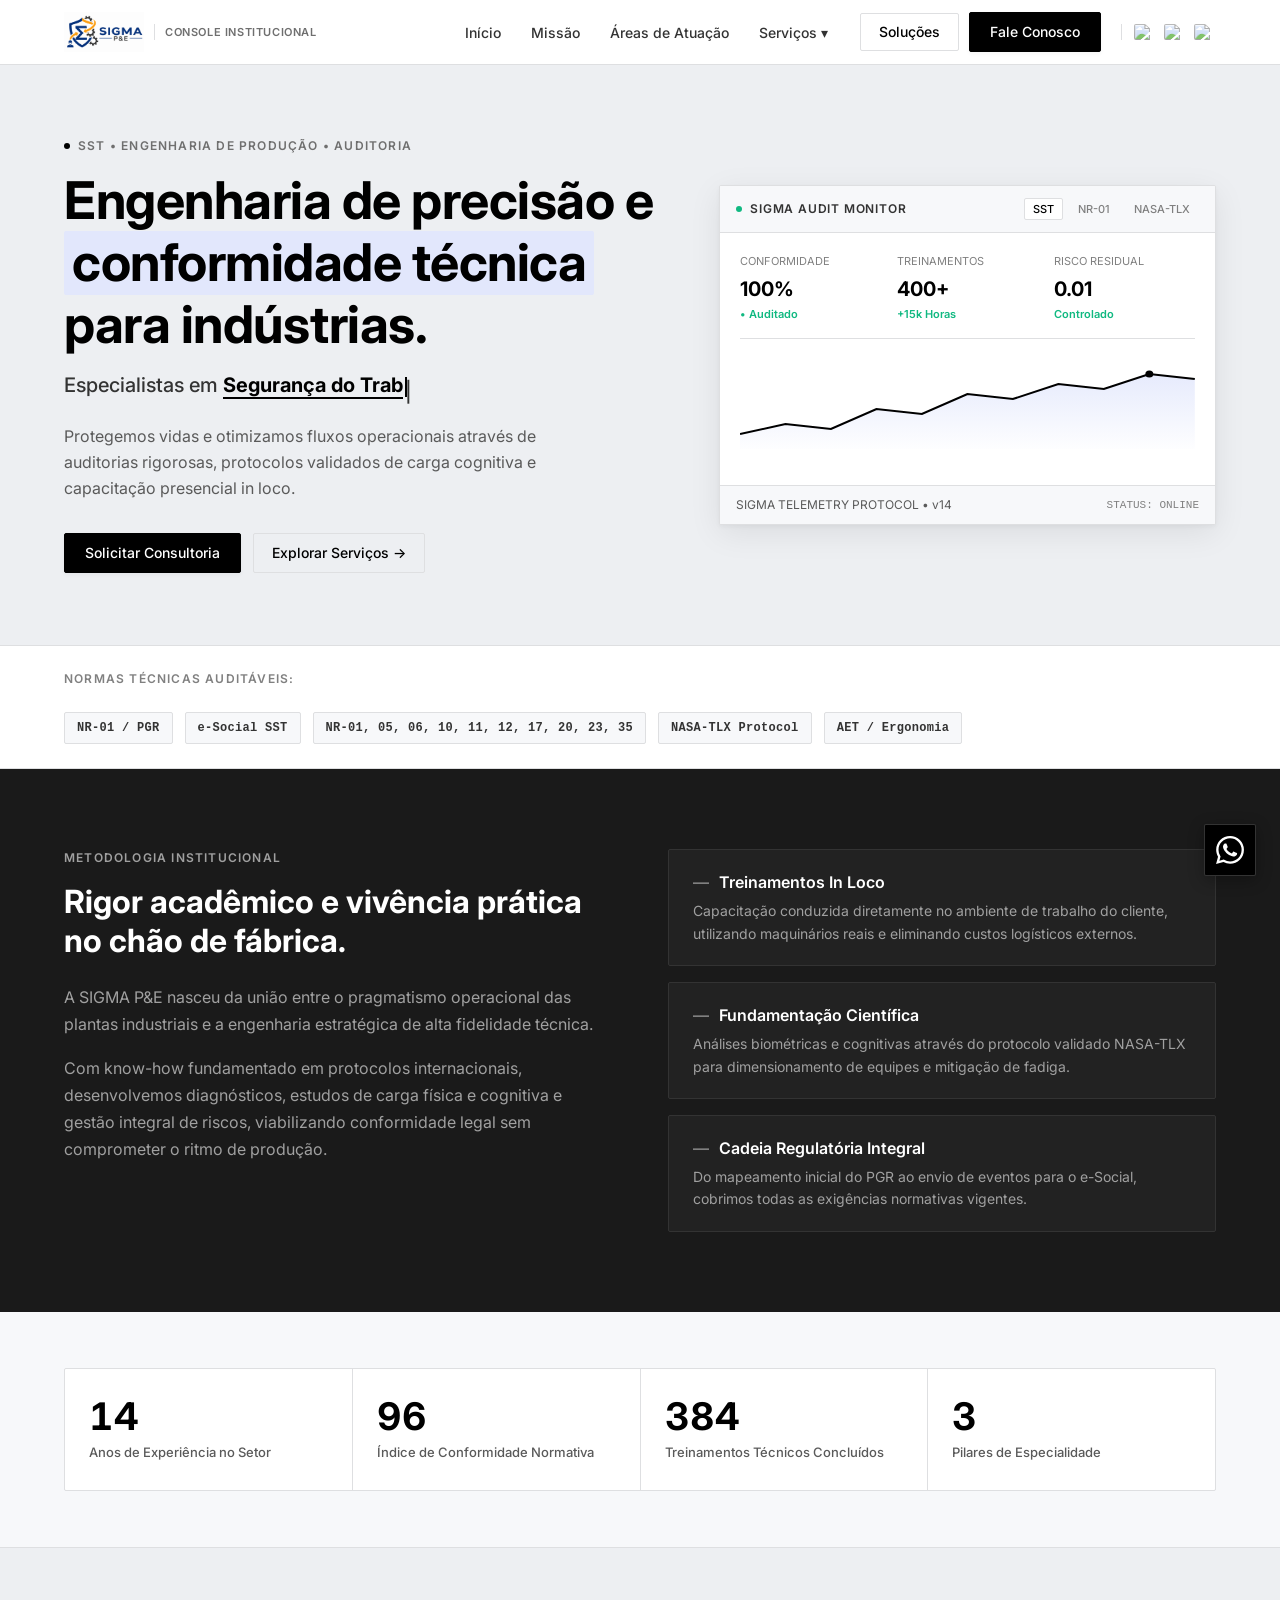
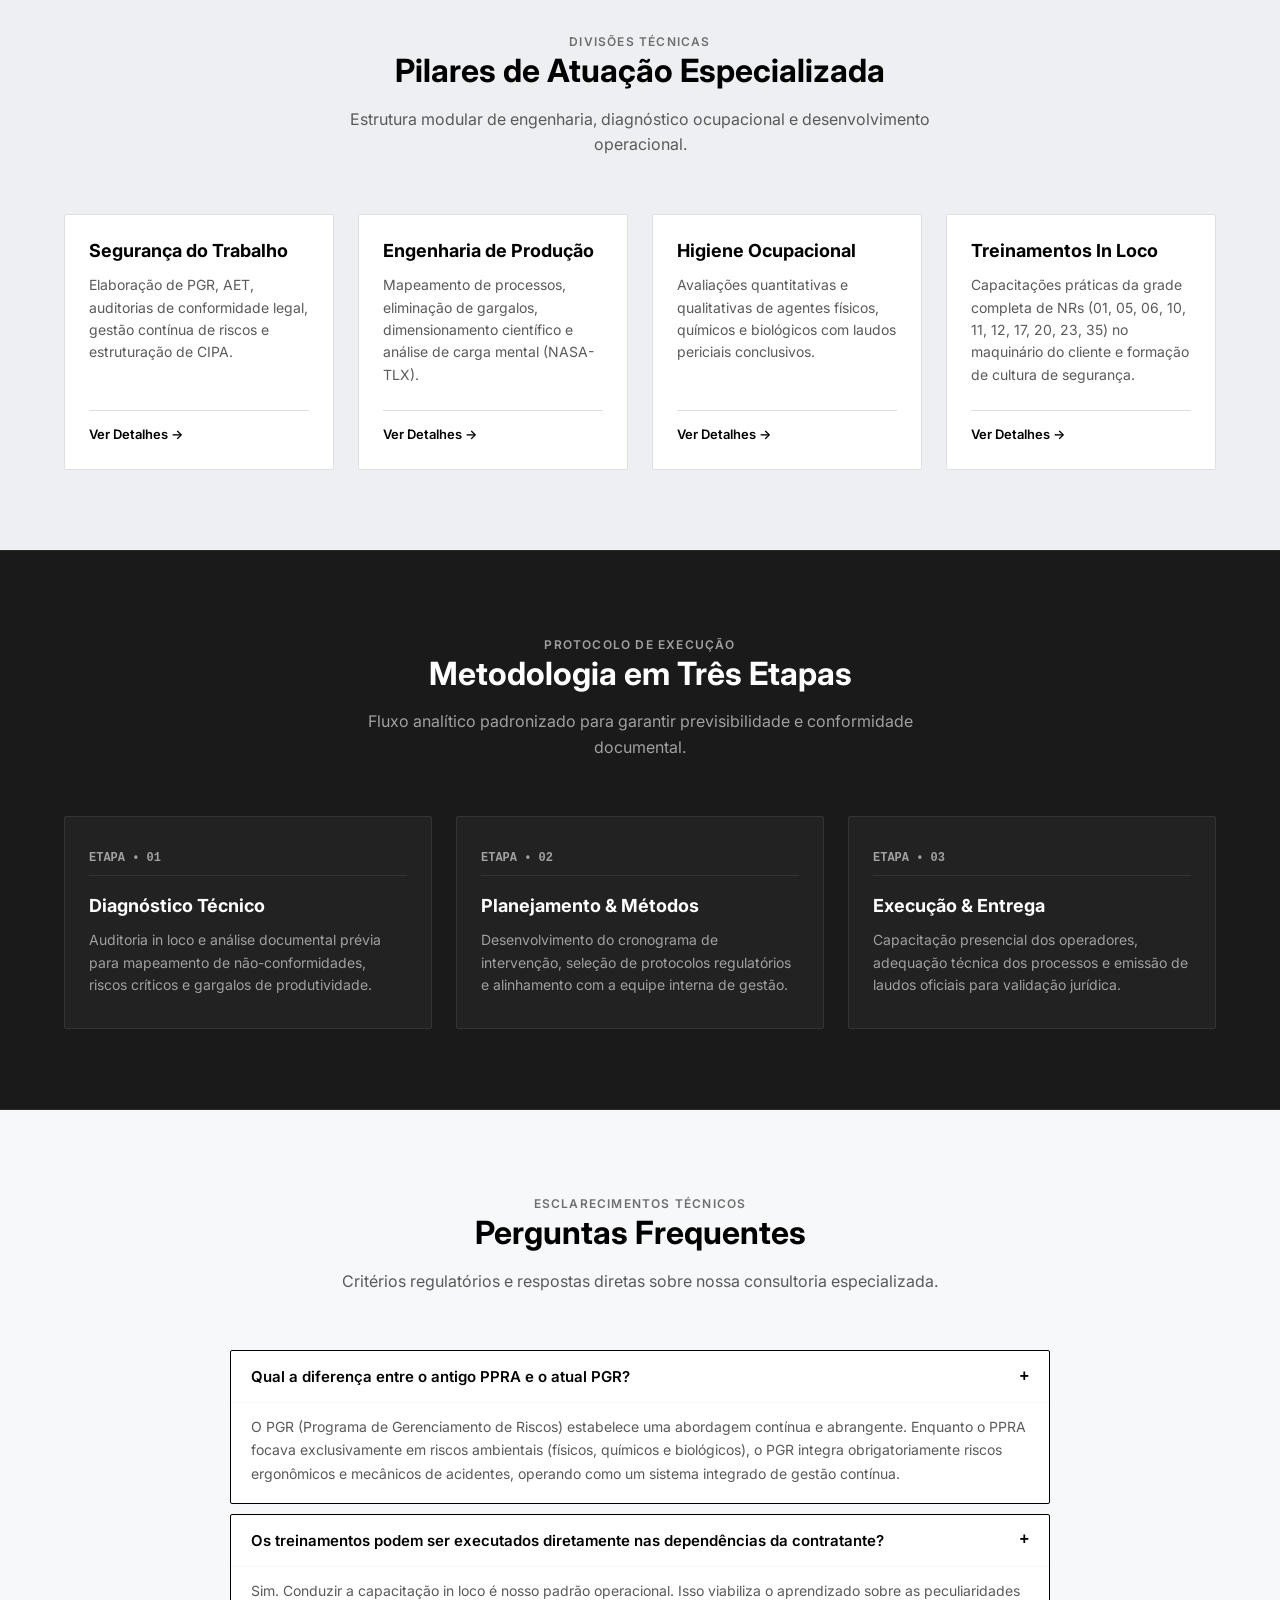
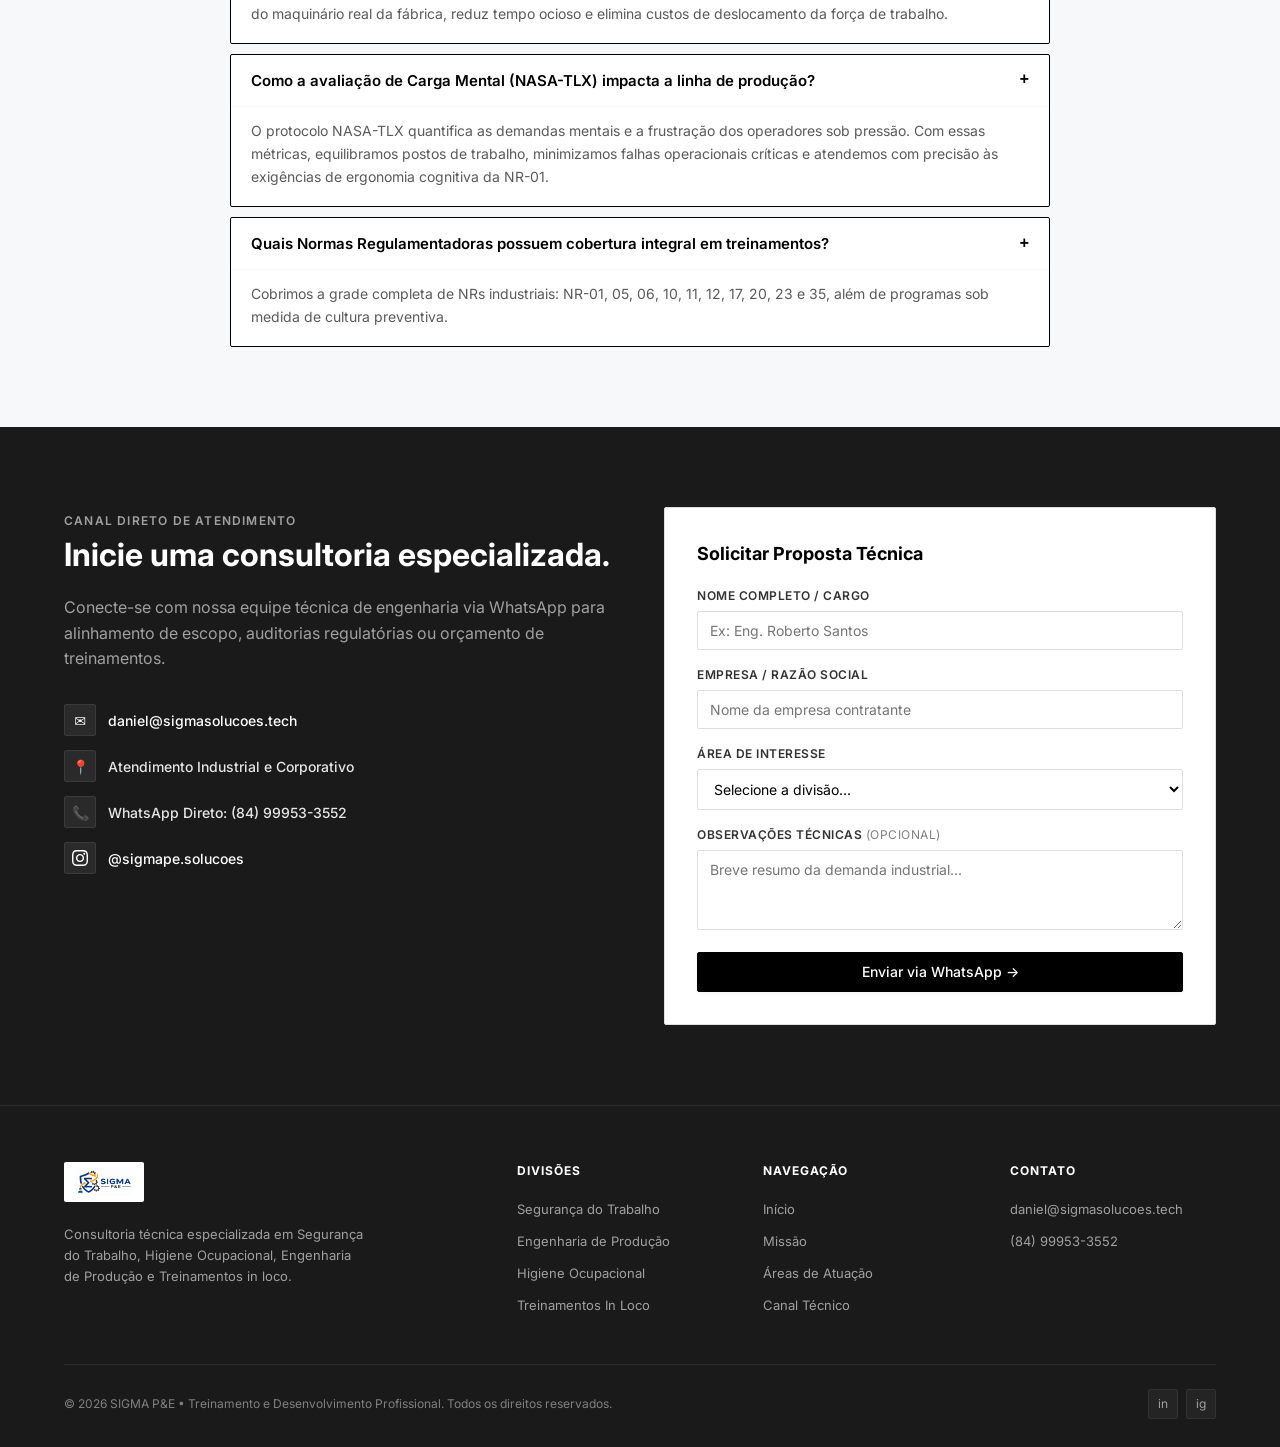
==== commit e67010c5: "padroniza ordem crescente das NRs e atualiza badges normativos" ====
--- a/index.html
+++ b/index.html
@@ -132,7 +132,7 @@
                 <div class="normative-badges">
                     <span class="normative-item">NR-01 / PGR</span>
                     <span class="normative-item">e-Social SST</span>
-                    <span class="normative-item">NR-10, 11, 12, 35</span>
+                    <span class="normative-item">NR-01, 05, 06, 10, 11, 12, 17, 20, 23, 35</span>
                     <span class="normative-item">NASA-TLX Protocol</span>
                     <span class="normative-item">AET / Ergonomia</span>
                 </div>
@@ -201,7 +201,6 @@
                     <a href="servicos/seguranca-do-trabalho.html" class="card-pilar-link reveal" style="transition-delay: 0.05s;">
                         <div class="glassnode-card">
                             <div>
-                                <div class="card-top-tag">DIV &bull; 01</div>
                                 <h3 class="card-title">Segurança do Trabalho</h3>
                                 <p class="card-desc">Elaboração de PGR, AET, auditorias de conformidade legal, gestão contínua de riscos e estruturação de CIPA.</p>
                             </div>
@@ -212,7 +211,6 @@
                     <a href="servicos/engenharia-de-producao.html" class="card-pilar-link reveal" style="transition-delay: 0.1s;">
                         <div class="glassnode-card">
                             <div>
-                                <div class="card-top-tag">DIV &bull; 02</div>
                                 <h3 class="card-title">Engenharia de Produção</h3>
                                 <p class="card-desc">Mapeamento de processos, eliminação de gargalos, dimensionamento científico e análise de carga mental (NASA-TLX).</p>
                             </div>
@@ -223,7 +221,6 @@
                     <a href="servicos/higiene-ocupacional.html" class="card-pilar-link reveal" style="transition-delay: 0.15s;">
                         <div class="glassnode-card">
                             <div>
-                                <div class="card-top-tag">DIV &bull; 03</div>
                                 <h3 class="card-title">Higiene Ocupacional</h3>
                                 <p class="card-desc">Avaliações quantitativas e qualitativas de agentes físicos, químicos e biológicos com laudos periciais conclusivos.</p>
                             </div>
@@ -234,9 +231,8 @@
                     <a href="servicos/treinamentos.html" class="card-pilar-link reveal" style="transition-delay: 0.2s;">
                         <div class="glassnode-card">
                             <div>
-                                <div class="card-top-tag">DIV &bull; 04</div>
                                 <h3 class="card-title">Treinamentos In Loco</h3>
-                                <p class="card-desc">Capacitações práticas das principais NRs (10, 11, 12, 35) no maquinário do cliente e formação de cultura de segurança.</p>
+                                <p class="card-desc">Capacitações práticas da grade completa de NRs (01, 05, 06, 10, 11, 12, 17, 20, 23, 35) no maquinário do cliente e formação de cultura de segurança.</p>
                             </div>
                             <span class="card-action-link">Ver Detalhes →</span>
                         </div>
@@ -322,7 +318,7 @@
                         </button>
                         <div class="faq-answer" role="region">
                             <div class="faq-answer-inner">
-                                <p>Cobrimos as NRs essenciais do setor produtivo: NR-05 (CIPA), NR-10 (Eletricidade), NR-11 (Movimentação e Transporte de Cargas), NR-12 (Máquinas e Equipamentos), NR-23 (Proteção contra Incêndios) e NR-35 (Trabalho em Altura), além de programas sob medida de cultura preventiva.</p>
+                                <p>Cobrimos a grade completa de NRs industriais: NR-01, 05, 06, 10, 11, 12, 17, 20, 23 e 35, além de programas sob medida de cultura preventiva.</p>
                             </div>
                         </div>
                     </div>
@@ -344,7 +340,7 @@
                         </li>
                         <li>
                             <span class="detail-icon">&#128205;</span>
-                            <span>Atendimento Industrial e Corporativo &bull; Nordeste</span>
+                            <span>Atendimento Industrial e Corporativo</span>
                         </li>
                         <li>
                             <span class="detail-icon">&#128222;</span>
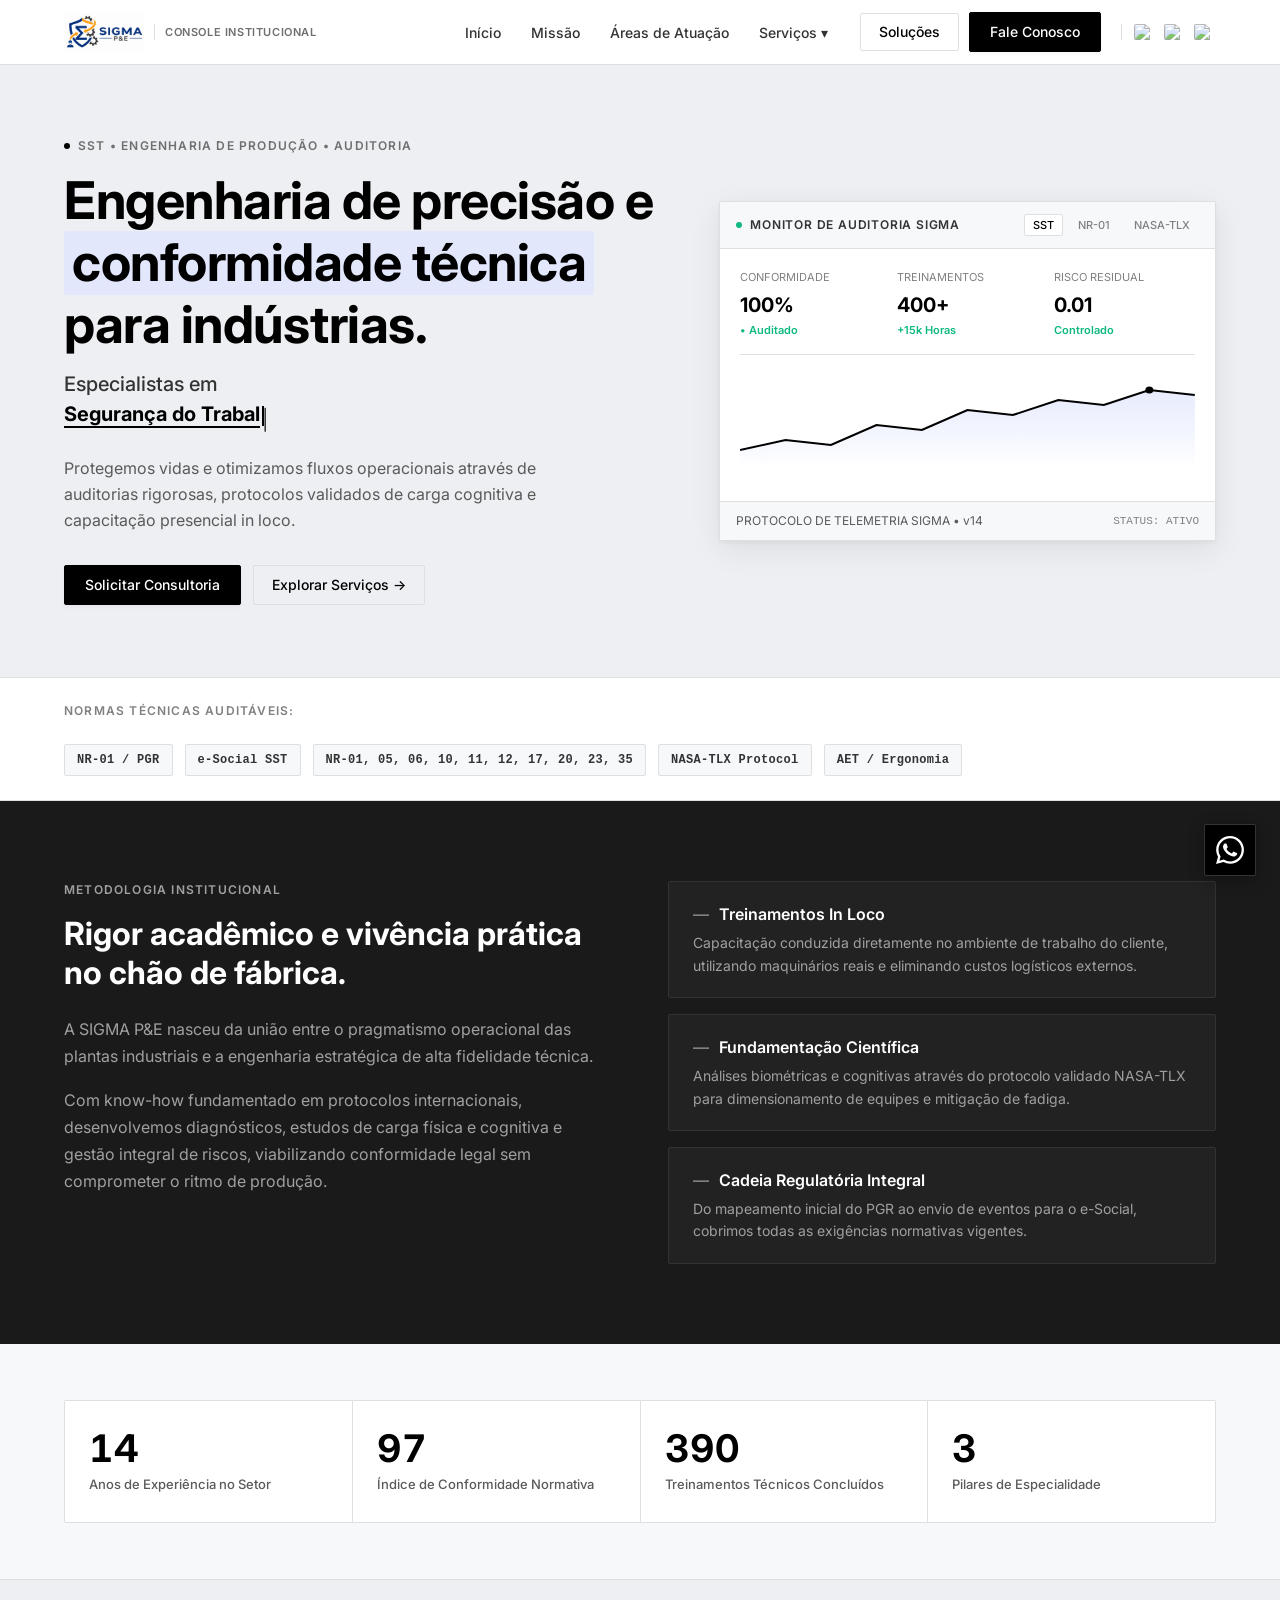
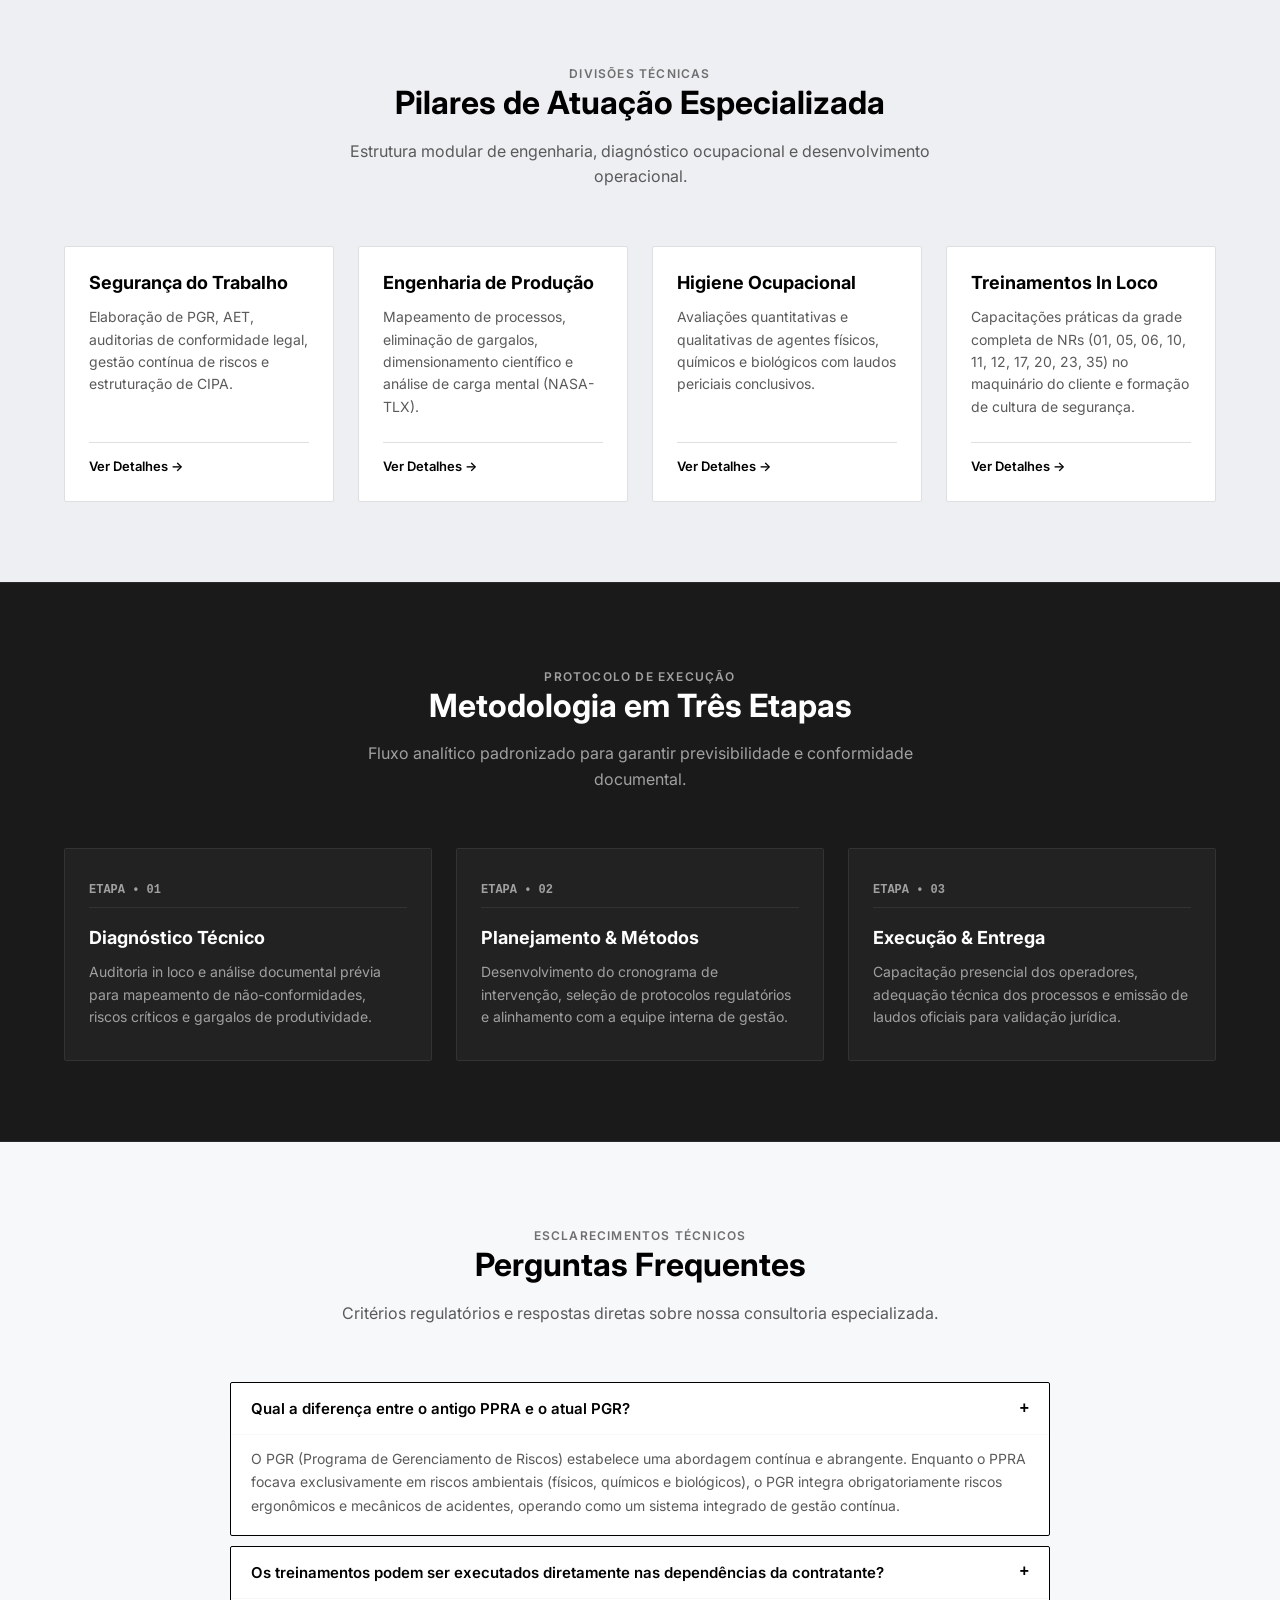
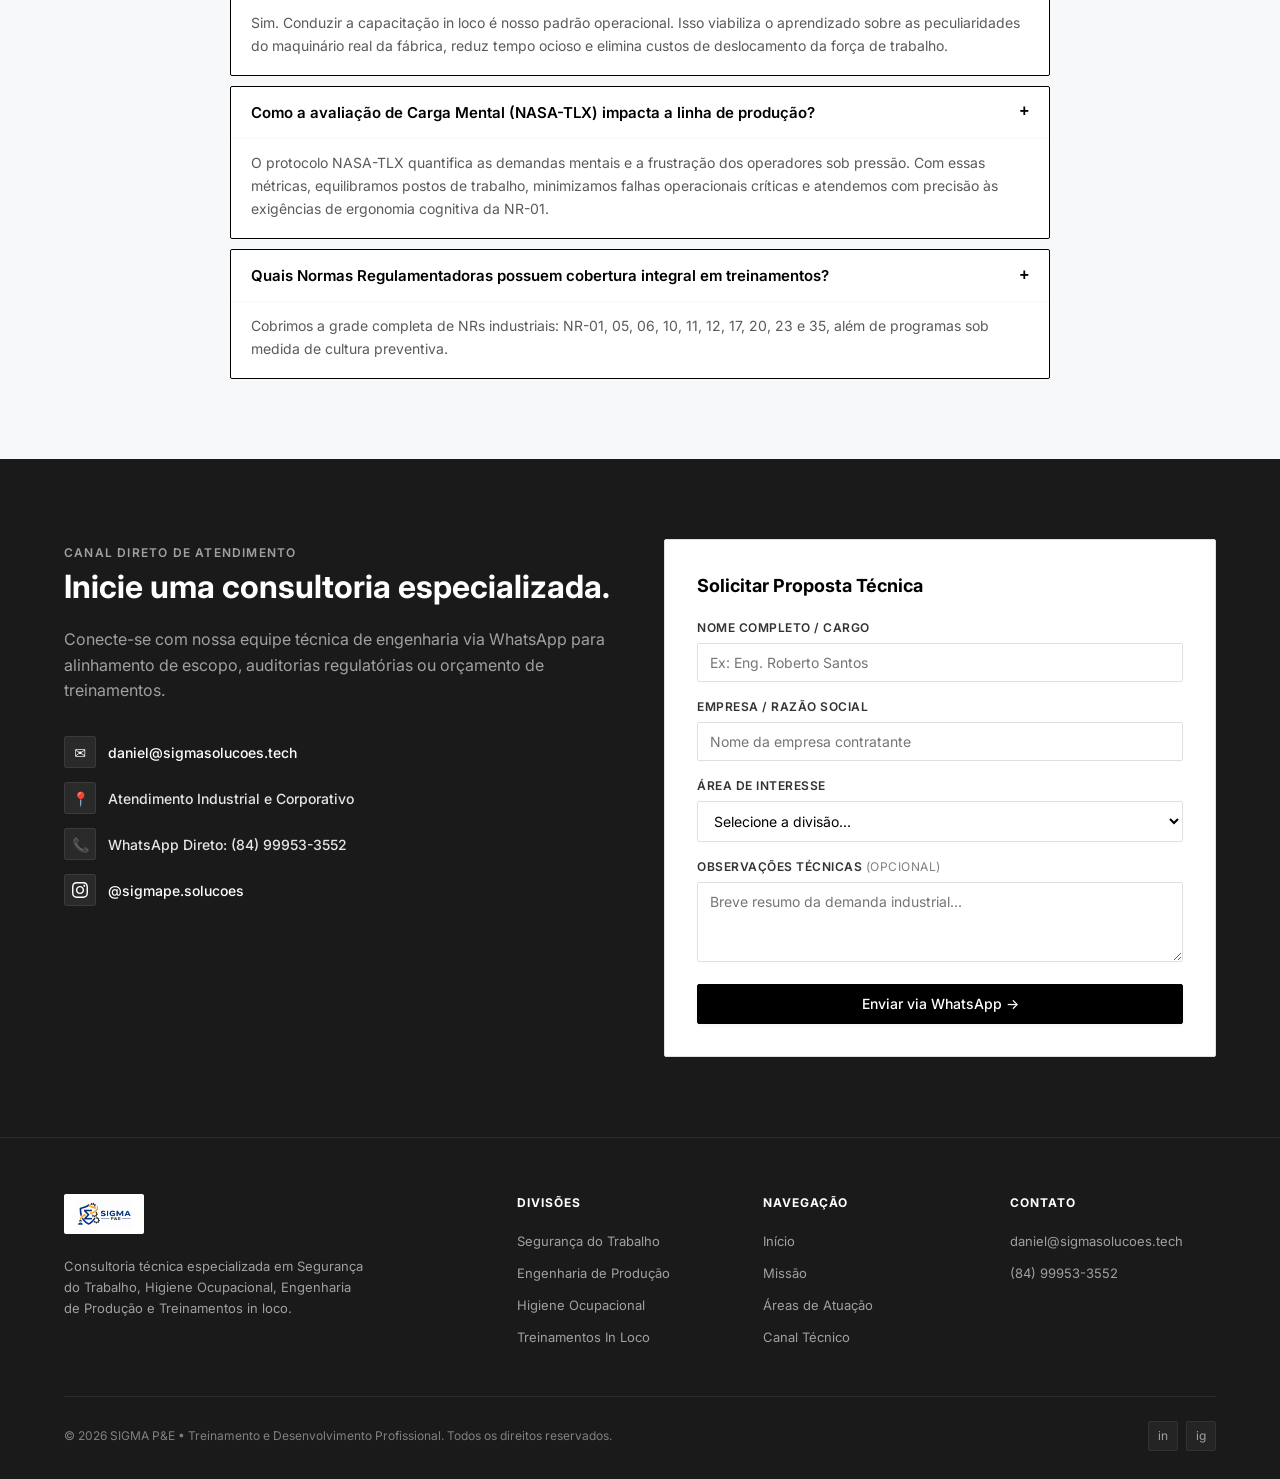
==== commit c1bb86bf: "elimina salto vertical na animacao typewriter do hero" ====
--- a/index.html
+++ b/index.html
@@ -38,6 +38,9 @@
                                 <li><a href="servicos/treinamentos.html" role="menuitem">Treinamentos In Loco <span class="menu-code">NRs</span></a></li>
                             </ul>
                         </li>
+                        <li class="nav-menu-cta">
+                            <a href="#contato" class="btn-primary-filled">Fale Conosco</a>
+                        </li>
                     </ul>
                 </nav>
                 <div class="nav-actions">
@@ -63,7 +66,10 @@
                     <span class="hero-pretitle">SST &bull; ENGENHARIA DE PRODUÇÃO &bull; AUDITORIA</span>
                     <h1>Engenharia de precisão e <span class="glacier-highlight">conformidade técnica</span> para indústrias.</h1>
                     <div class="hero-typewriter-wrapper">
-                        Especialistas em <strong id="typewriter" class="typewriter-word"></strong><span class="cursor" aria-hidden="true">|</span>
+                        <span class="typewriter-prefix">Especialistas em</span>
+                        <span class="typewriter-dynamic">
+                            <strong id="typewriter" class="typewriter-word"></strong><span class="cursor" aria-hidden="true">|</span>
+                        </span>
                     </div>
                     <p class="hero-lead">Protegemos vidas e otimizamos fluxos operacionais através de auditorias rigorosas, protocolos validados de carga cognitiva e capacitação presencial in loco.</p>
                     <div class="hero-cta-group">
@@ -77,7 +83,7 @@
                     <div class="widget-header">
                         <div class="widget-title">
                             <span class="widget-live-dot"></span>
-                            SIGMA AUDIT MONITOR
+                            MONITOR DE AUDITORIA SIGMA
                         </div>
                         <div class="widget-tabs">
                             <span class="widget-tab active">SST</span>
@@ -118,8 +124,8 @@
                         </div>
                     </div>
                     <div class="widget-footer">
-                        <span>SIGMA TELEMETRY PROTOCOL &bull; v14</span>
-                        <span class="widget-footer-status">STATUS: ONLINE</span>
+                        <span>PROTOCOLO DE TELEMETRIA SIGMA &bull; v14</span>
+                        <span class="widget-footer-status">STATUS: ATIVO</span>
                     </div>
                 </div>
             </div>
--- a/assets/css/style.css
+++ b/assets/css/style.css
@@ -277,6 +277,11 @@
     gap: 10px;
 }
 
+/* Mobile CTA inside nav-menu (hidden on desktop) */
+.nav-menu-cta {
+    display: none;
+}
+
 /* Language Switcher */
 .language-switcher {
     display: flex;
@@ -441,11 +446,22 @@
 }
 
 .hero-typewriter-wrapper {
+    margin-bottom: var(--spacing-24);
+    display: flex;
+    flex-direction: column;
+    gap: 2px;
+}
+.typewriter-prefix {
     font-size: var(--text-subheading);
+    line-height: var(--leading-subheading);
     font-weight: 500;
     color: var(--color-graphite);
-    margin-bottom: var(--spacing-24);
-    min-height: 28px;
+}
+.typewriter-dynamic {
+    display: block;
+    font-size: var(--text-subheading);
+    line-height: var(--leading-subheading);
+    min-height: 32px;
 }
 .typewriter-word {
     font-weight: 700;
@@ -519,6 +535,7 @@
     padding: 2px 8px;
     border-radius: var(--radius-sm);
     border: 1px solid transparent;
+    white-space: nowrap;
 }
 .widget-tab.active {
     background: var(--color-white);
@@ -1417,23 +1434,70 @@
     .footer-grid { grid-template-columns: 1fr 1fr; }
 }
 
-@media (max-width: 768px) {
-    .menu-toggle { display: flex; }
+@media (max-width: 992px) {
+    /* Header Container & Brand Isolation */
+    .header-container {
+        padding: 0 16px;
+    }
+    .logo-badge {
+        display: none !important;
+    }
+    .logo-img {
+        max-height: 38px;
+    }
+
+    /* Top Nav Actions (hidden from fixed top bar on mobile) */
+    .nav-actions {
+        display: none !important;
+    }
+
+    /* Compact Header Right & Language Switcher */
+    .header-right {
+        gap: 10px;
+    }
+    .language-switcher {
+        padding-left: 10px;
+        gap: 6px;
+    }
+
+    /* Hamburger Toggle Button (40x40px, non-shrinking, no right edge cut) */
+    .menu-toggle {
+        display: flex;
+        width: 40px;
+        height: 40px;
+        min-width: 40px;
+        flex-shrink: 0;
+        font-size: 20px;
+        align-items: center;
+        justify-content: center;
+        background: var(--color-white);
+        border: 1px solid var(--color-mist);
+        border-radius: var(--radius-sm);
+        cursor: pointer;
+        color: var(--color-pure-black);
+        padding: 0;
+    }
+
+    /* Mobile Drawer Menu (Exact 64px top alignment) */
     .nav-menu {
         position: fixed;
         top: 64px;
         left: 0;
         right: 0;
+        width: 100%;
         background: var(--color-white);
         border-bottom: 1px solid var(--color-mist);
-        box-shadow: 0 8px 24px rgba(0, 0, 0, 0.1);
-        padding: 16px 24px;
+        box-shadow: 0 8px 24px rgba(0, 0, 0, 0.08);
+        padding: 16px 20px 24px;
         display: none;
         flex-direction: column;
         max-height: calc(100vh - 64px);
         overflow-y: auto;
-    }
-    .nav-menu.active { display: flex; }
+        z-index: 999;
+    }
+    .nav-menu.active {
+        display: flex;
+    }
     .nav-menu > ul {
         flex-direction: column;
         align-items: stretch;
@@ -1443,17 +1507,40 @@
     .nav-menu a {
         padding: 10px 14px;
         width: 100%;
-    }
+        font-size: 14px;
+    }
+
+    /* Prominent Action Button inside Drawer */
+    .nav-menu-cta {
+        display: block;
+        margin-top: 12px;
+        padding-top: 12px;
+        border-top: 1px solid var(--color-mist);
+        width: 100%;
+    }
+    .nav-menu-cta .btn-primary-filled,
+    .nav-menu-cta .btn-primary,
+    .nav-menu .btn-primary {
+        width: 100%;
+        text-align: center;
+        justify-content: center;
+        padding: 12px 16px;
+    }
+
+    /* Dropdown inside Mobile Drawer */
     ul.dropdown-menu {
         position: static;
         box-shadow: none;
         background: var(--color-paper);
-        margin-left: 12px;
-        margin-top: 4px;
-        opacity: 1;
-        visibility: visible;
-    }
-
+        border: 1px solid var(--color-mist);
+        margin-left: 0;
+        margin-top: 6px;
+        padding: 6px;
+        width: 100%;
+    }
+}
+
+@media (max-width: 768px) {
     .hero-editorial h1 { font-size: 34px; }
     .pilares-grid { grid-template-columns: 1fr; }
     .process-grid { grid-template-columns: 1fr; }
@@ -1462,3 +1549,24 @@
     .footer-grid { grid-template-columns: 1fr; }
     .footer-bottom { flex-direction: column; gap: 12px; text-align: center; }
 }
+
+@media (max-width: 576px) {
+    .typewriter-prefix {
+        font-size: 18px;
+        line-height: 1.4;
+    }
+    .typewriter-dynamic {
+        font-size: 18px;
+        line-height: 1.4;
+        min-height: 28px;
+    }
+    .widget-header {
+        flex-direction: column;
+        align-items: flex-start;
+        gap: 10px;
+    }
+    .widget-footer {
+        flex-wrap: wrap;
+        gap: 6px;
+    }
+}
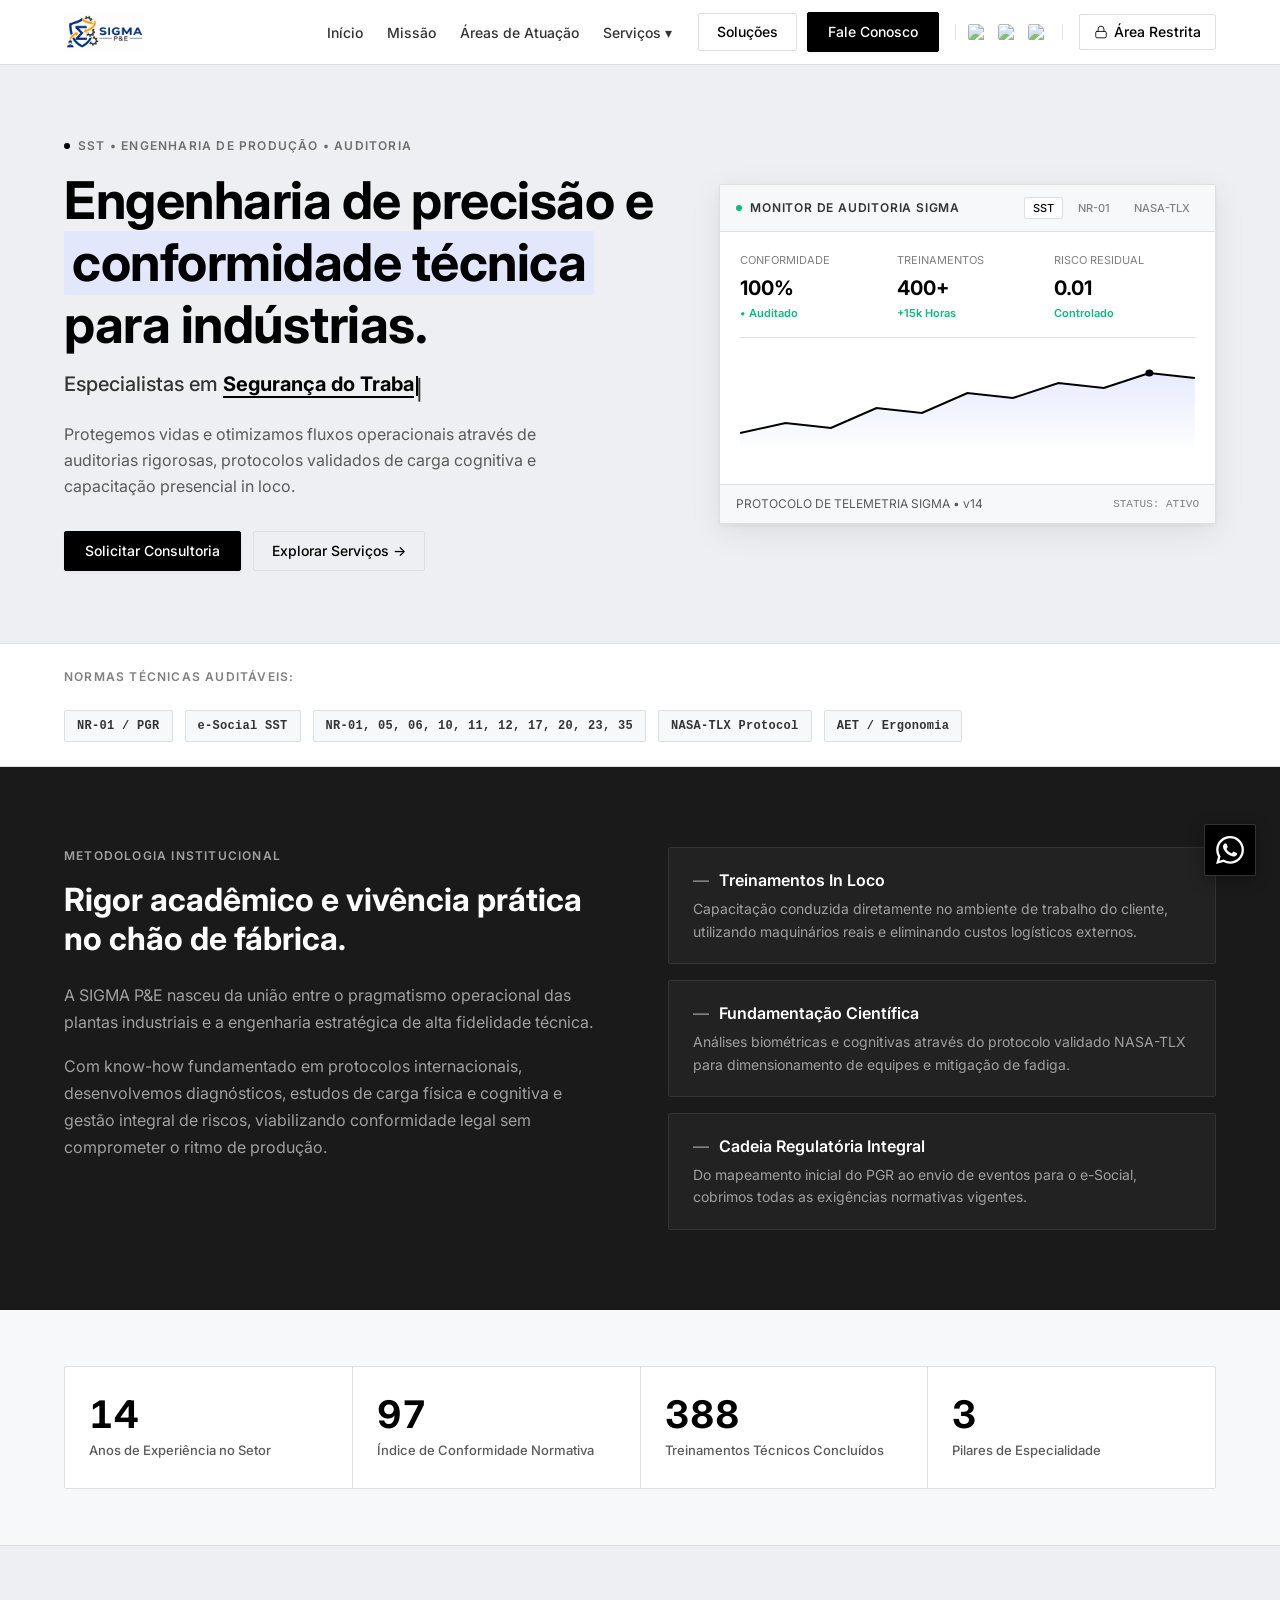
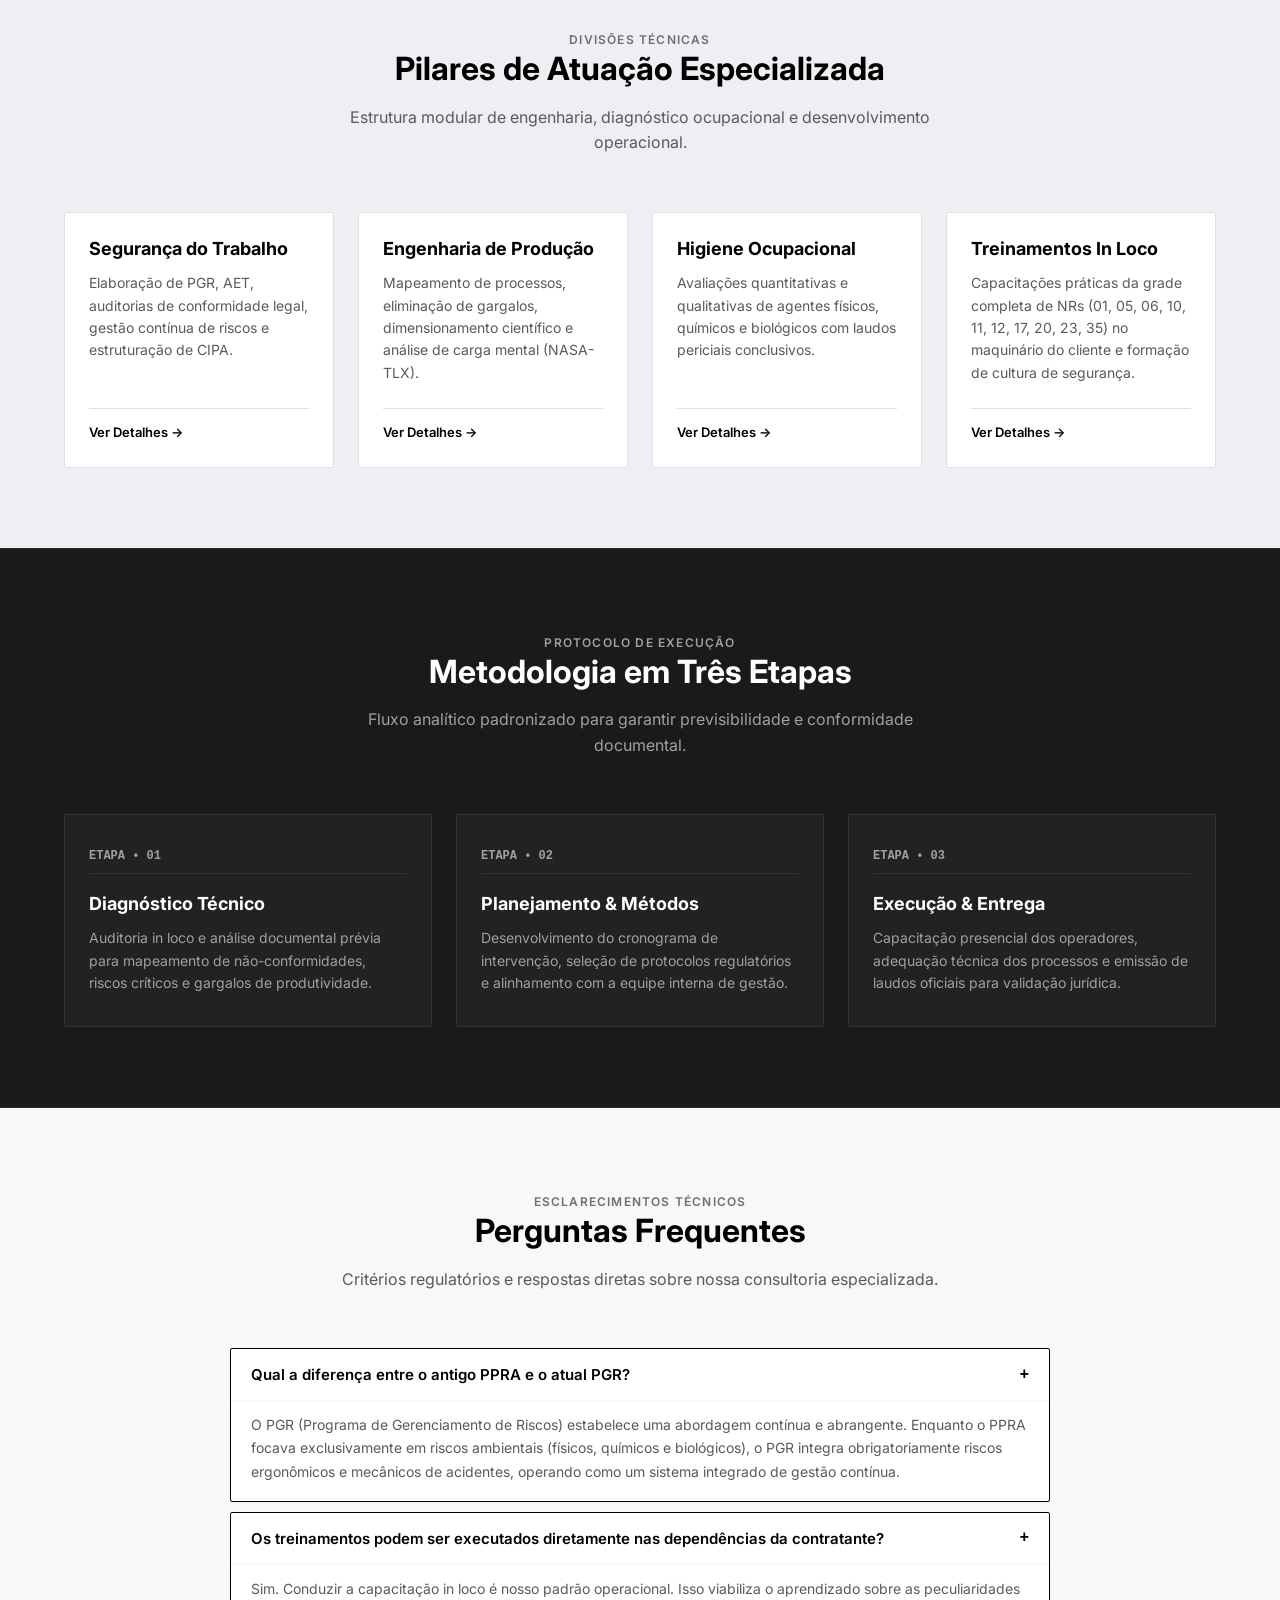
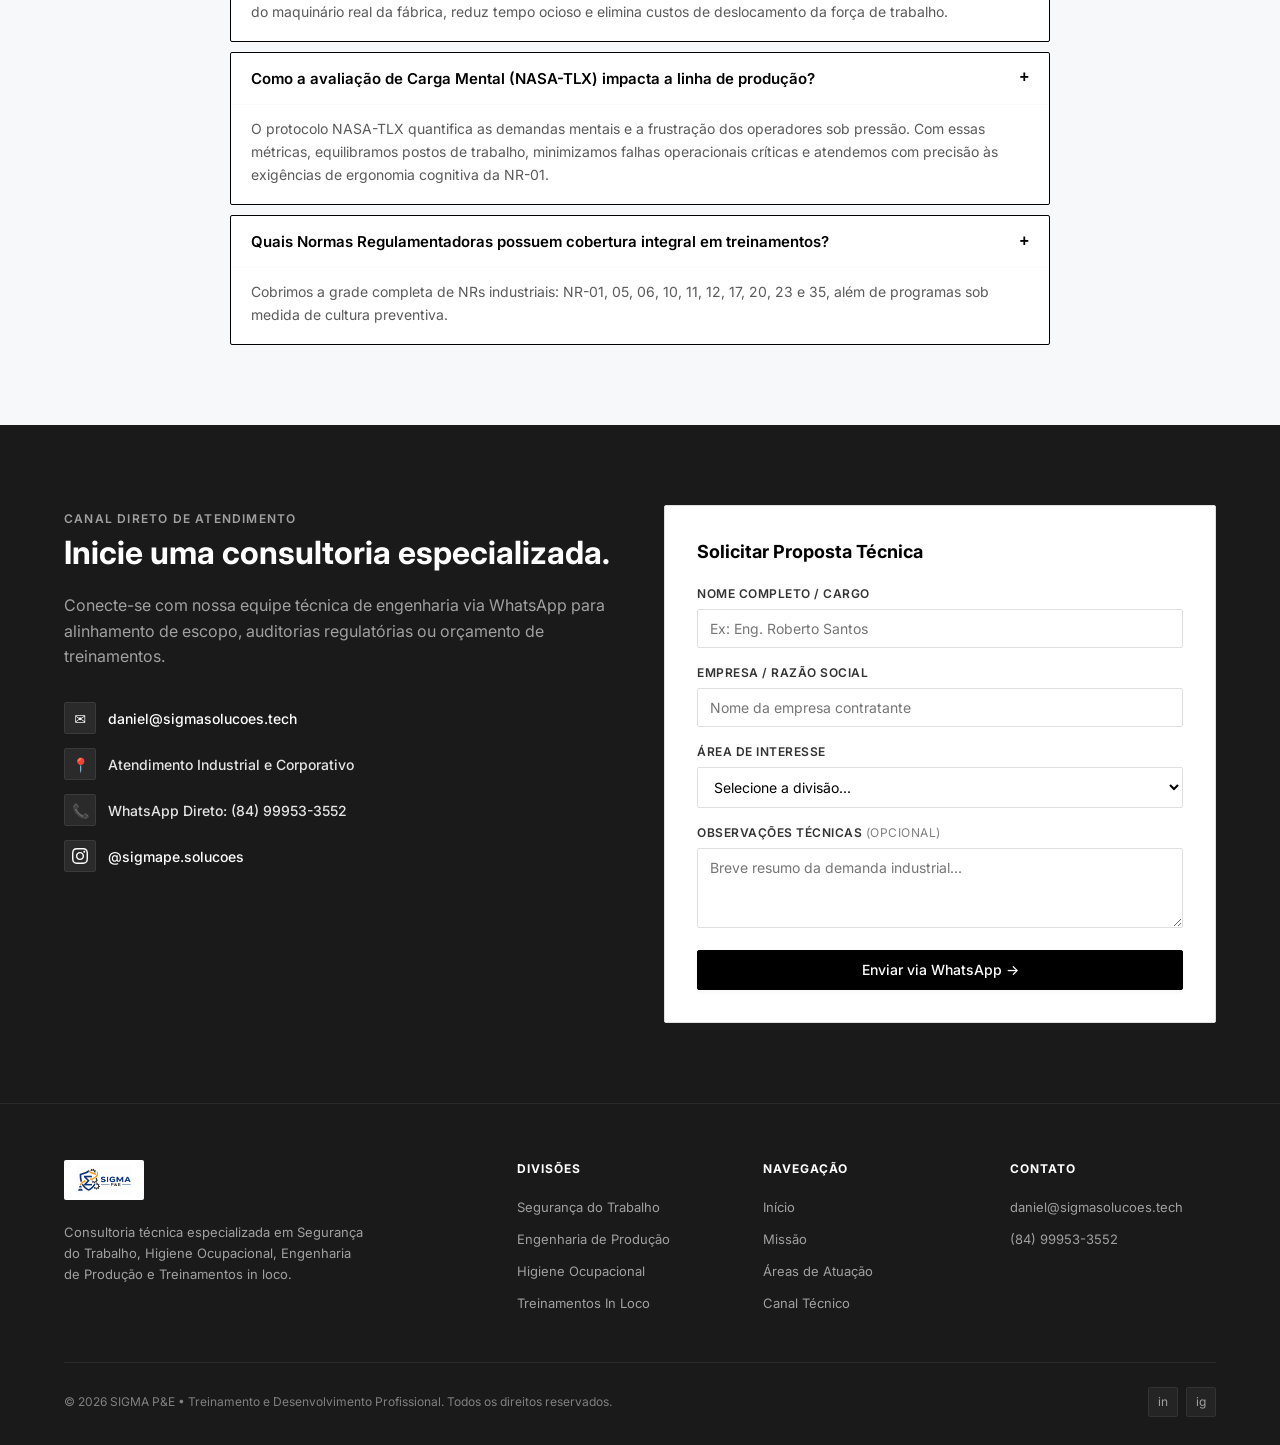
==== commit 83b44d24: "fix: remove badge institucional e alinha links do menu superior desktop" ====
--- a/index.html
+++ b/index.html
@@ -21,7 +21,6 @@
         <div class="container header-container">
             <a href="index.html" class="logo-link" aria-label="SIGMA P&E - Página inicial">
                 <img src="assets/img/logo/logo.png" alt="SIGMA P&amp;E Logo" class="logo-img" loading="eager">
-                <span class="logo-badge">Console Institucional</span>
             </a>
             <div class="header-right">
                 <nav class="nav-menu" id="nav-menu" role="navigation" aria-label="Menu principal">
@@ -40,6 +39,10 @@
                         </li>
                         <li class="nav-menu-cta">
                             <a href="#contato" class="btn-primary-filled">Fale Conosco</a>
+                            <a href="https://sigma-treinamentos.lovable.app/login" target="_blank" rel="noopener noreferrer" class="btn-portal-drawer">
+                                <svg width="14" height="14" viewBox="0 0 24 24" fill="none" stroke="currentColor" stroke-width="1.5" stroke-linecap="round" stroke-linejoin="round" aria-hidden="true"><rect x="3" y="11" width="18" height="11" rx="2" ry="2"></rect><path d="M7 11V7a5 5 0 0 1 10 0v4"></path></svg>
+                                <span>Área Restrita</span>
+                            </a>
                         </li>
                     </ul>
                 </nav>
@@ -52,6 +55,10 @@
                     <a href="en/index.html" title="English" class="flag-icon"><img src="https://flagcdn.com/w40/us.png" alt="EN" style="width: 22px; height: 16px; object-fit: cover; border-radius: 2px;"></a>
                     <a href="es/index.html" title="Español" class="flag-icon"><img src="https://flagcdn.com/w40/es.png" alt="ES" style="width: 22px; height: 16px; object-fit: cover; border-radius: 2px;"></a>
                 </div>
+                <a href="https://sigma-treinamentos.lovable.app/login" target="_blank" rel="noopener noreferrer" class="btn-header-portal">
+                    <svg width="14" height="14" viewBox="0 0 24 24" fill="none" stroke="currentColor" stroke-width="1.5" stroke-linecap="round" stroke-linejoin="round" aria-hidden="true"><rect x="3" y="11" width="18" height="11" rx="2" ry="2"></rect><path d="M7 11V7a5 5 0 0 1 10 0v4"></path></svg>
+                    <span>Área Restrita</span>
+                </a>
                 <button class="menu-toggle" aria-label="Abrir menu" aria-expanded="false" aria-controls="nav-menu">&#9776;</button>
             </div>
         </div>
@@ -66,10 +73,7 @@
                     <span class="hero-pretitle">SST &bull; ENGENHARIA DE PRODUÇÃO &bull; AUDITORIA</span>
                     <h1>Engenharia de precisão e <span class="glacier-highlight">conformidade técnica</span> para indústrias.</h1>
                     <div class="hero-typewriter-wrapper">
-                        <span class="typewriter-prefix">Especialistas em</span>
-                        <span class="typewriter-dynamic">
-                            <strong id="typewriter" class="typewriter-word"></strong><span class="cursor" aria-hidden="true">|</span>
-                        </span>
+                        Especialistas em <strong id="typewriter" class="typewriter-word"></strong><span class="cursor" aria-hidden="true">|</span>
                     </div>
                     <p class="hero-lead">Protegemos vidas e otimizamos fluxos operacionais através de auditorias rigorosas, protocolos validados de carga cognitiva e capacitação presencial in loco.</p>
                     <div class="hero-cta-group">
--- a/assets/css/style.css
+++ b/assets/css/style.css
@@ -184,35 +184,28 @@
     width: auto;
     object-fit: contain;
 }
-.logo-badge {
-    font-size: 11px;
-    font-weight: 600;
-    color: var(--color-badge-slate);
-    text-transform: uppercase;
-    letter-spacing: 0.6px;
-    border-left: 1px solid var(--color-mist);
-    padding-left: 10px;
-}
-
 .header-right {
     display: flex;
     align-items: center;
-    gap: 20px;
+    gap: 16px;
 }
 
 .nav-menu > ul {
     display: flex;
     list-style: none;
     align-items: center;
-    gap: 6px;
+    gap: 4px;
 }
 .nav-menu a {
     color: var(--color-graphite);
     font-weight: 500;
     font-size: 14px;
-    padding: 8px 12px;
+    padding: 8px 10px;
     border-radius: var(--radius-sm);
     transition: var(--transition);
+    white-space: nowrap;
+    display: inline-flex;
+    align-items: center;
 }
 .nav-menu a:hover:not(.btn-primary-filled):not(.btn-primary):not(.btn-ghost) {
     color: var(--color-pure-black);
@@ -230,6 +223,7 @@
     align-items: center;
     gap: 4px;
     cursor: pointer;
+    white-space: nowrap;
 }
 ul.dropdown-menu {
     display: none !important;
@@ -288,7 +282,9 @@
     gap: 8px;
     align-items: center;
     padding-left: 12px;
+    padding-right: 12px;
     border-left: 1px solid var(--color-mist);
+    border-right: 1px solid var(--color-mist);
 }
 .language-switcher .flag-icon {
     display: flex;
@@ -298,6 +294,33 @@
 }
 .language-switcher .flag-icon:hover {
     opacity: 1;
+}
+
+/* Desktop Client Portal Button (Glassnode Ghost Outline) */
+.btn-header-portal {
+    display: inline-flex;
+    align-items: center;
+    gap: 6px;
+    background: var(--color-white);
+    border: 1px solid var(--color-mist);
+    border-radius: var(--radius-sm);
+    color: var(--color-pure-black);
+    font-family: var(--font-inter);
+    font-size: 14px;
+    font-weight: 500;
+    padding: 8px 14px;
+    white-space: nowrap;
+    text-decoration: none;
+    line-height: 1.3;
+    transition: var(--transition);
+}
+.btn-header-portal:hover {
+    background: var(--color-paper);
+    border-color: var(--color-pure-black);
+    color: var(--color-pure-black);
+}
+.mobile-portal-item {
+    display: none;
 }
 
 /* Mobile Toggle */
@@ -446,22 +469,12 @@
 }
 
 .hero-typewriter-wrapper {
-    margin-bottom: var(--spacing-24);
-    display: flex;
-    flex-direction: column;
-    gap: 2px;
-}
-.typewriter-prefix {
     font-size: var(--text-subheading);
     line-height: var(--leading-subheading);
     font-weight: 500;
     color: var(--color-graphite);
-}
-.typewriter-dynamic {
-    display: block;
-    font-size: var(--text-subheading);
-    line-height: var(--leading-subheading);
-    min-height: 32px;
+    margin-bottom: var(--spacing-24);
+    min-height: 28px;
 }
 .typewriter-word {
     font-weight: 700;
@@ -1434,14 +1447,45 @@
     .footer-grid { grid-template-columns: 1fr 1fr; }
 }
 
+@media (min-width: 993px) and (max-width: 1200px) {
+    .header-right {
+        gap: 12px;
+    }
+    .nav-menu > ul {
+        gap: 2px;
+    }
+    .nav-menu a {
+        padding: 6px 8px;
+        font-size: 13px;
+    }
+    .nav-actions {
+        gap: 6px;
+    }
+    .nav-actions a {
+        padding: 6px 10px;
+        font-size: 13px;
+    }
+    .btn-header-portal {
+        padding: 6px 10px;
+        font-size: 13px;
+        gap: 5px;
+    }
+    .language-switcher {
+        padding-left: 8px;
+        padding-right: 8px;
+        gap: 6px;
+    }
+}
+
 @media (max-width: 992px) {
+    .hero-typewriter-wrapper {
+        min-height: 52px;
+    }
+
     /* Header Container & Brand Isolation */
     .header-container {
         padding: 0 16px;
     }
-    .logo-badge {
-        display: none !important;
-    }
     .logo-img {
         max-height: 38px;
     }
@@ -1450,6 +1494,9 @@
     .nav-actions {
         display: none !important;
     }
+    .btn-header-portal {
+        display: none !important;
+    }
 
     /* Compact Header Right & Language Switcher */
     .header-right {
@@ -1457,6 +1504,8 @@
     }
     .language-switcher {
         padding-left: 10px;
+        padding-right: 0;
+        border-right: none;
         gap: 6px;
     }
 
@@ -1512,7 +1561,9 @@
 
     /* Prominent Action Button inside Drawer */
     .nav-menu-cta {
-        display: block;
+        display: flex;
+        flex-direction: column;
+        gap: 8px;
         margin-top: 12px;
         padding-top: 12px;
         border-top: 1px solid var(--color-mist);
@@ -1525,6 +1576,40 @@
         text-align: center;
         justify-content: center;
         padding: 12px 16px;
+    }
+
+    .mobile-portal-item {
+        display: block;
+        width: 100%;
+        margin-top: 6px;
+    }
+
+    /* High Specificity: Prevents .nav-menu a from overriding .btn-portal-drawer */
+    .nav-menu .btn-portal-drawer,
+    .btn-portal-drawer {
+        display: inline-flex !important;
+        align-items: center;
+        justify-content: center;
+        gap: 8px;
+        width: 100%;
+        padding: 12px 16px;
+        background: var(--color-white);
+        border: 1px solid var(--color-mist);
+        border-radius: var(--radius-sm);
+        color: var(--color-pure-black);
+        font-family: var(--font-inter);
+        font-size: 14px;
+        font-weight: 500;
+        text-decoration: none;
+        transition: var(--transition);
+        white-space: nowrap;
+        box-sizing: border-box;
+    }
+    .nav-menu .btn-portal-drawer:hover,
+    .btn-portal-drawer:hover {
+        background: var(--color-paper);
+        border-color: var(--color-pure-black);
+        color: var(--color-pure-black);
     }
 
     /* Dropdown inside Mobile Drawer */
@@ -1551,14 +1636,10 @@
 }
 
 @media (max-width: 576px) {
-    .typewriter-prefix {
+    .hero-typewriter-wrapper {
         font-size: 18px;
         line-height: 1.4;
-    }
-    .typewriter-dynamic {
-        font-size: 18px;
-        line-height: 1.4;
-        min-height: 28px;
+        min-height: 52px;
     }
     .widget-header {
         flex-direction: column;
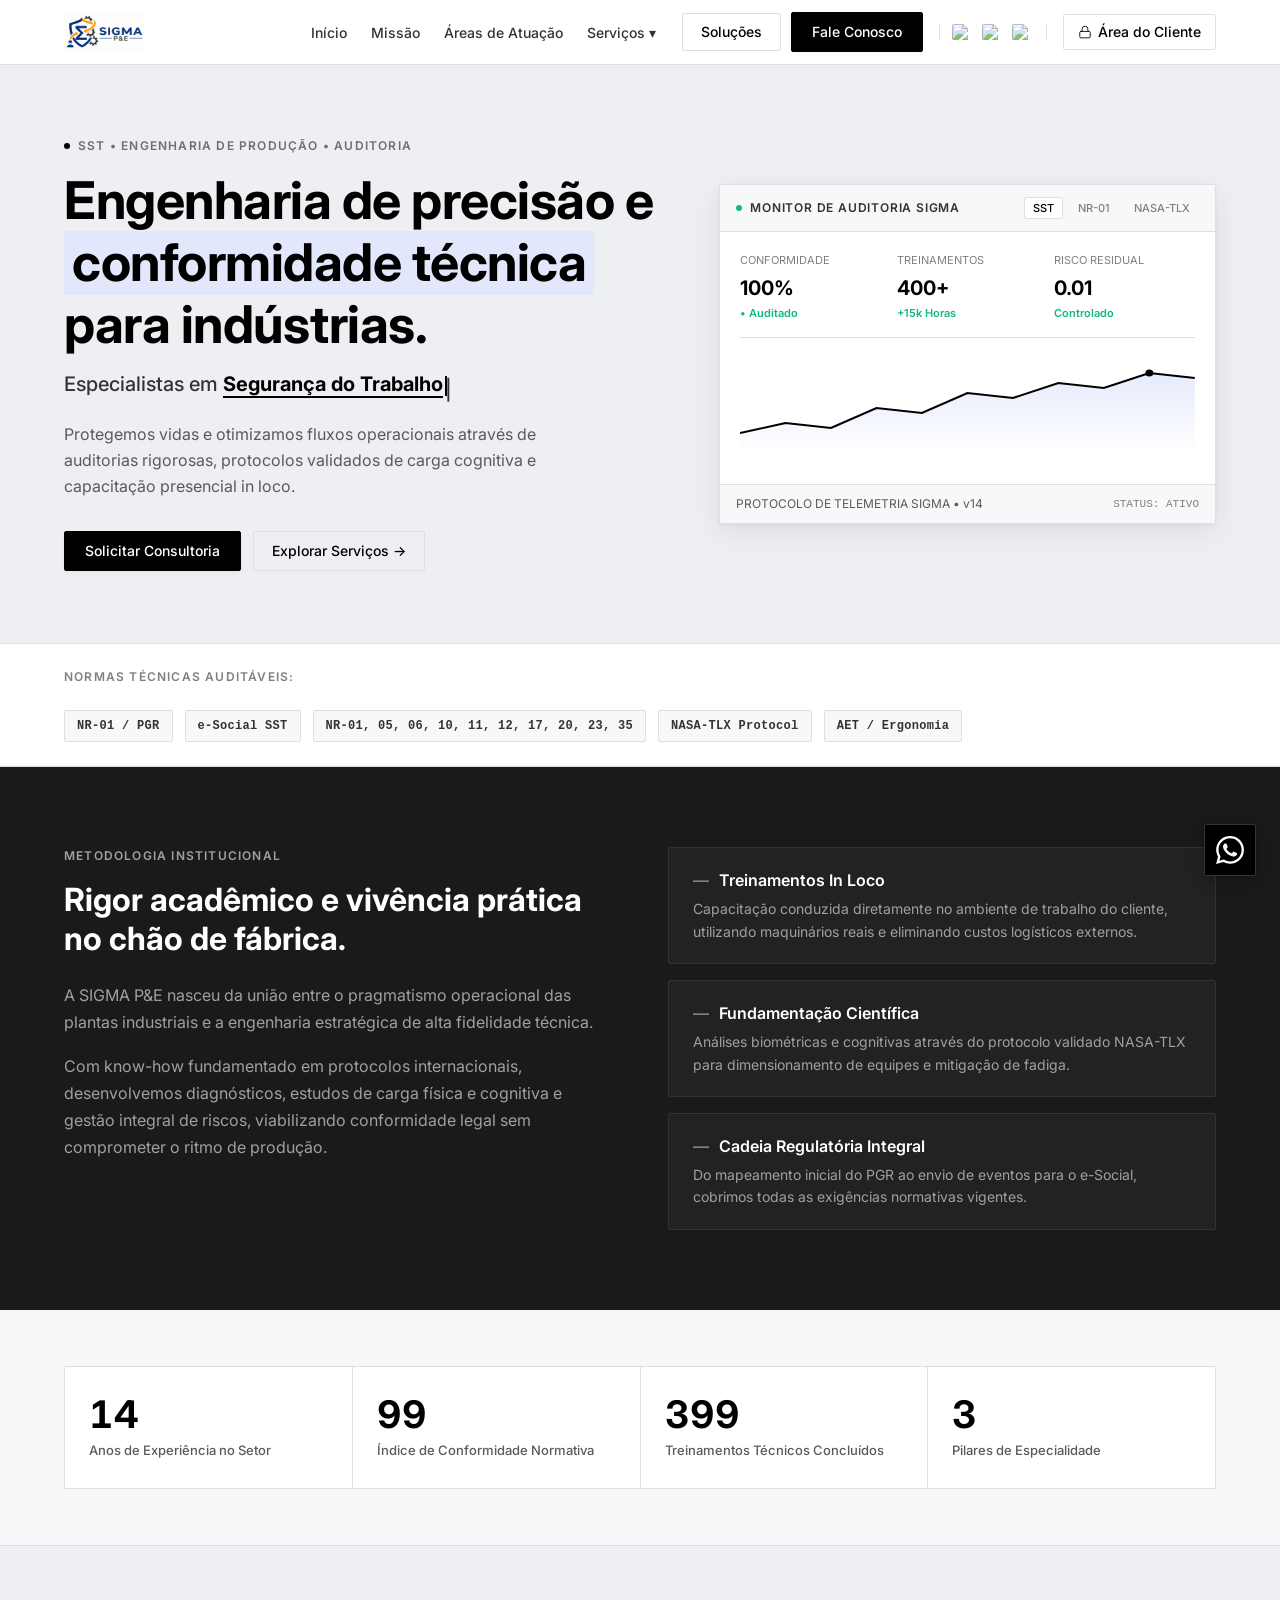
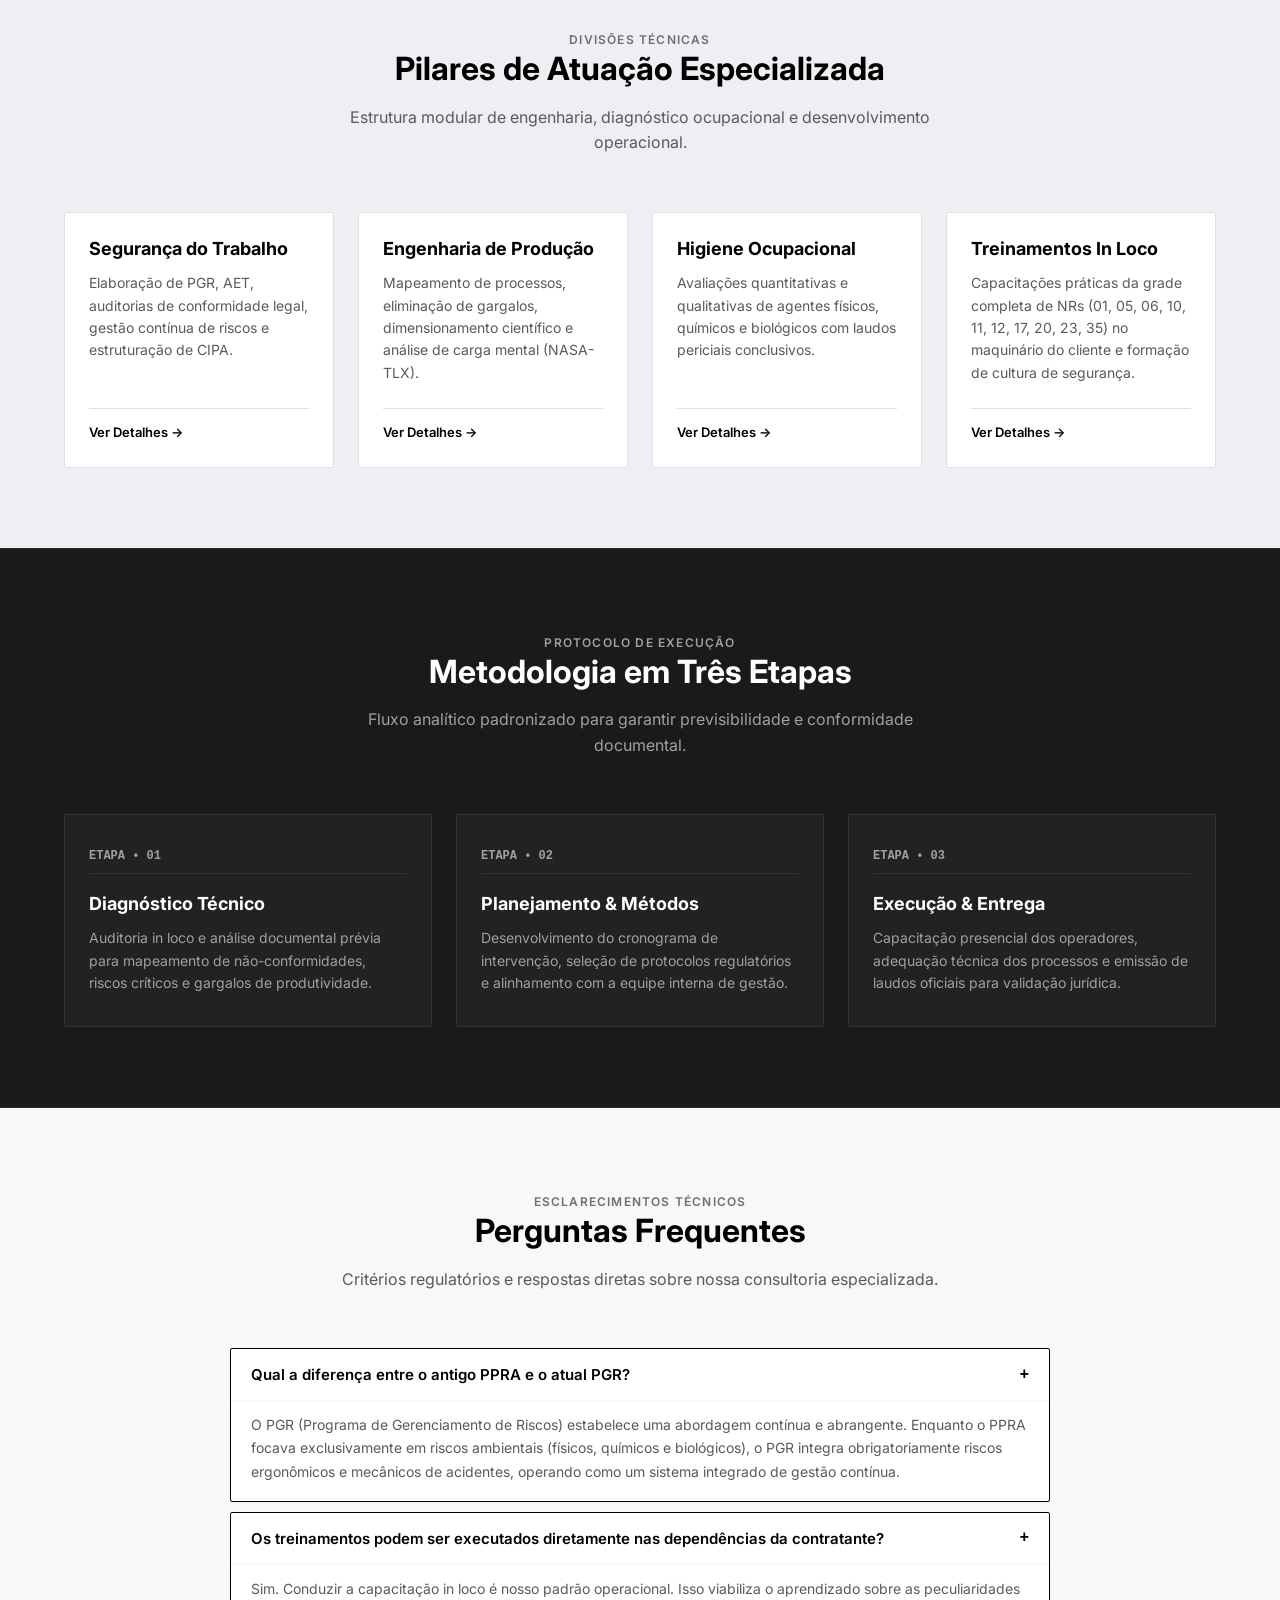
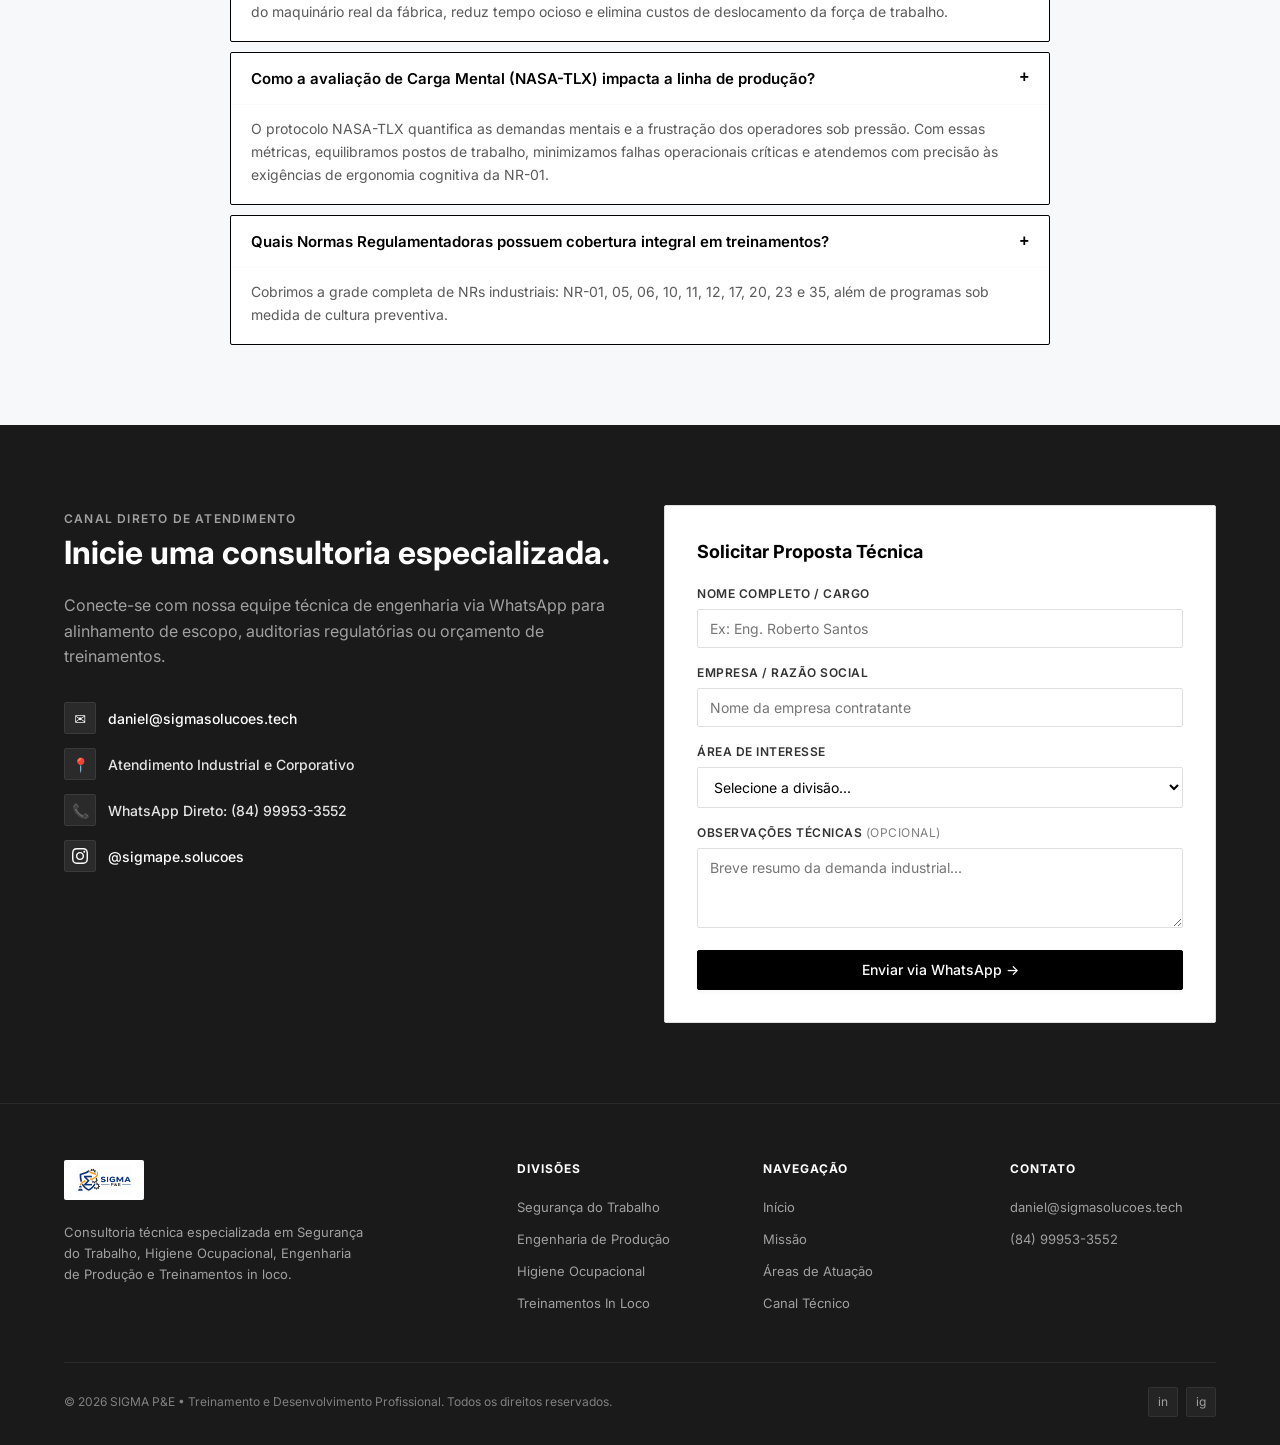
==== commit cacd6bf1: "atualizar rótulo do botão de acesso ao portal para Área do Cliente (PT/EN/ES)" ====
--- a/index.html
+++ b/index.html
@@ -41,7 +41,7 @@
                             <a href="#contato" class="btn-primary-filled">Fale Conosco</a>
                             <a href="https://sigma-treinamentos.lovable.app/login" target="_blank" rel="noopener noreferrer" class="btn-portal-drawer">
                                 <svg width="14" height="14" viewBox="0 0 24 24" fill="none" stroke="currentColor" stroke-width="1.5" stroke-linecap="round" stroke-linejoin="round" aria-hidden="true"><rect x="3" y="11" width="18" height="11" rx="2" ry="2"></rect><path d="M7 11V7a5 5 0 0 1 10 0v4"></path></svg>
-                                <span>Área Restrita</span>
+                                <span>Área do Cliente</span>
                             </a>
                         </li>
                     </ul>
@@ -57,7 +57,7 @@
                 </div>
                 <a href="https://sigma-treinamentos.lovable.app/login" target="_blank" rel="noopener noreferrer" class="btn-header-portal">
                     <svg width="14" height="14" viewBox="0 0 24 24" fill="none" stroke="currentColor" stroke-width="1.5" stroke-linecap="round" stroke-linejoin="round" aria-hidden="true"><rect x="3" y="11" width="18" height="11" rx="2" ry="2"></rect><path d="M7 11V7a5 5 0 0 1 10 0v4"></path></svg>
-                    <span>Área Restrita</span>
+                    <span>Área do Cliente</span>
                 </a>
                 <button class="menu-toggle" aria-label="Abrir menu" aria-expanded="false" aria-controls="nav-menu">&#9776;</button>
             </div>
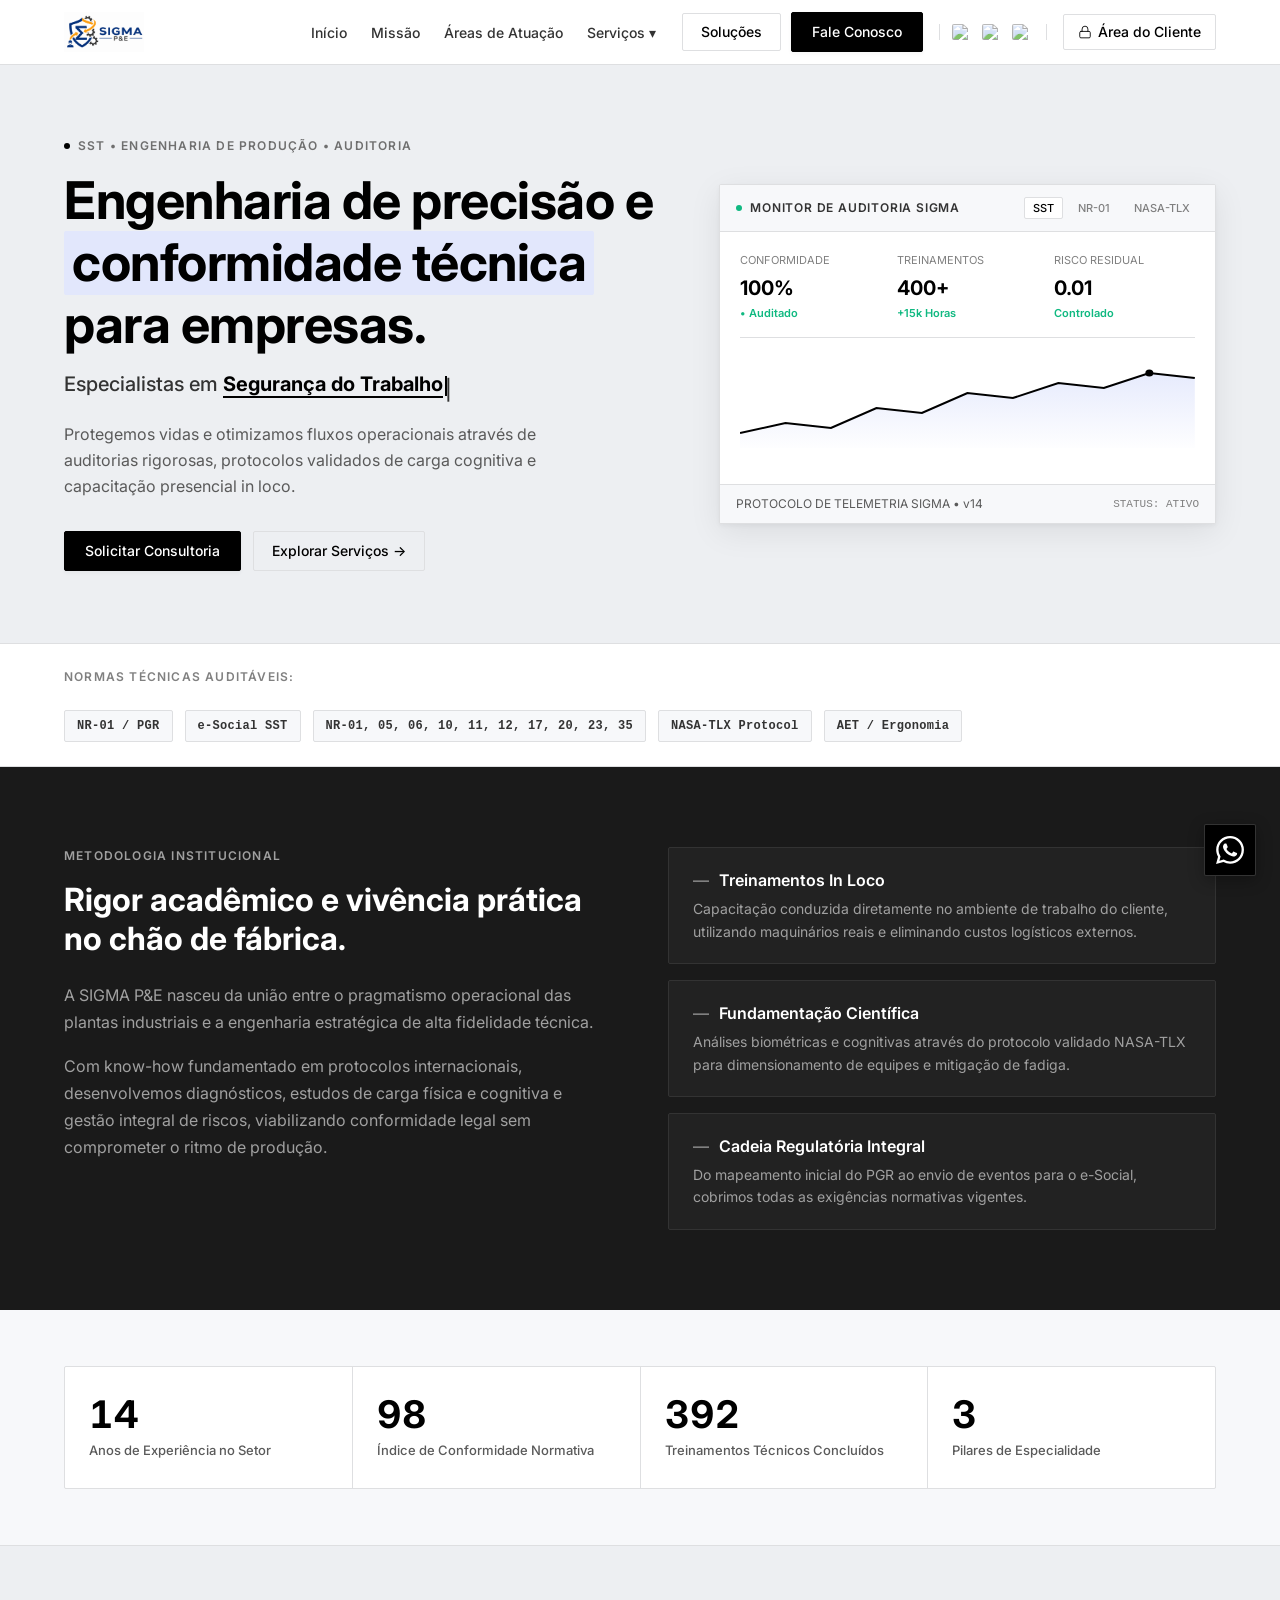
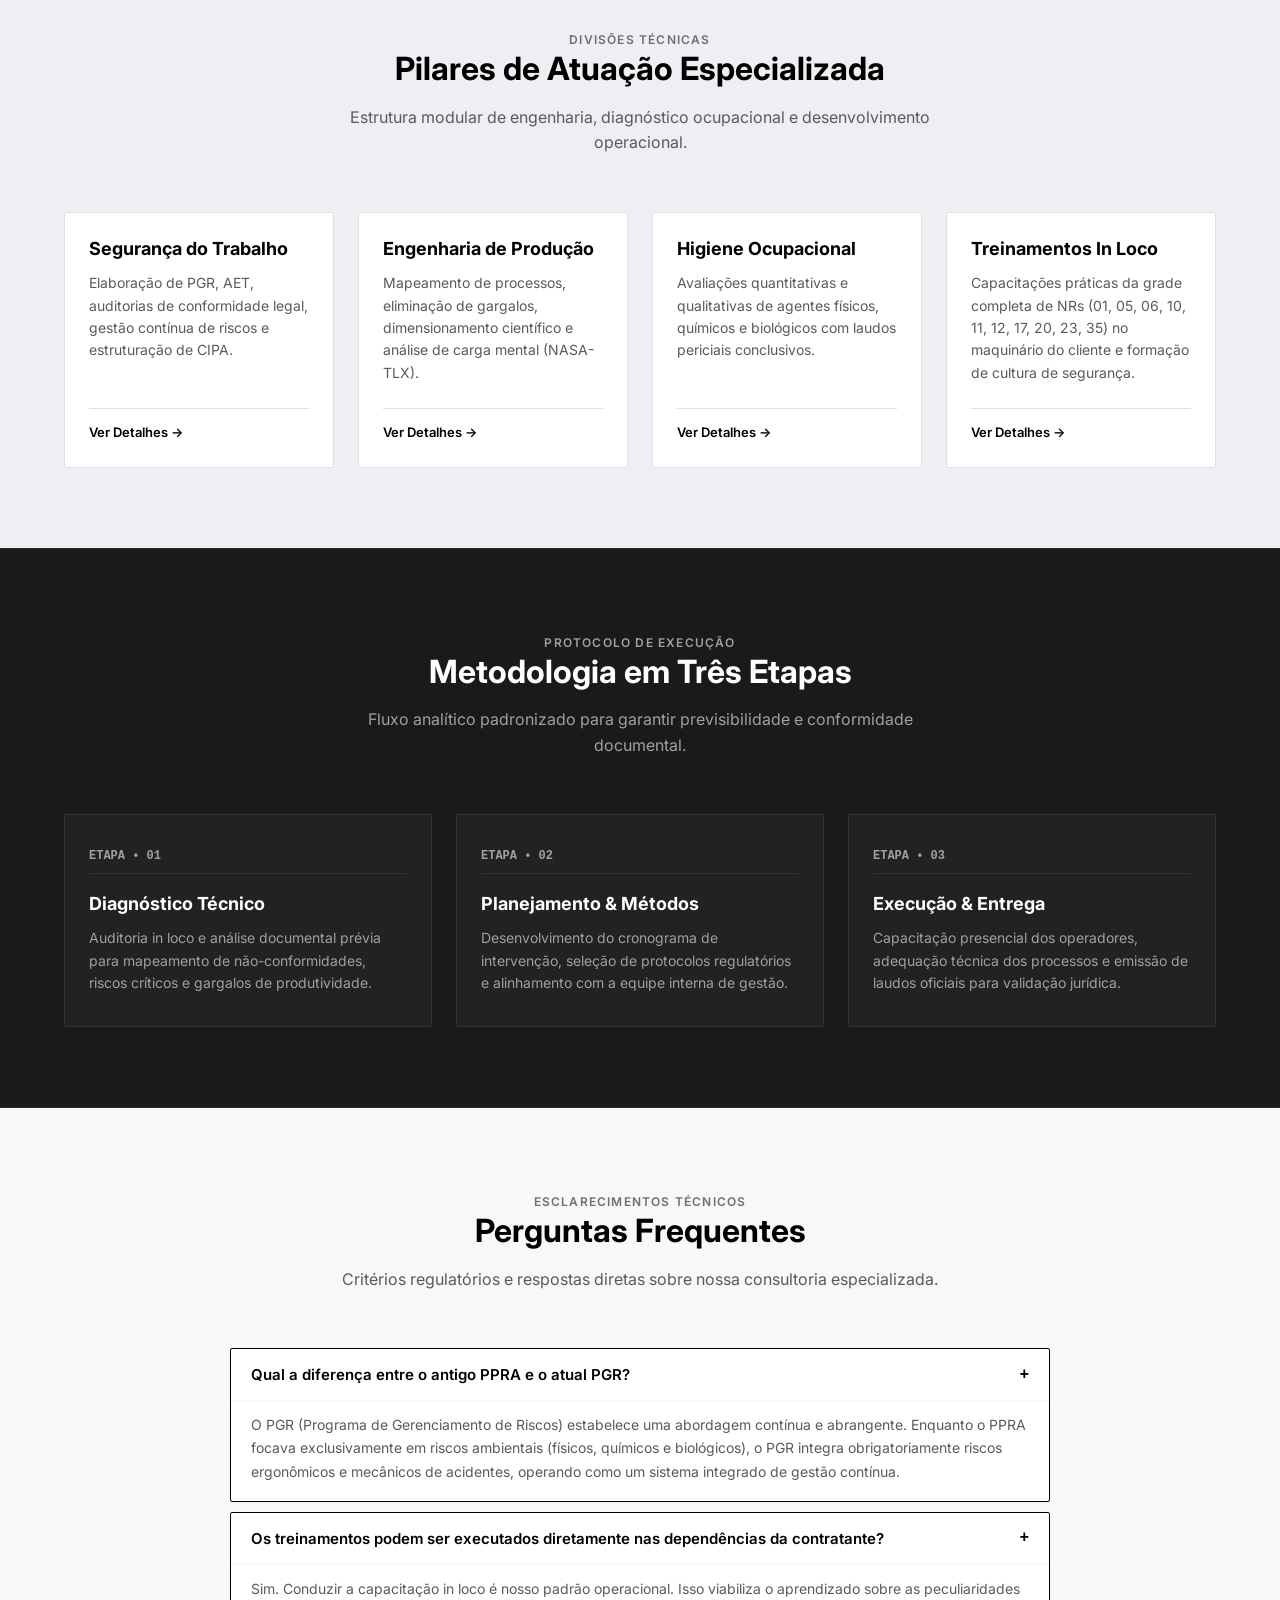
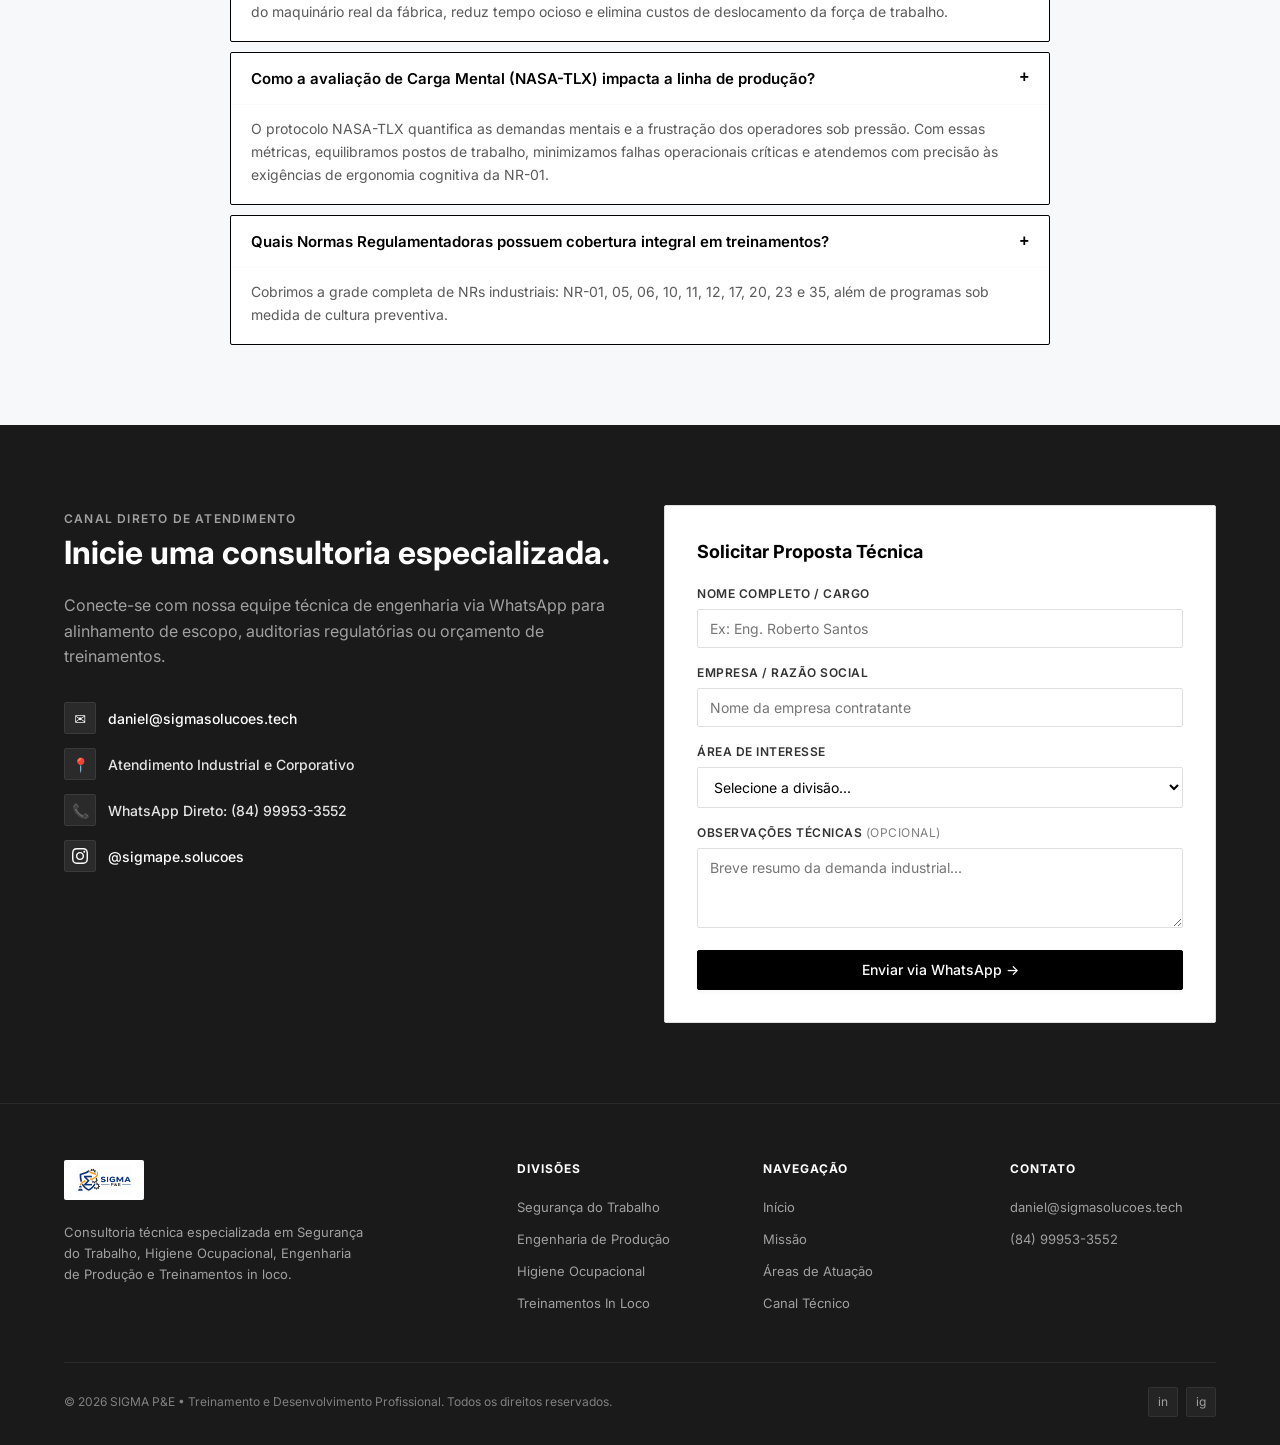
==== commit 99a2932d: "amplia posicionamento do titulo principal da home para todos os setores" ====
--- a/index.html
+++ b/index.html
@@ -6,7 +6,7 @@
     <meta name="description" content="SIGMA P&E — Consultoria técnica e auditoria em Segurança do Trabalho, Higiene Ocupacional, Engenharia de Produção e Treinamentos in loco. +15 anos de experiência.">
     <meta name="keywords" content="segurança do trabalho, higiene ocupacional, engenharia de produção, treinamentos NR, PGR, AET, consultoria SST">
     <meta property="og:title" content="SIGMA P&E | Treinamento e Desenvolvimento Profissional">
-    <meta property="og:description" content="Engenharia de precisão e conformidade técnica para indústrias e corporações.">
+    <meta property="og:description" content="Engenharia de precisão e conformidade técnica para empresas e corporações.">
     <meta property="og:type" content="website">
     <meta name="theme-color" content="#1a1a1a">
     <title>SIGMA P&E | Treinamento e Desenvolvimento Profissional</title>
@@ -71,7 +71,7 @@
                 <!-- Coluna Esquerda: Editorial Typographic Rigor -->
                 <div class="hero-editorial">
                     <span class="hero-pretitle">SST &bull; ENGENHARIA DE PRODUÇÃO &bull; AUDITORIA</span>
-                    <h1>Engenharia de precisão e <span class="glacier-highlight">conformidade técnica</span> para indústrias.</h1>
+                    <h1>Engenharia de precisão e <span class="glacier-highlight">conformidade técnica</span> para empresas.</h1>
                     <div class="hero-typewriter-wrapper">
                         Especialistas em <strong id="typewriter" class="typewriter-word"></strong><span class="cursor" aria-hidden="true">|</span>
                     </div>
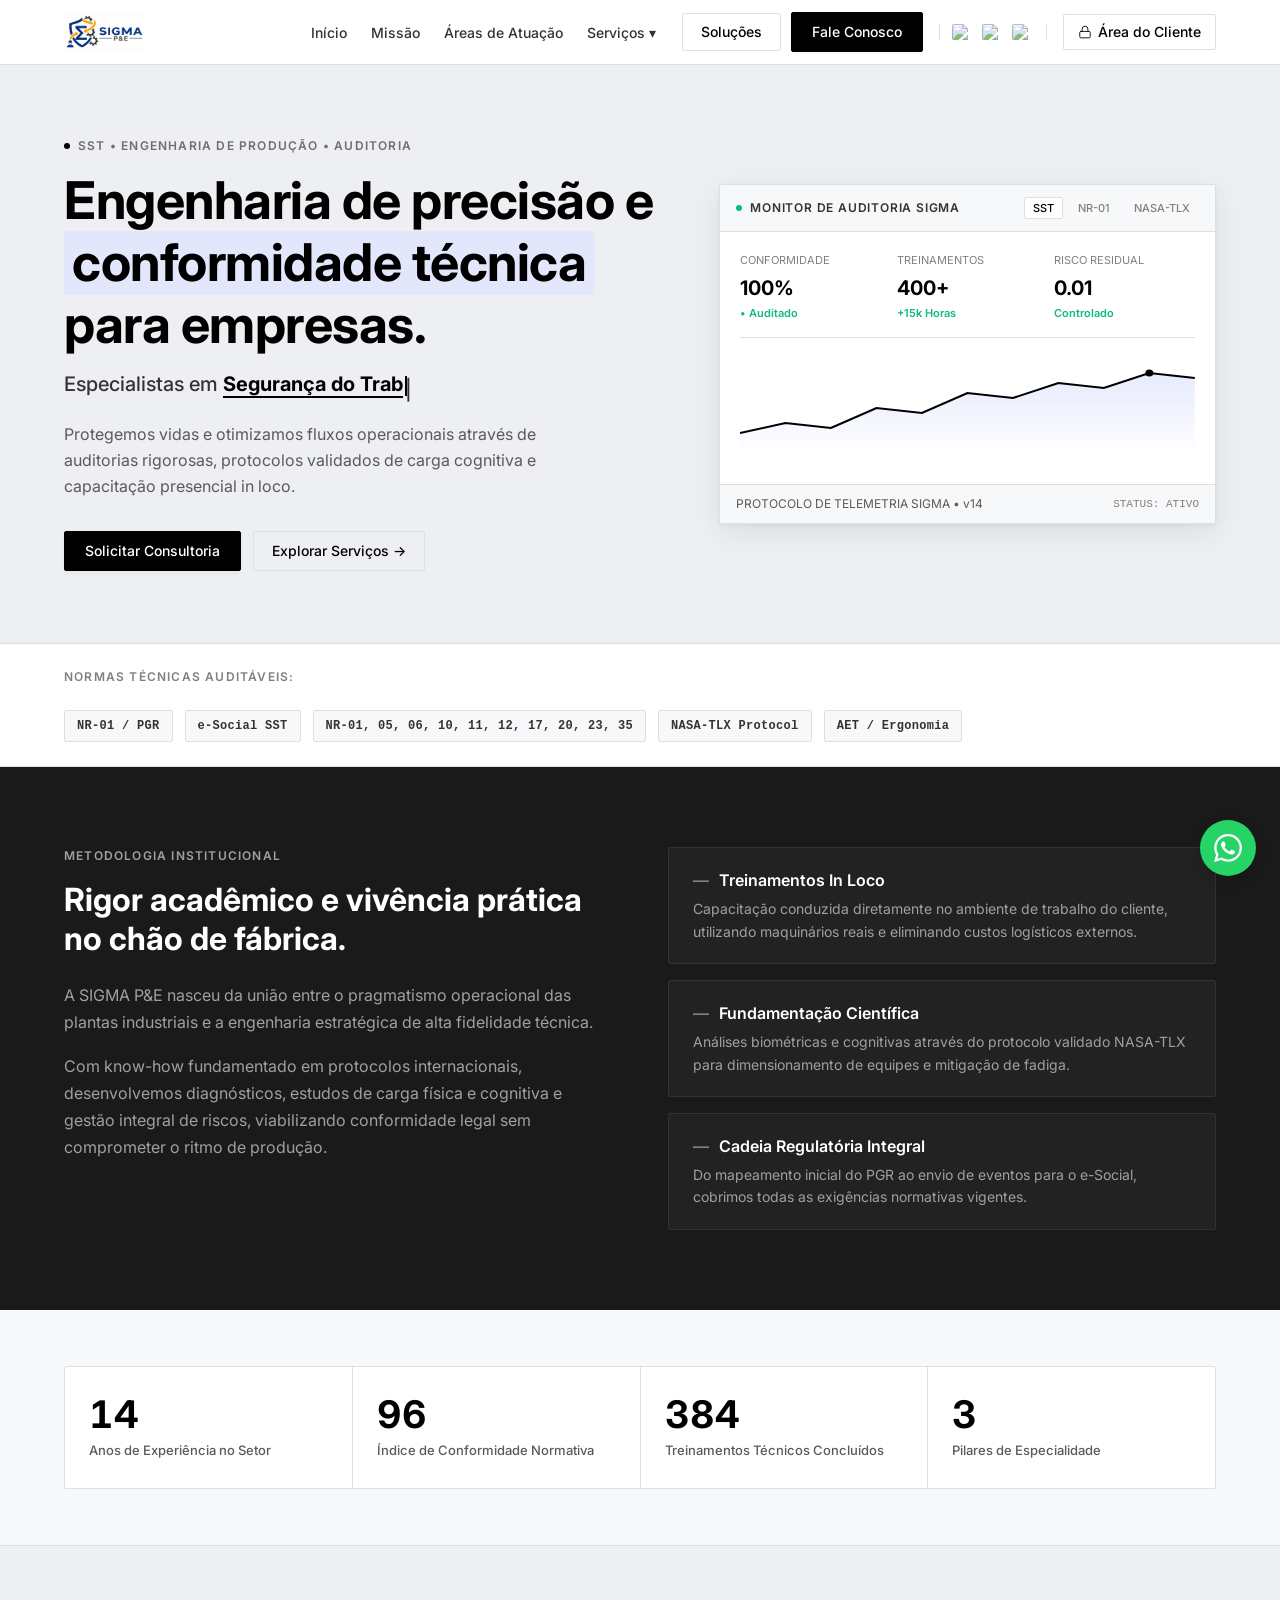
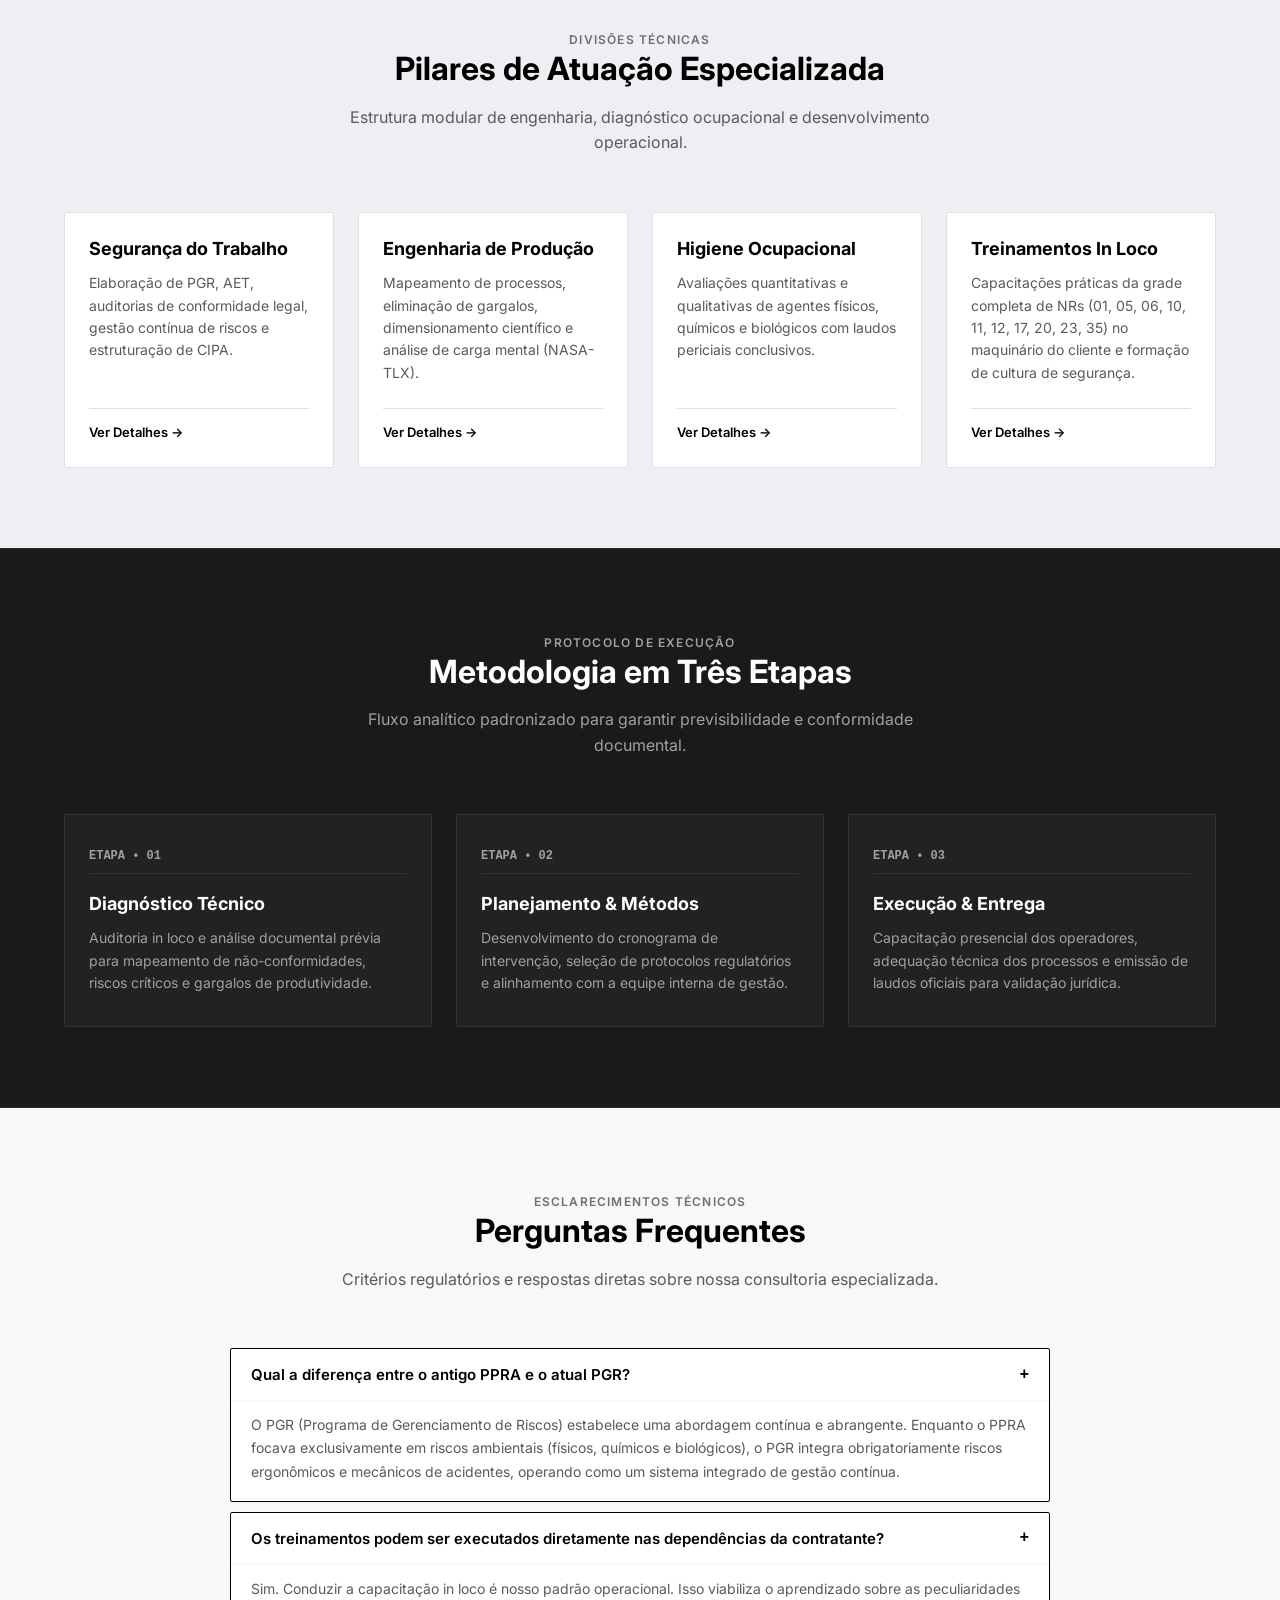
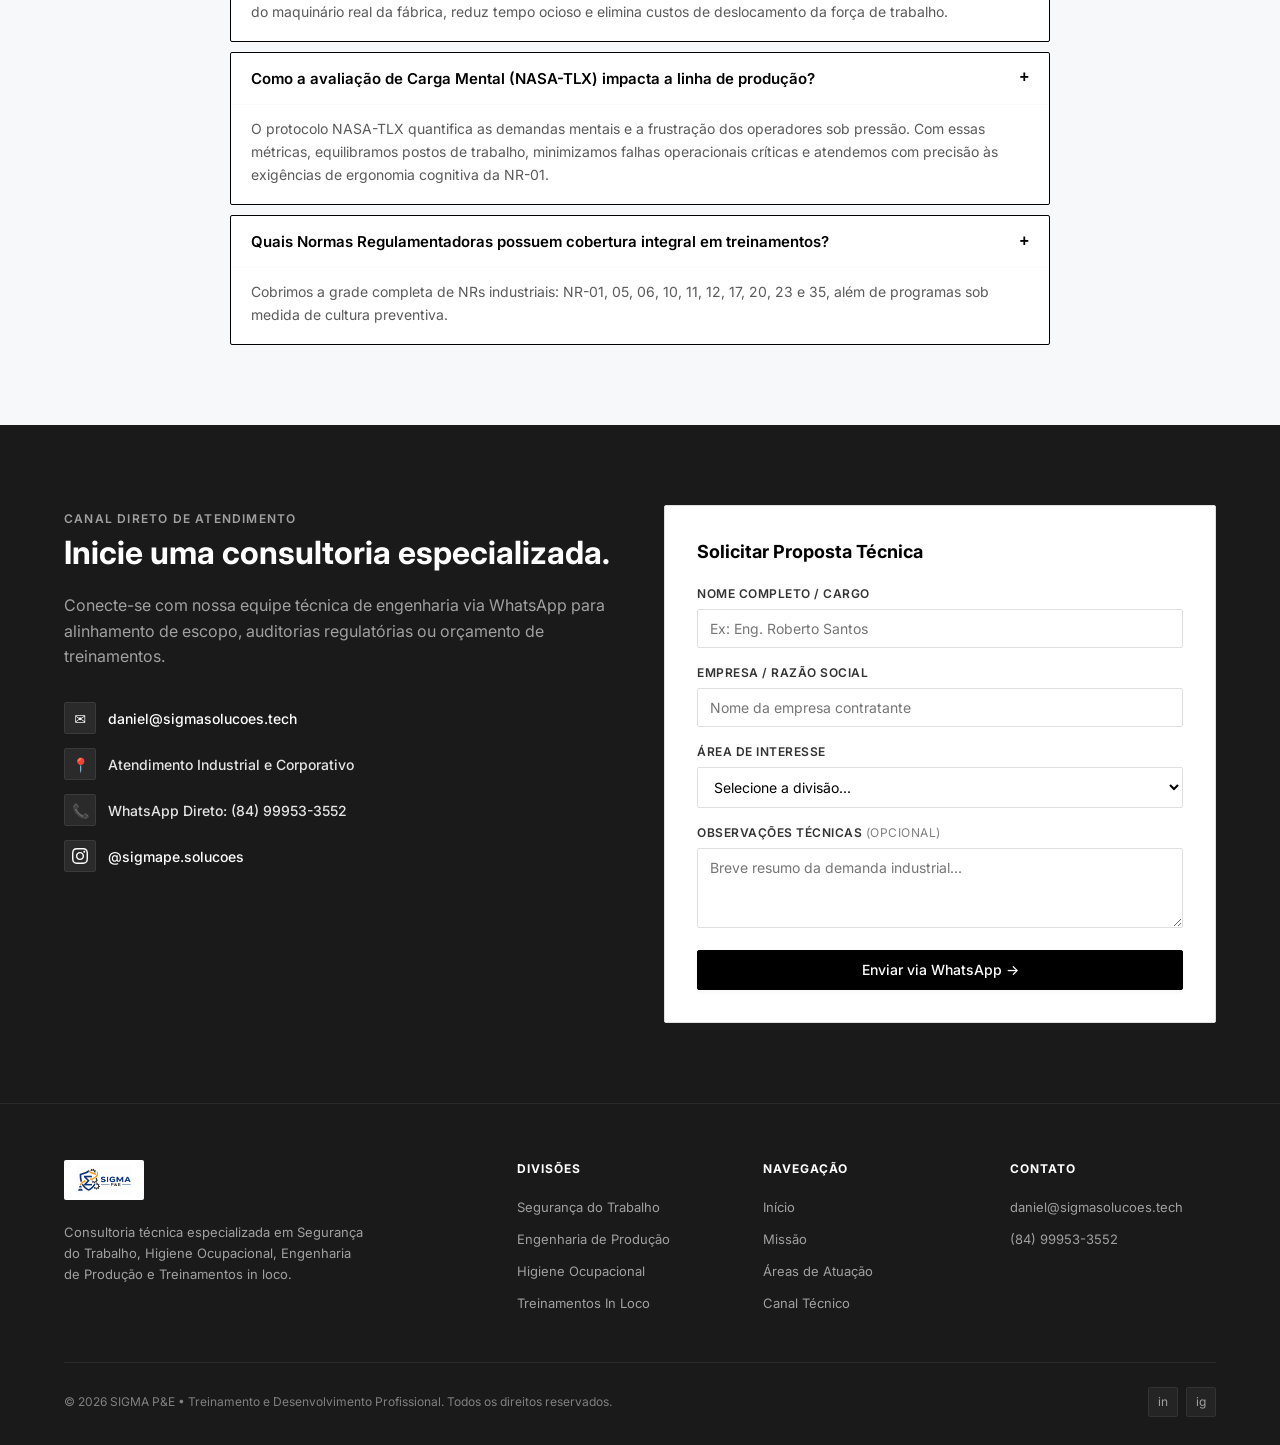
==== commit 0c45e796: "aplica visual circular oficial do whatsapp e atualiza versao do css" ====
--- a/index.html
+++ b/index.html
@@ -10,7 +10,7 @@
     <meta property="og:type" content="website">
     <meta name="theme-color" content="#1a1a1a">
     <title>SIGMA P&E | Treinamento e Desenvolvimento Profissional</title>
-    <link rel="stylesheet" href="assets/css/style.css?v=18">
+    <link rel="stylesheet" href="assets/css/style.css?v=19">
     <link rel="icon" href="assets/img/logo/logo.png" type="image/png">
 </head>
 <body>
--- a/assets/css/style.css
+++ b/assets/css/style.css
@@ -1378,20 +1378,19 @@
     position: fixed;
     bottom: 24px;
     right: 24px;
-    width: 52px;
-    height: 52px;
-    border-radius: var(--radius-sm);
-    background: var(--color-pure-black);
-    border: 1px solid rgba(255, 255, 255, 0.2);
+    width: 56px;
+    height: 56px;
+    border-radius: 50%;
+    background-color: #25D366;
     display: flex;
     align-items: center;
     justify-content: center;
-    box-shadow: 0 4px 16px rgba(0, 0, 0, 0.3);
+    box-shadow: 0 4px 12px rgba(0, 0, 0, 0.18);
     z-index: 999;
     transition: var(--transition);
 }
 .float-whatsapp:hover {
-    background: #242424;
+    background-color: #20BA5A;
     transform: translateY(-2px);
 }
 .back-to-top {
@@ -1650,4 +1649,10 @@
         flex-wrap: wrap;
         gap: 6px;
     }
-}
+    .float-whatsapp {
+        bottom: 18px;
+        right: 18px;
+        width: 52px;
+        height: 52px;
+    }
+}
